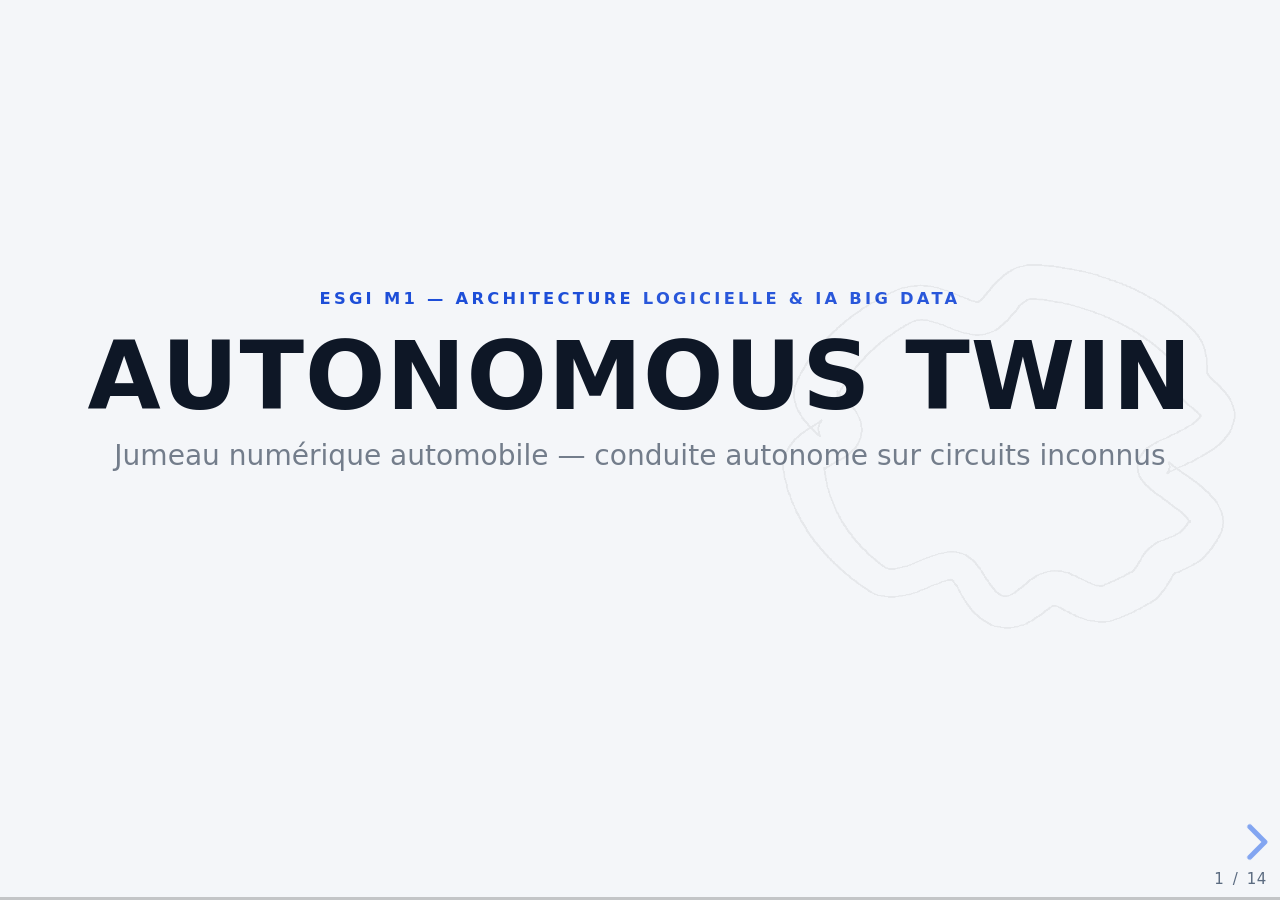
==== docs/soutenance/index.html @ c8ef02fc "docs(soutenance): GUIDE.html -- le guide de maitrise complet pour la soutenance Page HTML autonome (" ====
<!doctype html>
<html lang="fr">
<head>
  <meta charset="utf-8">
  <meta name="viewport" content="width=device-width, initial-scale=1.0">
  <title>Autonomous Twin — Soutenance M1</title>
  <link rel="icon" href="data:,">
  <link rel="stylesheet" href="vendor/reset.css">
  <link rel="stylesheet" href="vendor/reveal.css">
  <link rel="stylesheet" href="theme-twin.css">
</head>
<body>
<div class="reveal">
  <div class="slides">

    <!-- 1. Titre — page de garde typographique (filigrane du tracé gen_014,
         retirable en supprimant .filigrane) -->
    <section data-anim="intro" data-sector="01" data-phase="Ouverture">
      <img class="filigrane" src="assets/circuits/gen_014.png" alt="" aria-hidden="true">
      <p class="kicker">ESGI M1 — Architecture Logicielle &amp; IA Big Data</p>
      <h1 id="titre-principal">AUTONOMOUS&nbsp;TWIN</h1>
      <p class="soustitre">Jumeau numérique automobile — conduite autonome sur circuits inconnus</p>
      <hr class="filet-garde" aria-hidden="true">
      <p class="equipe">Charles · Nohlan · Lorenzo</p>
      <p class="date-garde">Soutenance M1 · Juillet 2026</p>
      <aside class="notes">
        Ouverture (Charles) : « Bonjour, nous allons vous présenter Autonomous Twin,
        un jumeau numérique automobile : un simulateur qui fait rouler une voiture,
        et une IA qui la conduit sans jamais voir autre chose que ses capteurs. »
        Durée cible slide : 20 s.
      </aside>
    </section>

    <!-- 2. Le concept -->
    <section data-anim="concept" data-sector="02" data-phase="Concept">
      <h2>Deux processus, deux mondes</h2>
      <div class="concept-grid">
        <div class="deux-cartes">
          <div class="carte carte-simu">
            <h3>SIMULATEUR</h3>
            <p class="sous">la vérité terrain</p>
            <ul>
              <li>Physique, circuit, chrono</li>
              <li>Panneaux, murs dynamiques</li>
              <li>Rend les capteurs au pilote</li>
            </ul>
          </div>
          <div class="carte carte-pilote">
            <h3>PILOTE&nbsp;IA</h3>
            <p class="sous">aveugle, sauf ses capteurs</p>
            <ul>
              <li>Caméra 128&nbsp;px alignée monde</li>
              <li>Lidar 5 rayons, vitesse</li>
              <li>Décide : volant, gaz, frein</li>
            </ul>
          </div>
        </div>
        <div class="concept-visuel">
          <div class="hud-screen">
            <span class="tag">Simulateur · course</span>
            <img src="assets/game/course.png" alt="La voiture rouge en course sur un circuit généré, traces de pneus visibles">
          </div>
          <p class="cap">Capture réelle · tour 2/3 · 80 km/h</p>
        </div>
        <p class="punchline">Le pilote ne triche jamais : il ne voit que ce qu'une vraie voiture verrait.</p>
      </div>
      <aside class="notes">
        Charles : insister sur la séparation stricte — le pilote n'a AUCUN accès à
        l'état interne du simulateur. C'est ce qui fait du projet un vrai jumeau
        numérique et pas un jeu scripté.
      </aside>
    </section>

    <!-- 3. Architecture -->
    <section data-anim="zmq" data-sector="03" data-phase="Architecture">
      <div class="bareme">Barème · Architecture client/serveur — 3 pts</div>
      <h2>Architecture — ZeroMQ REQ/REP</h2>
      <div class="schema-zmq">
        <div class="boite boite-simu">SIMULATEUR<br><span class="petit">serveur :5555</span></div>
        <div class="canal">
          <div class="flux flux-capteurs">
            <span class="msg m1"></span><span class="msg m2"></span><span class="msg m3"></span>
            <span class="flux-label">caméra JPEG · lidar · vitesse</span>
          </div>
          <div class="flux flux-commandes">
            <span class="msg c1"></span><span class="msg c2"></span><span class="msg c3"></span>
            <span class="flux-label">steering · throttle · brake</span>
          </div>
        </div>
        <div class="boite boite-pilote">PILOTE<br><span class="petit">client ZMQ</span></div>
      </div>
      <ul class="compact">
        <li>Deux processus indépendants — le simulateur reste jouable au clavier sans pilote</li>
        <li>Boucle à 60&nbsp;Hz, messages JSON, caméra encodée JPEG base64</li>
      </ul>
      <aside class="notes">
        Charles : REQ/REP synchrone = une requête capteurs, une réponse commandes,
        pas de dérive d'horloge entre les deux process. Mentionner que l'archi a
        permis de développer simulateur et pilote en parallèle pendant tout le
        semestre sans se bloquer.
      </aside>
    </section>

    <!-- 4. Le monde -->
    <section data-anim="monde" data-sector="04" data-phase="Simulateur">
      <div class="bareme">Barème · Simulateur — 3 pts + Esthétique — 1 pt</div>
      <h2>Un monde qui vit</h2>
      <div class="monde-grid">
        <div class="monde-visuel">
          <div class="hud-screen">
            <span class="tag tag-red">Mur · arrêt net</span>
            <img src="assets/game/mur-arret.png" alt="La voiture arrêtée net devant un mur de briques dynamique">
          </div>
          <p class="cap">Le mur apparaît devant la voiture · durée de vie 6 s</p>
        </div>
        <div class="grille-monde">
          <div class="tuile"><strong>Physique bicycle</strong><br>4 équations du sujet, plafond calibré 100&nbsp;km/h</div>
          <div class="tuile"><strong>Mur dynamique</strong><br>apparaît devant la voiture, visible du lidar et de la caméra</div>
          <div class="tuile"><strong>LapTimer</strong><br>3 tours détectés par franchissement de ligne</div>
          <div class="tuile"><strong>Panneaux</strong><br>placés par fichier sidecar, composés dans la caméra</div>
          <p class="ligne-bonus">+ sprite voiture, sons moteur, traces de pneus qui s'estompent, compteur à cadran</p>
        </div>
      </div>
      <aside class="notes">
        Charles : la démo montrera tout ça en live. Le mur a une durée de vie de
        6 secondes (WALL_LIFETIME, passé de 3 à 6 le 09/07) — détail qui compte
        pour la slide freinage d'urgence de Lorenzo.
      </aside>
    </section>

    <!-- 5. Percevoir -->
    <section data-anim="percevoir" data-sector="05" data-phase="Perception">
      <h2>Percevoir la route</h2>
      <div class="percevoir-grid">
        <div class="percevoir-scene">
          <div class="vue">
            <svg viewBox="0 0 120 120" class="svg-cam">
              <rect width="120" height="120" fill="#1a2432"/>
              <path d="M10,120 C30,60 90,80 110,10 L120,10 L120,120 Z" fill="#3d4a5c"/>
              <path d="M30,120 C45,75 85,85 100,25" stroke="#93a4b8" stroke-width="14" fill="none"/>
            </svg>
            <p>vue caméra</p>
          </div>
          <div class="fleche" aria-hidden="true">→</div>
          <div class="vue">
            <svg viewBox="0 0 120 120" class="svg-mask">
              <rect width="120" height="120" fill="#000"/>
              <path d="M30,120 C45,75 85,85 100,25" stroke="#fff" stroke-width="14" fill="none"/>
            </svg>
            <p>masque route</p>
          </div>
        </div>
        <div class="percevoir-reel">
          <div class="hud-screen">
            <span class="tag">Caméra + masque · réel</span>
            <div class="crop"><img src="assets/game/dash-panneau90.png" alt="Le couple caméra et masque route vus dans le dashboard pilote"></div>
          </div>
          <p class="cap">Le vrai couple caméra / masque du dashboard pilote</p>
        </div>
      </div>
      <p class="iou-line">U-Net entraîné from scratch — <strong>IoU 1,0000</strong> sur 5 circuits jamais vus.</p>
      <p class="honnete">Verdict : il avait appris… un seuillage de luminance. On l'a donc remplacé
      par le seuillage — équivalent strict, zéro coût. Le modèle reste prêt si le visuel se complexifie.</p>
      <aside class="notes">
        Nohlan : assumer pleinement — c'est un point de maturité, pas un aveu de
        faiblesse. Le domaine (piste blanche sur fond sombre) est objectivement
        soluble par seuillage ; l'important est de l'avoir PROUVÉ par la métrique
        avant de simplifier.
      </aside>
    </section>

    <!-- 6. Conduire -->
    <section data-anim="conduire" data-sector="06" data-phase="Conduite">
      <div class="bareme">Barème · Conduite autonome — 3 pts + IA avancée — 2 pts</div>
      <h2>Conduire par imitation</h2>
      <div class="conduire-layout">
        <div class="jauge">
          <div class="grand-chiffre"><span id="compteur-circuits">0</span><span class="sur">/30</span></div>
          <p class="legende-chiffre">circuits validés, 0&nbsp;% hors-piste</p>
        </div>
        <ul>
          <li>Behavioral cloning d'un PID qui fait des tours propres</li>
          <li>Entrée : masque 64×64 + lidar — <strong>jamais l'image brute</strong> → le CNN ne voit que la forme de la route</li>
          <li>Sortie : volant (MAE 1,80°) et gaz — régression</li>
          <li>Filet de sécurité : retour PID à tout moment</li>
        </ul>
      </div>
      <aside class="notes">
        Nohlan : le choix « masque en entrée, pas l'image » est LE choix qui paie la
        généralisation : changez le style visuel du circuit, le CNN s'en moque.
        Alternative écartée : RL end-to-end — trop long à entraîner, surapprend le
        circuit d'entraînement, boîte noire en soutenance (détail en annexe si question).
      </aside>
    </section>

    <!-- 7. Généraliser -->
    <section data-anim="circuits" data-sector="07" data-phase="Généralisation">
      <div class="bareme">Barème · Multi-circuits — 1,5 pt</div>
      <h2>Généraliser — la consigne n°1</h2>
      <blockquote>« Souvent la solution ne généralise pas et ne permet pas d'exécuter
      la conduite sur différents circuits. » — l'avertissement du sujet</blockquote>
      <div class="galerie-circuits">
        <img src="assets/circuits/gen_000.png" alt="circuit gen_000">
        <img src="assets/circuits/gen_003.png" alt="circuit gen_003">
        <img src="assets/circuits/gen_007.png" alt="circuit gen_007">
        <img src="assets/circuits/gen_014.png" alt="circuit gen_014">
        <img src="assets/circuits/gen_021.png" alt="circuit gen_021">
        <img src="assets/circuits/gen_026.png" alt="circuit gen_026">
      </div>
      <div class="circuits-stats" aria-hidden="true">
        <span class="stat-pin"><b>30</b> générés</span>
        <span class="stat-pin"><b>5</b> jamais-vus en éval</span>
      </div>
      <ul class="compact">
        <li><strong>30 circuits générés</strong> procéduralement — épingles, chicanes, lignes droites, seed reproductible</li>
        <li>Split train/validation <strong>par circuit</strong> : aucune évaluation sur du déjà-vu</li>
      </ul>
      <aside class="notes">
        Nohlan : le générateur v2 produit des vraies features de circuit (pas des
        patates rondes). Les 5 circuits de validation ne sont JAMAIS vus à
        l'entraînement — tous les chiffres de la présentation sont mesurés dessus.
      </aside>
    </section>

    <!-- 8. Panneaux -->
    <section data-anim="panneaux" data-sector="08" data-phase="Panneaux">
      <div class="bareme">Barème · Lecture de panneaux — 3 pts</div>
      <h2>Lire les panneaux — et obéir</h2>
      <div class="pipeline">
        <div class="etape">Détection<br><span class="petit">pixels rouges + filtre de blob</span></div>
        <div class="pipe-fleche" aria-hidden="true">→</div>
        <div class="etape">Classification<br><span class="petit">MobileNetV2 gelé + tête MLP</span></div>
        <div class="pipe-fleche" aria-hidden="true">→</div>
        <div class="etape">Hystérésis<br><span class="petit">3 frames confirmées</span></div>
        <div class="pipe-fleche" aria-hidden="true">→</div>
        <div class="etape">Governor<br><span class="petit">30 · 50 · 90 · STOP 0,8&nbsp;s</span></div>
      </div>
      <div class="panneaux-grid">
        <div class="panneaux-dash">
          <div class="instrument">
            <img src="assets/game/dash-panneau90.png" alt="Le dashboard pilote détecte et lit un panneau limite 90">
          </div>
        </div>
        <div class="panneaux-graph">
          <div class="hud-screen">
            <span class="tag tag-amber">Accuracy · 100 époques</span>
            <img src="assets/graphs/accuracy-panneaux.png" alt="Courbe d'accuracy train et validation sur circuits jamais vus, best 0,9513">
          </div>
          <div class="accuracy-ligne">
            <span class="acc-etape">96&nbsp;px linéaire : 0,83</span>
            <span class="acc-sep" aria-hidden="true">→</span>
            <span class="acc-etape">224&nbsp;px : 0,90</span>
            <span class="acc-sep" aria-hidden="true">→</span>
            <span class="acc-final"><span id="compteur-acc">0,00</span> en validation</span>
          </div>
        </div>
      </div>
      <aside class="notes">
        Lorenzo : transfer learning assumé — backbone ImageNet gelé, seule la tête
        est entraînée (~4 min CPU). La progression 0,83 → 0,95 vient de deux
        décisions mesurées : résolution 224 px, puis tête MLP au lieu de linéaire.
        Dataset 9k images synthétiques, fonds caméra réels.
      </aside>
    </section>

    <!-- 9. Le bug -->
    <section data-anim="occlusion" data-sector="09" data-phase="Diagnostic ML">
      <h2>« Le bug ML n'était pas dans le ML »</h2>
      <p class="symptome">Symptôme en démo : un panneau <strong>30</strong> lu <strong>90</strong>, confiance 1.00</p>
      <div class="scene-occlusion">
        <div class="cam-frame">
          <span class="cam-label">champ caméra 128&nbsp;px</span>
          <div class="sign-panneau" id="sign-occlusion"><span>3</span><span>0</span></div>
        </div>
        <div class="pred" id="pred-occlusion">panneau lu : <strong>—</strong></div>
      </div>
      <p class="lecon">La caméra est un crop aligné monde : à 55&nbsp;px d'offset, le « 3 » sortait
      du champ. Un «&nbsp;<s>3</s>0&nbsp;» est réellement ambigu — le modèle répondait juste.</p>
      <p class="fix">Fix mesuré : placement 46&nbsp;px max + filtre de troncature + padding symétrique
      → confiance 0,94+. <em>Leçon : instrumenter avant d'accuser le modèle.</em></p>
      <aside class="notes">
        Lorenzo : LA slide signature. Raconter la chronologie : on a d'abord soupçonné
        le classifieur, on a instrumenté frame par frame, et la sonde a montré que le
        crop caméra rognait le premier chiffre. Le « bug ML » était une occlusion
        géométrique. Pause après « le modèle répondait juste ».
      </aside>
    </section>

    <!-- 10. Mesurer -->
    <section data-anim="mesurer" data-sector="10" data-phase="Mesure &amp; oracle">
      <h2>On ne règle pas ce qu'on ne mesure pas</h2>
      <ul class="compact">
        <li><strong>Banc de mesure</strong> : vrais tours (franchissement de ligne), headless,
          dt fixe → déterministe, résultats JSON committés</li>
        <li><strong>Oracle</strong> : temps du tour parfait théorique calculé par circuit —
          la borne de ce qui est physiquement possible</li>
      </ul>
      <div class="mesurer-grid">
        <div class="mesurer-graph">
          <div class="hud-screen">
            <span class="tag tag-amber">Oracle · tour parfait</span>
            <img src="assets/graphs/oracle.png" alt="Comparaison oracle, PID libre et PID règles : le PID libre à 1-4 % de l'oracle">
          </div>
          <p class="cap">PID libre à 1-4 % du tour parfait théorique</p>
        </div>
      </div>
      <p class="diag-titre">Diagnostic : le freinage d'urgence se déclenchait <strong>sans mur</strong>, dans les virages serrés</p>
      <div class="barres-urgence">
        <div class="groupe-barre"><div class="barre b-urg" data-h="41"></div><span class="val">6,1&nbsp;%</span><span class="nom">gen_000</span></div>
        <div class="groupe-barre"><div class="barre b-urg" data-h="55"></div><span class="val">8,2&nbsp;%</span><span class="nom">gen_003</span></div>
        <div class="groupe-barre"><div class="barre b-urg" data-h="100"></div><span class="val">15,0&nbsp;%</span><span class="nom">gen_014</span></div>
      </div>
      <p class="legende-barres">% du temps passé en freinage d'urgence parasite — gen_014 n'arrivait même pas à finir 3 tours</p>
      <aside class="notes">
        Lorenzo : le banc a été LA condition de la phase d'optimisation — chaque
        modification a son avant/après committé. Le correctif urgence : seuil
        dynamique en v²/2B + filtre de planéité (un mur est plat, une bordure de
        virage est asymétrique) → zéro faux positif sur 40 000 frames, et l'arrêt
        au mur reste garanti sur toute la plage de vitesse.
      </aside>
    </section>

    <!-- 11. Résultats -->
    <section data-anim="resultats" data-sector="11" data-phase="Résultats">
      <div class="bareme">Barème · Freinage d'urgence — 2 pts + Dashboard — 1,5 pt</div>
      <h2>Avant / après — mêmes règles, mêmes circuits</h2>
      <div class="resultats-grid">
        <div class="result-graph">
          <p class="cap">Temps 3 tours · gain <b>-54 à -60 %</b> · gen_014 <b>DNF → 3/3</b></p>
          <img src="assets/graphs/temps-avant-apres.png" alt="Temps sur 3 tours avant et après optimisation : -60 %, -54 %, et gen_014 DNF vers 3/3">
        </div>
        <div class="result-graph">
          <p class="cap">Urgence parasite · <b>15 % → 0,8 %</b></p>
          <img src="assets/graphs/urgence-avant-apres.png" alt="Pourcentage de frames en freinage d'urgence parasite, avant vers après : 15 % à 0,8 %">
        </div>
      </div>
      <p class="legende-barres">Temps 3 tours en conditions réglementaires · urgence parasite 15&nbsp;% → 0,8&nbsp;% ·
      en configuration libre, le PID roule à 1-4&nbsp;% de l'oracle</p>
      <aside class="notes">
        Lorenzo : 4 optimisations mesurées (urgence, 2 paramètres PID, perception,
        règles STOP/zone de limite) — aucune ne désactive une règle, tout est
        revalidé par les tests panneaux et la non-régression conduite. Le dashboard
        temps réel (caméra, masque, lidar, courbe de vitesse) sera visible en démo.
      </aside>
    </section>

    <!-- 12. Démo (sur le simulateur — le module live-drive.js reste dans le
         repo, débranché du deck sur décision du 22/07) -->
    <section data-sector="12" data-phase="Démo">
      <h2>Démonstration en direct</h2>
      <ol class="checklist-demo">
        <li>Un tour réglementaire — <strong>50,0&nbsp;km/h</strong> pile sous la limite 50</li>
        <li>Arrêt STOP exécuté depuis ~95&nbsp;km/h</li>
        <li>Mur surgi à vitesse de croisière → arrêt net, zéro contact</li>
        <li>Épingle à 70&nbsp;km/h, braquage complet, sans freinage d'urgence</li>
        <li>Dashboard pilote en temps réel</li>
      </ol>
      <p class="cap">Circuit gen_014 — celui qui ne finissait pas ses trois tours avant l'optimisation</p>
      <aside class="notes">
        Bascule sur le simulateur (lancé AVANT la soutenance, en pause).
        Charles au clavier pour le mur (Espace), Lorenzo commente le dashboard,
        Nohlan annonce les étapes et tient le chrono — script détaillé dans
        TRAME.md (S12). Si plantage : relance ~10 s, Nohlan meuble avec
        l'histoire de gen_014. Budget 2 min 30 max.
      </aside>
    </section>

    <!-- 13. Conclusion -->
    <section data-anim="conclusion" data-sector="13" data-phase="Conclusion">
      <h2 class="phrase-finale">«&nbsp;Nous savons pourquoi nous ne pouvons pas aller plus vite.&nbsp;»</h2>
      <div class="conclusion-grid">
        <div class="conclusion-txt">
          <div class="vitesse-finale">
            <span id="compteur-vitesse">70,6</span><span class="unite">km/h</span>
          </div>
          <p>Le plafond était <strong>physique</strong>, pas logiciel — démontré par l'oracle,
          puis déplacé sciemment de 70,6 à 100&nbsp;km/h. Quand le mur gênait le produit,
          c'est le mur qu'on a déplacé.</p>
          <p class="ouverture">Et après ? Trajectoire de corde (6-9&nbsp;% identifiés), physique
          indépendante du framerate, ré-entraînement du CNN sur le PID optimisé — le
          chantier M2 est déjà chiffré.</p>
        </div>
        <div class="conclusion-visuel">
          <div class="hud-screen">
            <span class="tag tag-amber">Plafond · 70,6 → 100 km/h</span>
            <img src="assets/graphs/physique-100.png" alt="Best lap libre selon le plafond physique : 70,6 km/h d'origine contre 100 km/h après déplacement du mur">
          </div>
          <p class="cap">Best lap libre · mur déplacé, plafond porté à 100&nbsp;km/h</p>
        </div>
      </div>
      <p class="merci">Merci — place aux questions.</p>
      <aside class="notes">
        Lorenzo : conclusion en 45 s. L'écart restant en conditions réglementaires
        est le coût LÉGITIME des règles — s'arrêter à un STOP coûte de l'énergie
        cinétique. Chaque pourcent résiduel est identifié et chiffré. Enchaîner
        sur les questions — les annexes sont prêtes (flèche bas).
      </aside>
    </section>

    <!-- Annexes (stack vertical) -->
    <section>
      <section>
        <h2>Annexes</h2>
        <p>Matériel pour les questions — flèche ↓</p>
        <ul class="compact sommaire-annexes">
          <li>A1 · Pourquoi pas du RL end-to-end</li>
          <li>A2 · La classe « aucun » et les murs</li>
          <li>A3 · Variance d'entraînement &amp; reproductibilité</li>
          <li>A4 · Barème ↔ preuves</li>
          <li>A5 · Protocole de mesure détaillé</li>
          <li>A6 · Méthode : décisions tracées</li>
        </ul>
      </section>
      <section>
        <h3>A1 · Pourquoi pas du RL end-to-end ?</h3>
        <ul>
          <li>Temps d'entraînement long, surapprend le circuit d'entraînement — or le critère est la généralisation</li>
          <li>Pipeline perception → contrôle : chaque étage se valide indépendamment (masque, commandes)</li>
          <li>Lisible en soutenance — un RL est une boîte noire</li>
          <li>Décision D1, actée en février et jamais regrettée</li>
        </ul>
      </section>
      <section>
        <h3>A2 · La classe « aucun » et les murs</h3>
        <ul>
          <li>Le dataset « aucun » contient des crops de mur brique <em>texturés</em>, la caméra pilote voit un aplat</li>
          <li>Sans conséquence mesurée : le rouge brique (~150-180) reste sous le seuil du détecteur (190) — le classifieur n'est jamais sollicité</li>
          <li>Vérifié en boucle fermée : zéro déclenchement sur mur pendant tous les scénarios</li>
        </ul>
      </section>
      <section>
        <h3>A3 · Variance &amp; reproductibilité</h3>
        <div class="annexe-grid">
          <ul>
            <li>Val accuracy du classifieur : 0,90-0,95 selon la seed (0,9513 committé) — seuil d'échec dur à 0,90 (bascule GTSRB, jamais déclenchée)</li>
            <li>Tout est régénérable : circuits (seed 1000), sidecars panneaux (seed par nom), dataset, entraînement ~4 min CPU</li>
            <li>Modèles .pth versionnés — clone et ça tourne</li>
          </ul>
          <div class="annexe-graph">
            <div class="hud-screen">
              <span class="tag">Matrice de confusion · 5×5</span>
              <img src="assets/graphs/confusion-panneaux.png" alt="Matrice de confusion 5x5 : 30, 50, 90, aucun, stop ; classes aucun et stop parfaites à 300/300">
            </div>
            <p class="cap">Classes aucun et stop parfaites (300/300)</p>
          </div>
        </div>
      </section>
      <section>
        <h3>A4 · Barème ↔ preuves</h3>
        <table class="tableau-bareme">
          <thead><tr><th>Critère</th><th>Pts</th><th>Preuve</th></tr></thead>
          <tbody>
          <tr><td>Architecture client/serveur</td><td>3</td><td>2 process ZMQ, démo</td></tr>
          <tr><td>Simulateur</td><td>3</td><td>Démo live</td></tr>
          <tr><td>Conduite 1 tour</td><td>3</td><td>Démo + 30/30 en éval</td></tr>
          <tr><td>Freinage d'urgence</td><td>2</td><td>Démo mur + 0 faux positif/40k frames</td></tr>
          <tr><td>Lecture panneaux</td><td>+3</td><td>Démo + 95,13&nbsp;% val</td></tr>
          <tr><td>IA avancée</td><td>+2</td><td>U-Net + CNN vs PID baseline</td></tr>
          <tr><td>Multi-circuits</td><td>+1,5</td><td>30 générés, éval sur jamais-vus</td></tr>
          <tr><td>Dashboard</td><td>+1,5</td><td>Démo --dashboard</td></tr>
          <tr><td>Esthétique / fun</td><td>+1</td><td>Sprites, sons, traces</td></tr>
          </tbody>
        </table>
      </section>
      <section>
        <h3>A5 · Protocole de mesure</h3>
        <div class="a5-grid">
          <ul>
            <li>Headless, dt fixe 1/60 — temps simulés déterministes, indépendants du CPU</li>
            <li>Par run : temps/tour, best lap, % arrêt, % urgence, % hors-piste, arrêts STOP</li>
            <li>Configs : règles (CDC) / libre (potentiel châssis) / CNN</li>
            <li>JSON datés committés dans <code>bench/</code> — chaque optimisation a son avant/après traçable</li>
          </ul>
          <div class="a5-visuel">
            <div class="instrument">
              <img src="assets/game/dash-urgence.png" alt="Le dashboard pilote en freinage d'urgence, courbe de vitesse qui plonge, brk 1.00">
            </div>
            <p class="cap">Freinage d'urgence vu du dashboard · brk 1.00</p>
          </div>
        </div>
      </section>
      <section>
        <h3>A6 · Méthode : décisions tracées</h3>
        <ul>
          <li>12 décisions structurantes loggées : date, justification, <strong>alternatives écartées</strong>, risques</li>
          <li>Audits par revue systématique avant chaque reprise (5 angles : physique, contrôle, urgence, règles, perception)</li>
          <li>Le diagnostic « urgence parasite » et l'oracle sortent de ces audits</li>
        </ul>
      </section>
    </section>

  </div>
</div>

<script src="vendor/reveal.js"></script>
<script src="vendor/notes.js"></script>
<script src="vendor/anime.umd.min.js"></script>
<script src="animations.js"></script>
</body>
</html>
---- docs/soutenance/vendor/reveal.css ----
/**
 * reveal.js 5.2.0
 * https://revealjs.com
 * MIT licensed
 *
 * Copyright (C) 2011-2024 Hakim El Hattab, https://hakim.se
 */

.reveal .r-stretch,.reveal .stretch{max-width:none;max-height:none}.reveal pre.r-stretch code,.reveal pre.stretch code{height:100%;max-height:100%;box-sizing:border-box}.reveal .r-fit-text{display:inline-block;white-space:nowrap}.reveal .r-stack{display:grid;grid-template-rows:100%}.reveal .r-stack>*{grid-area:1/1;margin:auto}.reveal .r-hstack,.reveal .r-vstack{display:flex}.reveal .r-hstack img,.reveal .r-hstack video,.reveal .r-vstack img,.reveal .r-vstack video{min-width:0;min-height:0;object-fit:contain}.reveal .r-vstack{flex-direction:column;align-items:center;justify-content:center}.reveal .r-hstack{flex-direction:row;align-items:center;justify-content:center}.reveal .items-stretch{align-items:stretch}.reveal .items-start{align-items:flex-start}.reveal .items-center{align-items:center}.reveal .items-end{align-items:flex-end}.reveal .justify-between{justify-content:space-between}.reveal .justify-around{justify-content:space-around}.reveal .justify-start{justify-content:flex-start}.reveal .justify-center{justify-content:center}.reveal .justify-end{justify-content:flex-end}html.reveal-full-page{width:100%;height:100%;height:100vh;height:calc(var(--vh,1vh) * 100);height:100dvh;overflow:hidden}.reveal-viewport{height:100%;overflow:hidden;position:relative;line-height:1;margin:0;background-color:#fff;color:#000;--r-controls-spacing:12px;--r-overlay-header-height:40px;--r-overlay-margin:0px;--r-overlay-padding:6px;--r-overlay-gap:5px}@media screen and (max-width:1024px),(max-height:768px){.reveal-viewport{--r-overlay-header-height:26px}}.reveal-viewport:fullscreen{top:0!important;left:0!important;width:100%!important;height:100%!important;transform:none!important}.reveal .fragment{transition:all .2s ease}.reveal .fragment:not(.custom){opacity:0;visibility:hidden;will-change:opacity}.reveal .fragment.visible{opacity:1;visibility:inherit}.reveal .fragment.disabled{transition:none}.reveal .fragment.grow{opacity:1;visibility:inherit}.reveal .fragment.grow.visible{transform:scale(1.3)}.reveal .fragment.shrink{opacity:1;visibility:inherit}.reveal .fragment.shrink.visible{transform:scale(.7)}.reveal .fragment.zoom-in{transform:scale(.1)}.reveal .fragment.zoom-in.visible{transform:none}.reveal .fragment.fade-out{opacity:1;visibility:inherit}.reveal .fragment.fade-out.visible{opacity:0;visibility:hidden}.reveal .fragment.semi-fade-out{opacity:1;visibility:inherit}.reveal .fragment.semi-fade-out.visible{opacity:.5;visibility:inherit}.reveal .fragment.strike{opacity:1;visibility:inherit}.reveal .fragment.strike.visible{text-decoration:line-through}.reveal .fragment.fade-up{transform:translate(0,40px)}.reveal .fragment.fade-up.visible{transform:translate(0,0)}.reveal .fragment.fade-down{transform:translate(0,-40px)}.reveal .fragment.fade-down.visible{transform:translate(0,0)}.reveal .fragment.fade-right{transform:translate(-40px,0)}.reveal .fragment.fade-right.visible{transform:translate(0,0)}.reveal .fragment.fade-left{transform:translate(40px,0)}.reveal .fragment.fade-left.visible{transform:translate(0,0)}.reveal .fragment.current-visible,.reveal .fragment.fade-in-then-out{opacity:0;visibility:hidden}.reveal .fragment.current-visible.current-fragment,.reveal .fragment.fade-in-then-out.current-fragment{opacity:1;visibility:inherit}.reveal .fragment.fade-in-then-semi-out{opacity:0;visibility:hidden}.reveal .fragment.fade-in-then-semi-out.visible{opacity:.5;visibility:inherit}.reveal .fragment.fade-in-then-semi-out.current-fragment{opacity:1;visibility:inherit}.reveal .fragment.highlight-blue,.reveal .fragment.highlight-current-blue,.reveal .fragment.highlight-current-green,.reveal .fragment.highlight-current-red,.reveal .fragment.highlight-green,.reveal .fragment.highlight-red{opacity:1;visibility:inherit}.reveal .fragment.highlight-red.visible{color:#ff2c2d}.reveal .fragment.highlight-green.visible{color:#17ff2e}.reveal .fragment.highlight-blue.visible{color:#1b91ff}.reveal .fragment.highlight-current-red.current-fragment{color:#ff2c2d}.reveal .fragment.highlight-current-green.current-fragment{color:#17ff2e}.reveal .fragment.highlight-current-blue.current-fragment{color:#1b91ff}.reveal:after{content:"";font-style:italic}.reveal iframe{z-index:1}.reveal a{position:relative}@keyframes bounce-right{0%,10%,25%,40%,50%{transform:translateX(0)}20%{transform:translateX(10px)}30%{transform:translateX(-5px)}}@keyframes bounce-left{0%,10%,25%,40%,50%{transform:translateX(0)}20%{transform:translateX(-10px)}30%{transform:translateX(5px)}}@keyframes bounce-down{0%,10%,25%,40%,50%{transform:translateY(0)}20%{transform:translateY(10px)}30%{transform:translateY(-5px)}}.reveal .controls{display:none;position:absolute;top:auto;bottom:var(--r-controls-spacing);right:var(--r-controls-spacing);left:auto;z-index:11;color:#000;pointer-events:none;font-size:10px}.reveal .controls button{position:absolute;padding:0;background-color:transparent;border:0;outline:0;cursor:pointer;color:currentColor;transform:scale(.9999);transition:color .2s ease,opacity .2s ease,transform .2s ease;z-index:2;pointer-events:auto;font-size:inherit;visibility:hidden;opacity:0;-webkit-appearance:none;-webkit-tap-highlight-color:transparent}.reveal .controls .controls-arrow:after,.reveal .controls .controls-arrow:before{content:"";position:absolute;top:0;left:0;width:2.6em;height:.5em;border-radius:.25em;background-color:currentColor;transition:all .15s ease,background-color .8s ease;transform-origin:.2em 50%;will-change:transform}.reveal .controls .controls-arrow{position:relative;width:3.6em;height:3.6em}.reveal .controls .controls-arrow:before{transform:translateX(.5em) translateY(1.55em) rotate(45deg)}.reveal .controls .controls-arrow:after{transform:translateX(.5em) translateY(1.55em) rotate(-45deg)}.reveal .controls .controls-arrow:hover:before{transform:translateX(.5em) translateY(1.55em) rotate(40deg)}.reveal .controls .controls-arrow:hover:after{transform:translateX(.5em) translateY(1.55em) rotate(-40deg)}.reveal .controls .controls-arrow:active:before{transform:translateX(.5em) translateY(1.55em) rotate(36deg)}.reveal .controls .controls-arrow:active:after{transform:translateX(.5em) translateY(1.55em) rotate(-36deg)}.reveal .controls .navigate-left{right:6.4em;bottom:3.2em;transform:translateX(-10px)}.reveal .controls .navigate-left.highlight{animation:bounce-left 2s 50 both ease-out}.reveal .controls .navigate-right{right:0;bottom:3.2em;transform:translateX(10px)}.reveal .controls .navigate-right .controls-arrow{transform:rotate(180deg)}.reveal .controls .navigate-right.highlight{animation:bounce-right 2s 50 both ease-out}.reveal .controls .navigate-up{right:3.2em;bottom:6.4em;transform:translateY(-10px)}.reveal .controls .navigate-up .controls-arrow{transform:rotate(90deg)}.reveal .controls .navigate-down{right:3.2em;bottom:-1.4em;padding-bottom:1.4em;transform:translateY(10px)}.reveal .controls .navigate-down .controls-arrow{transform:rotate(-90deg)}.reveal .controls .navigate-down.highlight{animation:bounce-down 2s 50 both ease-out}.reveal .controls[data-controls-back-arrows=faded] .navigate-up.enabled{opacity:.3}.reveal .controls[data-controls-back-arrows=faded] .navigate-up.enabled:hover{opacity:1}.reveal .controls[data-controls-back-arrows=hidden] .navigate-up.enabled{opacity:0;visibility:hidden}.reveal .controls .enabled{visibility:visible;opacity:.9;cursor:pointer;transform:none}.reveal .controls .enabled.fragmented{opacity:.5}.reveal .controls .enabled.fragmented:hover,.reveal .controls .enabled:hover{opacity:1}.reveal:not(.rtl) .controls[data-controls-back-arrows=faded] .navigate-left.enabled{opacity:.3}.reveal:not(.rtl) .controls[data-controls-back-arrows=faded] .navigate-left.enabled:hover{opacity:1}.reveal:not(.rtl) .controls[data-controls-back-arrows=hidden] .navigate-left.enabled{opacity:0;visibility:hidden}.reveal.rtl .controls[data-controls-back-arrows=faded] .navigate-right.enabled{opacity:.3}.reveal.rtl .controls[data-controls-back-arrows=faded] .navigate-right.enabled:hover{opacity:1}.reveal.rtl .controls[data-controls-back-arrows=hidden] .navigate-right.enabled{opacity:0;visibility:hidden}.reveal[data-navigation-mode=linear].has-horizontal-slides .navigate-down,.reveal[data-navigation-mode=linear].has-horizontal-slides .navigate-up{display:none}.reveal:not(.has-vertical-slides) .controls .navigate-left,.reveal[data-navigation-mode=linear].has-horizontal-slides .navigate-left{bottom:1.4em;right:5.5em}.reveal:not(.has-vertical-slides) .controls .navigate-right,.reveal[data-navigation-mode=linear].has-horizontal-slides .navigate-right{bottom:1.4em;right:.5em}.reveal:not(.has-horizontal-slides) .controls .navigate-up{right:1.4em;bottom:5em}.reveal:not(.has-horizontal-slides) .controls .navigate-down{right:1.4em;bottom:.5em}.reveal.has-dark-background .controls{color:#fff}.reveal.has-light-background .controls{color:#000}.reveal.no-hover .controls .controls-arrow:active:before,.reveal.no-hover .controls .controls-arrow:hover:before{transform:translateX(.5em) translateY(1.55em) rotate(45deg)}.reveal.no-hover .controls .controls-arrow:active:after,.reveal.no-hover .controls .controls-arrow:hover:after{transform:translateX(.5em) translateY(1.55em) rotate(-45deg)}@media screen and (min-width:500px){.reveal-viewport{--r-controls-spacing:0.8em}.reveal .controls[data-controls-layout=edges]{top:0;right:0;bottom:0;left:0}.reveal .controls[data-controls-layout=edges] .navigate-down,.reveal .controls[data-controls-layout=edges] .navigate-left,.reveal .controls[data-controls-layout=edges] .navigate-right,.reveal .controls[data-controls-layout=edges] .navigate-up{bottom:auto;right:auto}.reveal .controls[data-controls-layout=edges] .navigate-left{top:50%;left:var(--r-controls-spacing);margin-top:-1.8em}.reveal .controls[data-controls-layout=edges] .navigate-right{top:50%;right:var(--r-controls-spacing);margin-top:-1.8em}.reveal .controls[data-controls-layout=edges] .navigate-up{top:var(--r-controls-spacing);left:50%;margin-left:-1.8em}.reveal .controls[data-controls-layout=edges] .navigate-down{bottom:calc(var(--r-controls-spacing) - 1.4em + .3em);left:50%;margin-left:-1.8em}}.reveal .progress{position:absolute;display:none;height:3px;width:100%;bottom:0;left:0;z-index:10;background-color:rgba(0,0,0,.2);color:#fff}.reveal .progress:after{content:"";display:block;position:absolute;height:10px;width:100%;top:-10px}.reveal .progress span{display:block;height:100%;width:100%;background-color:currentColor;transition:transform .8s cubic-bezier(.26,.86,.44,.985);transform-origin:0 0;transform:scaleX(0)}.reveal .slide-number{position:absolute;display:block;right:8px;bottom:8px;z-index:31;font-family:Helvetica,sans-serif;font-size:12px;line-height:1;color:#fff;background-color:rgba(0,0,0,.4);padding:5px}.reveal .slide-number a{color:currentColor}.reveal .slide-number-delimiter{margin:0 3px}.reveal{position:relative;width:100%;height:100%;overflow:hidden;touch-action:pinch-zoom}.reveal.embedded{touch-action:pan-y}.reveal.embedded.is-vertical-slide{touch-action:none}.reveal .slides{position:absolute;width:100%;height:100%;top:0;right:0;bottom:0;left:0;margin:auto;pointer-events:none;overflow:visible;z-index:1;text-align:center;perspective:600px;perspective-origin:50% 40%}.reveal .slides>section{perspective:600px}.reveal .slides>section,.reveal .slides>section>section{display:none;position:absolute;width:100%;pointer-events:auto;z-index:10;transform-style:flat;transition:transform-origin .8s cubic-bezier(.26,.86,.44,.985),transform .8s cubic-bezier(.26,.86,.44,.985),visibility .8s cubic-bezier(.26,.86,.44,.985),opacity .8s cubic-bezier(.26,.86,.44,.985)}.reveal[data-transition-speed=fast] .slides section{transition-duration:.4s}.reveal[data-transition-speed=slow] .slides section{transition-duration:1.2s}.reveal .slides section[data-transition-speed=fast]{transition-duration:.4s}.reveal .slides section[data-transition-speed=slow]{transition-duration:1.2s}.reveal .slides>section.stack{padding-top:0;padding-bottom:0;pointer-events:none;height:100%}.reveal .slides>section.present,.reveal .slides>section>section.present{display:block;z-index:11;opacity:1}.reveal .slides>section:empty,.reveal .slides>section>section:empty,.reveal .slides>section>section[data-background-interactive],.reveal .slides>section[data-background-interactive]{pointer-events:none}.reveal.center,.reveal.center .slides,.reveal.center .slides section{min-height:0!important}.reveal .slides>section:not(.present),.reveal .slides>section>section:not(.present){pointer-events:none}.reveal.overview .slides>section,.reveal.overview .slides>section>section{pointer-events:auto}.reveal .slides>section.future,.reveal .slides>section.future>section,.reveal .slides>section.past,.reveal .slides>section.past>section,.reveal .slides>section>section.future,.reveal .slides>section>section.past{opacity:0}.reveal .slides>section[data-transition=slide].past,.reveal .slides>section[data-transition~=slide-out].past,.reveal.slide .slides>section:not([data-transition]).past{transform:translate(-150%,0)}.reveal .slides>section[data-transition=slide].future,.reveal .slides>section[data-transition~=slide-in].future,.reveal.slide .slides>section:not([data-transition]).future{transform:translate(150%,0)}.reveal .slides>section>section[data-transition=slide].past,.reveal .slides>section>section[data-transition~=slide-out].past,.reveal.slide .slides>section>section:not([data-transition]).past{transform:translate(0,-150%)}.reveal .slides>section>section[data-transition=slide].future,.reveal .slides>section>section[data-transition~=slide-in].future,.reveal.slide .slides>section>section:not([data-transition]).future{transform:translate(0,150%)}.reveal .slides>section[data-transition=linear].past,.reveal .slides>section[data-transition~=linear-out].past,.reveal.linear .slides>section:not([data-transition]).past{transform:translate(-150%,0)}.reveal .slides>section[data-transition=linear].future,.reveal .slides>section[data-transition~=linear-in].future,.reveal.linear .slides>section:not([data-transition]).future{transform:translate(150%,0)}.reveal .slides>section>section[data-transition=linear].past,.reveal .slides>section>section[data-transition~=linear-out].past,.reveal.linear .slides>section>section:not([data-transition]).past{transform:translate(0,-150%)}.reveal .slides>section>section[data-transition=linear].future,.reveal .slides>section>section[data-transition~=linear-in].future,.reveal.linear .slides>section>section:not([data-transition]).future{transform:translate(0,150%)}.reveal .slides section[data-transition=default].stack,.reveal.default .slides section.stack{transform-style:preserve-3d}.reveal .slides>section[data-transition=default].past,.reveal .slides>section[data-transition~=default-out].past,.reveal.default .slides>section:not([data-transition]).past{transform:translate3d(-100%,0,0) rotateY(-90deg) translate3d(-100%,0,0)}.reveal .slides>section[data-transition=default].future,.reveal .slides>section[data-transition~=default-in].future,.reveal.default .slides>section:not([data-transition]).future{transform:translate3d(100%,0,0) rotateY(90deg) translate3d(100%,0,0)}.reveal .slides>section>section[data-transition=default].past,.reveal .slides>section>section[data-transition~=default-out].past,.reveal.default .slides>section>section:not([data-transition]).past{transform:translate3d(0,-300px,0) rotateX(70deg) translate3d(0,-300px,0)}.reveal .slides>section>section[data-transition=default].future,.reveal .slides>section>section[data-transition~=default-in].future,.reveal.default .slides>section>section:not([data-transition]).future{transform:translate3d(0,300px,0) rotateX(-70deg) translate3d(0,300px,0)}.reveal .slides section[data-transition=convex].stack,.reveal.convex .slides section.stack{transform-style:preserve-3d}.reveal .slides>section[data-transition=convex].past,.reveal .slides>section[data-transition~=convex-out].past,.reveal.convex .slides>section:not([data-transition]).past{transform:translate3d(-100%,0,0) rotateY(-90deg) translate3d(-100%,0,0)}.reveal .slides>section[data-transition=convex].future,.reveal .slides>section[data-transition~=convex-in].future,.reveal.convex .slides>section:not([data-transition]).future{transform:translate3d(100%,0,0) rotateY(90deg) translate3d(100%,0,0)}.reveal .slides>section>section[data-transition=convex].past,.reveal .slides>section>section[data-transition~=convex-out].past,.reveal.convex .slides>section>section:not([data-transition]).past{transform:translate3d(0,-300px,0) rotateX(70deg) translate3d(0,-300px,0)}.reveal .slides>section>section[data-transition=convex].future,.reveal .slides>section>section[data-transition~=convex-in].future,.reveal.convex .slides>section>section:not([data-transition]).future{transform:translate3d(0,300px,0) rotateX(-70deg) translate3d(0,300px,0)}.reveal .slides section[data-transition=concave].stack,.reveal.concave .slides section.stack{transform-style:preserve-3d}.reveal .slides>section[data-transition=concave].past,.reveal .slides>section[data-transition~=concave-out].past,.reveal.concave .slides>section:not([data-transition]).past{transform:translate3d(-100%,0,0) rotateY(90deg) translate3d(-100%,0,0)}.reveal .slides>section[data-transition=concave].future,.reveal .slides>section[data-transition~=concave-in].future,.reveal.concave .slides>section:not([data-transition]).future{transform:translate3d(100%,0,0) rotateY(-90deg) translate3d(100%,0,0)}.reveal .slides>section>section[data-transition=concave].past,.reveal .slides>section>section[data-transition~=concave-out].past,.reveal.concave .slides>section>section:not([data-transition]).past{transform:translate3d(0,-80%,0) rotateX(-70deg) translate3d(0,-80%,0)}.reveal .slides>section>section[data-transition=concave].future,.reveal .slides>section>section[data-transition~=concave-in].future,.reveal.concave .slides>section>section:not([data-transition]).future{transform:translate3d(0,80%,0) rotateX(70deg) translate3d(0,80%,0)}.reveal .slides section[data-transition=zoom],.reveal.zoom .slides section:not([data-transition]){transition-timing-function:ease}.reveal .slides>section[data-transition=zoom].past,.reveal .slides>section[data-transition~=zoom-out].past,.reveal.zoom .slides>section:not([data-transition]).past{visibility:hidden;transform:scale(16)}.reveal .slides>section[data-transition=zoom].future,.reveal .slides>section[data-transition~=zoom-in].future,.reveal.zoom .slides>section:not([data-transition]).future{visibility:hidden;transform:scale(.2)}.reveal .slides>section>section[data-transition=zoom].past,.reveal .slides>section>section[data-transition~=zoom-out].past,.reveal.zoom .slides>section>section:not([data-transition]).past{transform:scale(16)}.reveal .slides>section>section[data-transition=zoom].future,.reveal .slides>section>section[data-transition~=zoom-in].future,.reveal.zoom .slides>section>section:not([data-transition]).future{transform:scale(.2)}.reveal.cube .slides{perspective:1300px}.reveal.cube .slides section{padding:30px;min-height:700px;backface-visibility:hidden;box-sizing:border-box;transform-style:preserve-3d}.reveal.center.cube .slides section{min-height:0}.reveal.cube .slides section:not(.stack):before{content:"";position:absolute;display:block;width:100%;height:100%;left:0;top:0;background:rgba(0,0,0,.1);border-radius:4px;transform:translateZ(-20px)}.reveal.cube .slides section:not(.stack):after{content:"";position:absolute;display:block;width:90%;height:30px;left:5%;bottom:0;background:0 0;z-index:1;border-radius:4px;box-shadow:0 95px 25px rgba(0,0,0,.2);transform:translateZ(-90px) rotateX(65deg)}.reveal.cube .slides>section.stack{padding:0;background:0 0}.reveal.cube .slides>section.past{transform-origin:100% 0;transform:translate3d(-100%,0,0) rotateY(-90deg)}.reveal.cube .slides>section.future{transform-origin:0 0;transform:translate3d(100%,0,0) rotateY(90deg)}.reveal.cube .slides>section>section.past{transform-origin:0 100%;transform:translate3d(0,-100%,0) rotateX(90deg)}.reveal.cube .slides>section>section.future{transform-origin:0 0;transform:translate3d(0,100%,0) rotateX(-90deg)}.reveal.page .slides{perspective-origin:0 50%;perspective:3000px}.reveal.page .slides section{padding:30px;min-height:700px;box-sizing:border-box;transform-style:preserve-3d}.reveal.page .slides section.past{z-index:12}.reveal.page .slides section:not(.stack):before{content:"";position:absolute;display:block;width:100%;height:100%;left:0;top:0;background:rgba(0,0,0,.1);transform:translateZ(-20px)}.reveal.page .slides section:not(.stack):after{content:"";position:absolute;display:block;width:90%;height:30px;left:5%;bottom:0;background:0 0;z-index:1;border-radius:4px;box-shadow:0 95px 25px rgba(0,0,0,.2);transform:translateZ(-90px) rotateX(65deg)}.reveal.page .slides>section.stack{padding:0;background:0 0}.reveal.page .slides>section.past{transform-origin:0 0;transform:translate3d(-40%,0,0) rotateY(-80deg)}.reveal.page .slides>section.future{transform-origin:100% 0;transform:translate3d(0,0,0)}.reveal.page .slides>section>section.past{transform-origin:0 0;transform:translate3d(0,-40%,0) rotateX(80deg)}.reveal.page .slides>section>section.future{transform-origin:0 100%;transform:translate3d(0,0,0)}.reveal .slides section[data-transition=fade],.reveal.fade .slides section:not([data-transition]),.reveal.fade .slides>section>section:not([data-transition]){transform:none;transition:opacity .5s}.reveal.fade.overview .slides section,.reveal.fade.overview .slides>section>section{transition:none}.reveal .slides section[data-transition=none],.reveal.none .slides section:not([data-transition]){transform:none;transition:none}.reveal .pause-overlay{position:absolute;top:0;left:0;width:100%;height:100%;background:#000;visibility:hidden;opacity:0;z-index:100;transition:all 1s ease}.reveal .pause-overlay .resume-button{position:absolute;bottom:20px;right:20px;color:#ccc;border-radius:2px;padding:6px 14px;border:2px solid #ccc;font-size:16px;background:0 0;cursor:pointer}.reveal .pause-overlay .resume-button:hover{color:#fff;border-color:#fff}.reveal.paused .pause-overlay{visibility:visible;opacity:1}.reveal .no-transition,.reveal .no-transition *,.reveal .slides.disable-slide-transitions section{transition:none!important}.reveal .slides.disable-slide-transitions section{transform:none!important}.reveal .backgrounds{position:absolute;width:100%;height:100%;top:0;left:0;perspective:600px}.reveal .slide-background{display:none;position:absolute;width:100%;height:100%;opacity:0;visibility:hidden;overflow:hidden;background-color:rgba(0,0,0,0);transition:all .8s cubic-bezier(.26,.86,.44,.985)}.reveal .slide-background-content{position:absolute;width:100%;height:100%;background-position:50% 50%;background-repeat:no-repeat;background-size:cover}.reveal .slide-background.stack{display:block}.reveal .slide-background.present{opacity:1;visibility:visible;z-index:2}.print-pdf .reveal .slide-background{opacity:1!important;visibility:visible!important}.reveal .slide-background video{position:absolute;width:100%;height:100%;max-width:none;max-height:none;top:0;left:0;object-fit:cover}.reveal .slide-background[data-background-size=contain] video{object-fit:contain}.reveal>.backgrounds .slide-background[data-background-transition=none],.reveal[data-background-transition=none]>.backgrounds .slide-background:not([data-background-transition]){transition:none}.reveal>.backgrounds .slide-background[data-background-transition=slide],.reveal[data-background-transition=slide]>.backgrounds .slide-background:not([data-background-transition]){opacity:1}.reveal>.backgrounds .slide-background.past[data-background-transition=slide],.reveal[data-background-transition=slide]>.backgrounds .slide-background.past:not([data-background-transition]){transform:translate(-100%,0)}.reveal>.backgrounds .slide-background.future[data-background-transition=slide],.reveal[data-background-transition=slide]>.backgrounds .slide-background.future:not([data-background-transition]){transform:translate(100%,0)}.reveal>.backgrounds .slide-background>.slide-background.past[data-background-transition=slide],.reveal[data-background-transition=slide]>.backgrounds .slide-background>.slide-background.past:not([data-background-transition]){transform:translate(0,-100%)}.reveal>.backgrounds .slide-background>.slide-background.future[data-background-transition=slide],.reveal[data-background-transition=slide]>.backgrounds .slide-background>.slide-background.future:not([data-background-transition]){transform:translate(0,100%)}.reveal>.backgrounds .slide-background.past[data-background-transition=convex],.reveal[data-background-transition=convex]>.backgrounds .slide-background.past:not([data-background-transition]){opacity:0;transform:translate3d(-100%,0,0) rotateY(-90deg) translate3d(-100%,0,0)}.reveal>.backgrounds .slide-background.future[data-background-transition=convex],.reveal[data-background-transition=convex]>.backgrounds .slide-background.future:not([data-background-transition]){opacity:0;transform:translate3d(100%,0,0) rotateY(90deg) translate3d(100%,0,0)}.reveal>.backgrounds .slide-background>.slide-background.past[data-background-transition=convex],.reveal[data-background-transition=convex]>.backgrounds .slide-background>.slide-background.past:not([data-background-transition]){opacity:0;transform:translate3d(0,-100%,0) rotateX(90deg) translate3d(0,-100%,0)}.reveal>.backgrounds .slide-background>.slide-background.future[data-background-transition=convex],.reveal[data-background-transition=convex]>.backgrounds .slide-background>.slide-background.future:not([data-background-transition]){opacity:0;transform:translate3d(0,100%,0) rotateX(-90deg) translate3d(0,100%,0)}.reveal>.backgrounds .slide-background.past[data-background-transition=concave],.reveal[data-background-transition=concave]>.backgrounds .slide-background.past:not([data-background-transition]){opacity:0;transform:translate3d(-100%,0,0) rotateY(90deg) translate3d(-100%,0,0)}.reveal>.backgrounds .slide-background.future[data-background-transition=concave],.reveal[data-background-transition=concave]>.backgrounds .slide-background.future:not([data-background-transition]){opacity:0;transform:translate3d(100%,0,0) rotateY(-90deg) translate3d(100%,0,0)}.reveal>.backgrounds .slide-background>.slide-background.past[data-background-transition=concave],.reveal[data-background-transition=concave]>.backgrounds .slide-background>.slide-background.past:not([data-background-transition]){opacity:0;transform:translate3d(0,-100%,0) rotateX(-90deg) translate3d(0,-100%,0)}.reveal>.backgrounds .slide-background>.slide-background.future[data-background-transition=concave],.reveal[data-background-transition=concave]>.backgrounds .slide-background>.slide-background.future:not([data-background-transition]){opacity:0;transform:translate3d(0,100%,0) rotateX(90deg) translate3d(0,100%,0)}.reveal>.backgrounds .slide-background[data-background-transition=zoom],.reveal[data-background-transition=zoom]>.backgrounds .slide-background:not([data-background-transition]){transition-timing-function:ease}.reveal>.backgrounds .slide-background.past[data-background-transition=zoom],.reveal[data-background-transition=zoom]>.backgrounds .slide-background.past:not([data-background-transition]){opacity:0;visibility:hidden;transform:scale(16)}.reveal>.backgrounds .slide-background.future[data-background-transition=zoom],.reveal[data-background-transition=zoom]>.backgrounds .slide-background.future:not([data-background-transition]){opacity:0;visibility:hidden;transform:scale(.2)}.reveal>.backgrounds .slide-background>.slide-background.past[data-background-transition=zoom],.reveal[data-background-transition=zoom]>.backgrounds .slide-background>.slide-background.past:not([data-background-transition]){opacity:0;visibility:hidden;transform:scale(16)}.reveal>.backgrounds .slide-background>.slide-background.future[data-background-transition=zoom],.reveal[data-background-transition=zoom]>.backgrounds .slide-background>.slide-background.future:not([data-background-transition]){opacity:0;visibility:hidden;transform:scale(.2)}.reveal[data-transition-speed=fast]>.backgrounds .slide-background{transition-duration:.4s}.reveal[data-transition-speed=slow]>.backgrounds .slide-background{transition-duration:1.2s}.reveal [data-auto-animate-target^=unmatched]{will-change:opacity}.reveal section[data-auto-animate]:not(.stack):not([data-auto-animate=running]) [data-auto-animate-target^=unmatched]{opacity:0}.reveal.overview{perspective-origin:50% 50%;perspective:700px}.reveal.overview .slides section{height:100%;top:0!important;opacity:1!important;overflow:hidden;visibility:visible!important;cursor:pointer;box-sizing:border-box}.reveal.overview .slides section.present,.reveal.overview .slides section:hover{outline:10px solid rgba(150,150,150,.4);outline-offset:10px}.reveal.overview .slides section .fragment{opacity:1;transition:none}.reveal.overview .slides section:after,.reveal.overview .slides section:before{display:none!important}.reveal.overview .slides>section.stack{padding:0;top:0!important;background:0 0;outline:0;overflow:visible}.reveal.overview .backgrounds{perspective:inherit}.reveal.overview .backgrounds .slide-background{opacity:1;visibility:visible;outline:10px solid rgba(150,150,150,.1);outline-offset:10px}.reveal.overview .backgrounds .slide-background.stack{overflow:visible}.reveal.overview .slides section,.reveal.overview-deactivating .slides section{transition:none}.reveal.overview .backgrounds .slide-background,.reveal.overview-deactivating .backgrounds .slide-background{transition:none}.reveal.rtl .slides,.reveal.rtl .slides h1,.reveal.rtl .slides h2,.reveal.rtl .slides h3,.reveal.rtl .slides h4,.reveal.rtl .slides h5,.reveal.rtl .slides h6{direction:rtl;font-family:sans-serif}.reveal.rtl code,.reveal.rtl pre{direction:ltr}.reveal.rtl ol,.reveal.rtl ul{text-align:right}.reveal.rtl .progress span{transform-origin:100% 0}.reveal.has-parallax-background .backgrounds{transition:all .8s ease}.reveal.has-parallax-background[data-transition-speed=fast] .backgrounds{transition-duration:.4s}.reveal.has-parallax-background[data-transition-speed=slow] .backgrounds{transition-duration:1.2s}@keyframes fade-in{from{opacity:0}to{opacity:1}}@keyframes scale-up{from{transform:scale(.95)}to{transform:scale(1)}}.reveal [data-preview-image],.reveal [data-preview-link]:not(a):not([data-preview-link=false]),.reveal [data-preview-video]{cursor:zoom-in}.r-overlay{position:absolute;top:var(--r-overlay-margin);right:var(--r-overlay-margin);bottom:var(--r-overlay-margin);left:var(--r-overlay-margin);border-radius:min(var(--r-overlay-margin),6px);z-index:99;background:rgba(0,0,0,.95);-webkit-backdrop-filter:blur(10px);backdrop-filter:blur(10px);transition:all .3s ease;color:#fff;animation:fade-in .3s ease;font-family:ui-sans-serif,system-ui,-apple-system,Helvetica,sans-serif}.r-overlay-viewport{position:absolute;top:var(--r-overlay-padding);right:var(--r-overlay-padding);bottom:var(--r-overlay-padding);left:var(--r-overlay-padding);gap:var(--r-overlay-gap);display:flex;flex-direction:column}.r-overlay-header{display:flex;z-index:2;box-sizing:border-box;align-items:center;justify-content:flex-end;height:var(--r-overlay-header-height);gap:6px}.r-overlay-header .r-overlay-button{all:unset;display:flex;align-items:center;justify-content:center;min-width:var(--r-overlay-header-height);min-height:var(--r-overlay-header-height);padding:0 calc(var(--r-overlay-header-height)/ 4);opacity:1;border-radius:6px;font-size:18px;gap:8px;cursor:pointer;box-sizing:border-box}.r-overlay-header .r-overlay-button:hover{opacity:1;background-color:rgba(255,255,255,.15)}.r-overlay-header .icon{display:inline-block;width:20px;height:20px;background-position:50% 50%;background-size:100%;background-repeat:no-repeat}.r-overlay-close .icon{background-image:url([data-uri])}.r-overlay-external .icon{background-image:url([data-uri])}.r-overlay-content{position:relative;display:grid;place-items:center;border-radius:6px;overflow:hidden;flex-grow:1;background-color:rgba(20,20,20,.8);animation:scale-up .5s cubic-bezier(.26,.86,.44,.985)}.r-overlay-spinner{position:absolute;display:block;top:50%;left:50%;width:32px;height:32px;margin:-16px 0 0 -16px;z-index:10;background-image:url([data-uri]%2F%2F%2F6%2Bvr8nJybW1tcDAwOjo6Nvb26ioqKOjo7Ozs%2FLy8vz8%2FAAAAAAAAAAAACH%2FC05FVFNDQVBFMi4wAwEAAAAh%2FhpDcmVhdGVkIHdpdGggYWpheGxvYWQuaW5mbwAh%[base64]%2FV%2FnmOM82XiHRLYKhKP1oZmADdEAAAh%2BQQJCgAAACwAAAAAIAAgAAAE6hDISWlZpOrNp1lGNRSdRpDUolIGw5RUYhhHukqFu8DsrEyqnWThGvAmhVlteBvojpTDDBUEIFwMFBRAmBkSgOrBFZogCASwBDEY%2FCZSg7GSE0gSCjQBMVG023xWBhklAnoEdhQEfyNqMIcKjhRsjEdnezB%2BA4k8gTwJhFuiW4dokXiloUepBAp5qaKpp6%2BHo7aWW54wl7obvEe0kRuoplCGepwSx2jJvqHEmGt6whJpGpfJCHmOoNHKaHx61WiSR92E4lbFoq%2BB6QDtuetcaBPnW6%2BO7wDHpIiK9SaVK5GgV543tzjgGcghAgAh%[base64]%2B%2BG%2Bw48edZPK%2BM6hLJpQg484enXIdQFSS1u6UhksENEQAAIfkECQoAAAAsAAAAACAAIAAABOcQyEmpGKLqzWcZRVUQnZYg1aBSh2GUVEIQ2aQOE%2BG%2BcD4ntpWkZQj1JIiZIogDFFyHI0UxQwFugMSOFIPJftfVAEoZLBbcLEFhlQiqGp1Vd140AUklUN3eCA51C1EWMzMCezCBBmkxVIVHBWd3HHl9JQOIJSdSnJ0TDKChCwUJjoWMPaGqDKannasMo6WnM562R5YluZRwur0wpgqZE7NKUm%2BFNRPIhjBJxKZteWuIBMN4zRMIVIhffcgojwCF117i4nlLnY5ztRLsnOk%2BaV%2BoJY7V7m76PdkS4trKcdg0Zc0tTcKkRAAAIfkECQoAAAAsAAAAACAAIAAABO4QyEkpKqjqzScpRaVkXZWQEximw1BSCUEIlDohrft6cpKCk5xid5MNJTaAIkekKGQkWyKHkvhKsR7ARmitkAYDYRIbUQRQjWBwJRzChi9CRlBcY1UN4g0%[base64]%[base64]%2BE71SRQeyqUToLA7VxF0JDyIQh%2FMVVPMt1ECZlfcjZJ9mIKoaTl1MRIl5o4CUKXOwmyrCInCKqcWtvadL2SYhyASyNDJ0uIiRMDjI0Fd30%2FiI2UA5GSS5UDj2l6NoqgOgN4gksEBgYFf0FDqKgHnyZ9OX8HrgYHdHpcHQULXAS2qKpENRg7eAMLC7kTBaixUYFkKAzWAAnLC7FLVxLWDBLKCwaKTULgEwbLA4hJtOkSBNqITT3xEgfLpBtzE%2FjiuL04RGEBgwWhShRgQExHBAAh%2BQQJCgAAACwAAAAAIAAgAAAE7xDISWlSqerNpyJKhWRdlSAVoVLCWk6JKlAqAavhO9UkUHsqlE6CwO1cRdCQ8iEIfzFVTzLdRAmZX3I2SfZiCqGk5dTESJeaOAlClzsJsqwiJwiqnFrb2nS9kmIcgEsjQydLiIlHehhpejaIjzh9eomSjZR%[base64]%2BE71SRQeyqUToLA7VxF0JDyIQh%[base64]%2BE71SRQeyqUToLA7VxF0JDyIQh%2FMVVPMt1ECZlfcjZJ9mIKoaTl1MRIl5o4CUKXOwmyrCInCKqcWtvadL2SYhyASyNDJ0uIiUd6GAULDJCRiXo1CpGXDJOUjY%2BYip9DhToJA4RBLwMLCwVDfRgbBAaqqoZ1XBMHswsHtxtFaH1iqaoGNgAIxRpbFAgfPQSqpbgGBqUD1wBXeCYp1AYZ19JJOYgH1KwA4UBvQwXUBxPqVD9L3sbp2BNk2xvvFPJd%2BMFCN6HAAIKgNggY0KtEBAAh%[base64]%2BvsYMDAzZQPC9VCNkDWUhGkuE5PxJNwiUK4UfLzOlD4WvzAHaoG9nxPi5d%2BjYUqfAhhykOFwJWiAAAIfkECQoAAAAsAAAAACAAIAAABPAQyElpUqnqzaciSoVkXVUMFaFSwlpOCcMYlErAavhOMnNLNo8KsZsMZItJEIDIFSkLGQoQTNhIsFehRww2CQLKF0tYGKYSg%2BygsZIuNqJksKgbfgIGepNo2cIUB3V1B3IvNiBYNQaDSTtfhhx0CwVPI0UJe0%2Bbm4g5VgcGoqOcnjmjqDSdnhgEoamcsZuXO1aWQy8KAwOAuTYYGwi7w5h%2BKr0SJ8MFihpNbx%2B4Erq7BYBuzsdiH1jCAzoSfl0rVirNbRXlBBlLX%2BBP0XJLAPGzTkAuAOqb0WT5AH7OcdCm5B8TgRwSRKIHQtaLCwg1RAAAOwAAAAAAAAAAAA%3D%3D);visibility:hidden;opacity:0}.r-overlay-preview .r-overlay-content iframe{width:100%;height:100%;max-width:100%;max-height:100%;border:0;opacity:0;visibility:hidden;transition:all .3s ease}.r-overlay-preview[data-state=loaded] iframe{opacity:1;visibility:visible}.r-overlay-preview .r-overlay-content img,.r-overlay-preview .r-overlay-content video{position:absolute;max-width:100%;max-height:100%;width:100%;height:100%;margin:0;object-fit:scale-down}.r-overlay-preview[data-preview-fit=none] img,.r-overlay-preview[data-preview-fit=none] video{object-fit:none}.r-overlay-preview[data-preview-fit=scale-down] img,.r-overlay-preview[data-preview-fit=scale-down] video{object-fit:scale-down}.r-overlay-preview[data-preview-fit=contain] img,.r-overlay-preview[data-preview-fit=contain] video{object-fit:contain}.r-overlay-preview[data-preview-fit=cover] img,.r-overlay-preview[data-preview-fit=cover] video{object-fit:cover}.r-overlay-preview[data-state=loaded] .r-overlay-content-inner{position:absolute;z-index:-1;left:0;top:45%;width:100%;text-align:center;letter-spacing:normal}.r-overlay-preview .r-overlay-error{font-size:18px;color:orange}.r-overlay-preview .x-frame-error{opacity:0;transition:opacity .3s ease .3s}.r-overlay-preview[data-state=loaded] .x-frame-error{opacity:1}.r-overlay-preview[data-state=loading] .r-overlay-spinner{opacity:.6;visibility:visible}.r-overlay-help .r-overlay-content{overflow:auto}.r-overlay-help-content{max-width:560px;padding:20px 0;margin:auto;text-align:center;letter-spacing:normal}.r-overlay-help-content .title{font-size:20px;margin-top:0}.r-overlay-help .r-overlay-help-content table{border:1px solid #fff;border-collapse:collapse;font-size:16px;text-align:left}.r-overlay-help .r-overlay-help-content table td,.r-overlay-help .r-overlay-help-content table th{width:240px;padding:14px;border:1px solid #fff;vertical-align:middle}.r-overlay-help .r-overlay-help-content table th{padding-top:20px;padding-bottom:20px}.reveal .playback{position:absolute;left:15px;bottom:20px;z-index:30;cursor:pointer;transition:all .4s ease;-webkit-tap-highlight-color:transparent}.reveal.overview .playback{opacity:0;visibility:hidden}.reveal .hljs{min-height:100%}.reveal .hljs table{margin:initial}.reveal .hljs-ln-code,.reveal .hljs-ln-numbers{padding:0;border:0}.reveal .hljs-ln-numbers{opacity:.6;padding-right:.75em;text-align:right;vertical-align:top}.reveal .hljs.has-highlights tr:not(.highlight-line){opacity:.4}.reveal .hljs.has-highlights.fragment{transition:all .2s ease}.reveal .hljs:not(:first-child).fragment{position:absolute;top:0;left:0;width:100%;box-sizing:border-box}.reveal pre[data-auto-animate-target]{overflow:hidden}.reveal pre[data-auto-animate-target] code{height:100%}.reveal .roll{display:inline-block;line-height:1.2;overflow:hidden;vertical-align:top;perspective:400px;perspective-origin:50% 50%}.reveal .roll:hover{background:0 0;text-shadow:none}.reveal .roll span{display:block;position:relative;padding:0 2px;pointer-events:none;transition:all .4s ease;transform-origin:50% 0;transform-style:preserve-3d;backface-visibility:hidden}.reveal .roll:hover span{background:rgba(0,0,0,.5);transform:translate3d(0,0,-45px) rotateX(90deg)}.reveal .roll span:after{content:attr(data-title);display:block;position:absolute;left:0;top:0;padding:0 2px;backface-visibility:hidden;transform-origin:50% 0;transform:translate3d(0,110%,0) rotateX(-90deg)}.reveal aside.notes{display:none}.reveal .speaker-notes{display:none;position:absolute;width:33.3333333333%;height:100%;top:0;left:100%;padding:14px 18px 14px 18px;z-index:1;font-size:18px;line-height:1.4;border:1px solid rgba(0,0,0,.05);color:#222;background-color:#f5f5f5;overflow:auto;box-sizing:border-box;text-align:left;font-family:Helvetica,sans-serif;-webkit-overflow-scrolling:touch}.reveal .speaker-notes .notes-placeholder{color:#ccc;font-style:italic}.reveal .speaker-notes:focus{outline:0}.reveal .speaker-notes:before{content:"Speaker notes";display:block;margin-bottom:10px;opacity:.5}.reveal.show-notes{max-width:75%;overflow:visible}.reveal.show-notes .speaker-notes{display:block}@media screen and (min-width:1600px){.reveal .speaker-notes{font-size:20px}}@media screen and (max-width:1024px){.reveal.show-notes{border-left:0;max-width:none;max-height:70%;max-height:70vh;overflow:visible}.reveal.show-notes .speaker-notes{top:100%;left:0;width:100%;height:30vh;border:0}}@media screen and (max-width:600px){.reveal.show-notes{max-height:60%;max-height:60vh}.reveal.show-notes .speaker-notes{top:100%;height:40vh}.reveal .speaker-notes{font-size:14px}}.reveal .jump-to-slide{position:absolute;top:15px;left:15px;z-index:30;font-size:32px;-webkit-tap-highlight-color:transparent}.reveal .jump-to-slide-input{background:0 0;padding:8px;font-size:inherit;color:currentColor;border:0}.reveal .jump-to-slide-input::placeholder{color:currentColor;opacity:.5}.reveal.has-dark-background .jump-to-slide-input{color:#fff}.reveal.has-light-background .jump-to-slide-input{color:#222}.reveal .jump-to-slide-input:focus{outline:0}.zoomed .reveal *,.zoomed .reveal :after,.zoomed .reveal :before{backface-visibility:visible!important}.zoomed .reveal .controls,.zoomed .reveal .progress{opacity:0}.zoomed .reveal .roll span{background:0 0}.zoomed .reveal .roll span:after{visibility:hidden}.reveal-viewport.loading-scroll-mode{visibility:hidden}.reveal-viewport.reveal-scroll{margin:0 auto;overflow:auto;overflow-x:hidden;overflow-y:auto;z-index:1;--r-scrollbar-width:7px;--r-scrollbar-trigger-size:5px;--r-controls-spacing:8px}@media screen and (max-width:500px){.reveal-viewport.reveal-scroll{--r-scrollbar-width:3px;--r-scrollbar-trigger-size:3px}}.reveal-viewport.reveal-scroll .backgrounds,.reveal-viewport.reveal-scroll .controls,.reveal-viewport.reveal-scroll .playback,.reveal-viewport.reveal-scroll .progress,.reveal-viewport.reveal-scroll .slide-number,.reveal-viewport.reveal-scroll .speaker-notes{display:none!important}.reveal-viewport.reveal-scroll .pause-overlay,.reveal-viewport.reveal-scroll .r-overlay{position:fixed}.reveal-viewport.reveal-scroll .reveal{overflow:visible;touch-action:manipulation}.reveal-viewport.reveal-scroll .slides{position:static;pointer-events:initial;left:auto;top:auto;width:100%!important;margin:0;padding:0;overflow:visible;display:block;perspective:none;perspective-origin:50% 50%}.reveal-viewport.reveal-scroll .scroll-page{position:relative;width:100%;height:calc(var(--page-height) + var(--page-scroll-padding));z-index:1;overflow:visible}.reveal-viewport.reveal-scroll .scroll-page-sticky{position:sticky;height:var(--page-height);top:0}.reveal-viewport.reveal-scroll .scroll-page-content{position:absolute;top:0;left:0;width:100%;height:100%;overflow:hidden}.reveal-viewport.reveal-scroll .scroll-page section{visibility:visible!important;display:block!important;position:absolute!important;width:var(--slide-width)!important;height:var(--slide-height)!important;top:50%!important;left:50%!important;opacity:1!important;transform:scale(var(--slide-scale)) translate(-50%,-50%)!important;transform-style:flat!important;transform-origin:0 0!important}.reveal-viewport.reveal-scroll .slide-background{display:block!important;position:absolute;top:0;left:0;width:100%;height:100%;z-index:auto!important;visibility:visible;opacity:1;touch-action:manipulation}.reveal-viewport.reveal-scroll[data-scrollbar=auto]::-webkit-scrollbar,.reveal-viewport.reveal-scroll[data-scrollbar=true]::-webkit-scrollbar{display:none}.reveal-viewport.reveal-scroll[data-scrollbar=auto],.reveal-viewport.reveal-scroll[data-scrollbar=true]{scrollbar-width:none}.reveal-viewport.has-dark-background,.reveal.has-dark-background{--r-overlay-element-bg-color:240,240,240;--r-overlay-element-fg-color:0,0,0}.reveal-viewport.has-light-background,.reveal.has-light-background{--r-overlay-element-bg-color:0,0,0;--r-overlay-element-fg-color:240,240,240}.reveal-viewport.reveal-scroll .scrollbar{position:sticky;top:50%;z-index:20;opacity:0;transition:all .3s ease}.reveal-viewport.reveal-scroll .scrollbar.visible,.reveal-viewport.reveal-scroll .scrollbar:hover{opacity:1}.reveal-viewport.reveal-scroll .scrollbar .scrollbar-inner{position:absolute;width:var(--r-scrollbar-width);height:calc(var(--viewport-height) - var(--r-controls-spacing) * 2);right:var(--r-controls-spacing);top:0;transform:translateY(-50%);border-radius:var(--r-scrollbar-width);z-index:10}.reveal-viewport.reveal-scroll .scrollbar .scrollbar-playhead{position:absolute;width:var(--r-scrollbar-width);height:var(--r-scrollbar-width);top:0;left:0;border-radius:var(--r-scrollbar-width);background-color:rgba(var(--r-overlay-element-bg-color),1);z-index:11;transition:background-color .2s ease}.reveal-viewport.reveal-scroll .scrollbar .scrollbar-slide{position:absolute;width:100%;background-color:rgba(var(--r-overlay-element-bg-color),.2);box-shadow:0 0 0 1px rgba(var(--r-overlay-element-fg-color),.1);border-radius:var(--r-scrollbar-width);transition:background-color .2s ease}.reveal-viewport.reveal-scroll .scrollbar .scrollbar-slide:after{content:"";position:absolute;width:200%;height:100%;top:0;left:-50%;background:rgba(0,0,0,0);z-index:-1}.reveal-viewport.reveal-scroll .scrollbar .scrollbar-slide.active,.reveal-viewport.reveal-scroll .scrollbar .scrollbar-slide:hover{background-color:rgba(var(--r-overlay-element-bg-color),.4)}.reveal-viewport.reveal-scroll .scrollbar .scrollbar-trigger{position:absolute;width:100%;transition:background-color .2s ease}.reveal-viewport.reveal-scroll .scrollbar .scrollbar-slide.active.has-triggers{background-color:rgba(var(--r-overlay-element-bg-color),.4);z-index:10}.reveal-viewport.reveal-scroll .scrollbar .scrollbar-slide.active .scrollbar-trigger:after{content:"";position:absolute;width:var(--r-scrollbar-trigger-size);height:var(--r-scrollbar-trigger-size);border-radius:20px;top:50%;left:50%;transform:translate(-50%,-50%);background-color:rgba(var(--r-overlay-element-bg-color),1);transition:transform .2s ease,opacity .2s ease;opacity:.4}.reveal-viewport.reveal-scroll .scrollbar .scrollbar-slide.active .scrollbar-trigger.active:after,.reveal-viewport.reveal-scroll .scrollbar .scrollbar-slide.active .scrollbar-trigger.active~.scrollbar-trigger:after{opacity:1}.reveal-viewport.reveal-scroll .scrollbar .scrollbar-slide.active .scrollbar-trigger~.scrollbar-trigger.active:after{transform:translate(calc(var(--r-scrollbar-width) * -2),0);background-color:rgba(var(--r-overlay-element-bg-color),1)}html.reveal-print *{-webkit-print-color-adjust:exact}html.reveal-print{width:100%;height:100%;overflow:visible}html.reveal-print body{margin:0 auto!important;border:0;padding:0;float:none!important;overflow:visible}html.reveal-print .nestedarrow,html.reveal-print .reveal .controls,html.reveal-print .reveal .playback,html.reveal-print .reveal .progress,html.reveal-print .reveal.overview,html.reveal-print .state-background{display:none!important}html.reveal-print .reveal pre code{overflow:hidden!important}html.reveal-print .reveal{width:auto!important;height:auto!important;overflow:hidden!important}html.reveal-print .reveal .slides{position:static;width:100%!important;height:auto!important;zoom:1!important;pointer-events:initial;left:auto;top:auto;margin:0!important;padding:0!important;overflow:visible;display:block;perspective:none;perspective-origin:50% 50%}html.reveal-print .reveal .slides .pdf-page{position:relative;overflow:hidden;z-index:1;page-break-after:always}html.reveal-print .reveal .slides .pdf-page:last-of-type{page-break-after:avoid}html.reveal-print .reveal .slides section{visibility:visible!important;display:block!important;position:absolute!important;margin:0!important;padding:0!important;box-sizing:border-box!important;min-height:1px;opacity:1!important;transform-style:flat!important;transform:none!important}html.reveal-print .reveal section.stack{position:relative!important;margin:0!important;padding:0!important;page-break-after:avoid!important;height:auto!important;min-height:auto!important}html.reveal-print .reveal img{box-shadow:none}html.reveal-print .reveal .backgrounds{display:none}html.reveal-print .reveal .slide-background{display:block!important;position:absolute;top:0;left:0;width:100%;height:100%;z-index:auto!important}html.reveal-print .reveal.show-notes{max-width:none;max-height:none}html.reveal-print .reveal .speaker-notes-pdf{display:block;width:100%;height:auto;max-height:none;top:auto;right:auto;bottom:auto;left:auto;z-index:100}html.reveal-print .reveal .speaker-notes-pdf[data-layout=separate-page]{position:relative;color:inherit;background-color:transparent;padding:20px;page-break-after:always;border:0}html.reveal-print .reveal .slide-number-pdf{display:block;position:absolute;font-size:14px;visibility:visible}html.reveal-print .aria-status{display:none}@media print{html:not(.print-pdf){overflow:visible;width:auto;height:auto}html:not(.print-pdf) body{margin:0;padding:0;overflow:visible}html:not(.print-pdf) .reveal{background:#fff;font-size:20pt}html:not(.print-pdf) .reveal .backgrounds,html:not(.print-pdf) .reveal .controls,html:not(.print-pdf) .reveal .progress,html:not(.print-pdf) .reveal .slide-number,html:not(.print-pdf) .reveal .state-background{display:none!important}html:not(.print-pdf) .reveal li,html:not(.print-pdf) .reveal p,html:not(.print-pdf) .reveal td{font-size:20pt!important;color:#000}html:not(.print-pdf) .reveal h1,html:not(.print-pdf) .reveal h2,html:not(.print-pdf) .reveal h3,html:not(.print-pdf) .reveal h4,html:not(.print-pdf) .reveal h5,html:not(.print-pdf) .reveal h6{color:#000!important;height:auto;line-height:normal;text-align:left;letter-spacing:normal}html:not(.print-pdf) .reveal h1{font-size:28pt!important}html:not(.print-pdf) .reveal h2{font-size:24pt!important}html:not(.print-pdf) .reveal h3{font-size:22pt!important}html:not(.print-pdf) .reveal h4{font-size:22pt!important;font-variant:small-caps}html:not(.print-pdf) .reveal h5{font-size:21pt!important}html:not(.print-pdf) .reveal h6{font-size:20pt!important;font-style:italic}html:not(.print-pdf) .reveal a:link,html:not(.print-pdf) .reveal a:visited{color:#000!important;font-weight:700;text-decoration:underline}html:not(.print-pdf) .reveal div,html:not(.print-pdf) .reveal ol,html:not(.print-pdf) .reveal p,html:not(.print-pdf) .reveal ul{visibility:visible;position:static;width:auto;height:auto;display:block;overflow:visible;margin:0;text-align:left!important}html:not(.print-pdf) .reveal pre,html:not(.print-pdf) .reveal table{margin-left:0;margin-right:0}html:not(.print-pdf) .reveal pre code{padding:20px}html:not(.print-pdf) .reveal blockquote{margin:20px 0}html:not(.print-pdf) .reveal .slides{position:static!important;width:auto!important;height:auto!important;left:0!important;top:0!important;margin-left:0!important;margin-top:0!important;padding:0!important;zoom:1!important;transform:none!important;overflow:visible!important;display:block!important;text-align:left!important;perspective:none;perspective-origin:50% 50%}html:not(.print-pdf) .reveal .slides section{visibility:visible!important;position:static!important;width:auto!important;height:auto!important;display:block!important;overflow:visible!important;left:0!important;top:0!important;margin-left:0!important;margin-top:0!important;padding:60px 20px!important;z-index:auto!important;opacity:1!important;page-break-after:always!important;transform-style:flat!important;transform:none!important;transition:none!important}html:not(.print-pdf) .reveal .slides section.stack{padding:0!important}html:not(.print-pdf) .reveal .slides section:last-of-type{page-break-after:avoid!important}html:not(.print-pdf) .reveal .slides section .fragment{opacity:1!important;visibility:visible!important;transform:none!important}html:not(.print-pdf) .reveal .r-fit-text{white-space:normal!important}html:not(.print-pdf) .reveal section img{display:block;margin:15px 0;background:#fff;border:1px solid #666;box-shadow:none}html:not(.print-pdf) .reveal section small{font-size:.8em}html:not(.print-pdf) .reveal .hljs{max-height:100%;white-space:pre-wrap;word-wrap:break-word;word-break:break-word;font-size:15pt}html:not(.print-pdf) .reveal .hljs .hljs-ln-numbers{white-space:nowrap}html:not(.print-pdf) .reveal .hljs td{font-size:inherit!important;color:inherit!important}}
---- docs/soutenance/theme-twin.css ----
/* ============================================================================
   AUTONOMOUS TWIN — thème « DOSSIER D'INGÉNIERIE »
   Direction : sobriété premium, clair et professionnel — la tenue d'un rapport
   technique bien composé, pas d'un cockpit de course. Fond blanc cassé cool,
   encre ardoise profonde, UN accent bleu (#2563eb, identique aux graphes), le
   vert et le rouge réservés à la sémantique (gains / alertes).

   Signature : la « plaque de preuve » — chaque capture ou graphe est cadré dans
   une carte blanche à filet fin, filet d'accent bleu en tête, pastille de
   libellé discrète. Elle encode la logique assertion → preuve de la soutenance.

   Sérif (Cambria) : réservé aux DEUX moments de citation (consigne du sujet,
   phrase finale) — registre académique. Mono (Consolas) : réservé aux DONNÉES
   (compteurs, code, chiffres de tableau). Polices SYSTÈME uniquement.

   Contraintes héritées respectées :
   · texte secondaire ≥ 7:1 sur le fond (voir --muted, calibré) ;
   · aucune règle `position` sur les <section> de slide (reveal les pose
     absolute — l'écraser casse l'empilement) ;
   · états initiaux anti-flash + rendu statique (.statique / @media print) —
     voir les deux derniers blocs.
   ============================================================================ */

:root {
  /* ---- Surfaces claires ---- */
  --paper:      #f4f6f9;   /* fond de scène — blanc cassé cool */
  --surface:    #ffffff;   /* plaques / cartes surélevées */
  --surface-2:  #eef2f7;   /* pastilles / insets discrets */

  /* ---- Encre (calibrée pour le projecteur) ---- */
  --ink:        #0e1726;   /* titres + chiffres clés (~15:1 sur paper) */
  --body:       #29374b;   /* corps de texte (~9,8:1) */
  --muted:      #3c4a5f;   /* texte secondaire / légendes (~7,6:1 — NE PAS éclaircir) */
  --faint:      #5b6b80;   /* labels décoratifs non essentiels */

  /* ---- Accent unique : bleu (continuité stricte avec les graphes) ---- */
  --accent:      #2563eb;  /* filets, top-rule des plaques, puces, progression */
  --accent-deep: #1d4ed8;  /* texte bleu (kicker, em), filets appuyés (~6:1) */
  --accent-soft: #e7eefc;  /* aplats bleutés très pâles */

  /* ---- Sémantique data (mêmes teintes que les PNG) ---- */
  --green:      #16a34a;   /* gain — barres / filets */
  --green-deep: #15803d;   /* gain — texte (~5,2:1, lisible) */
  --green-soft: #eaf6ee;
  --red:        #dc2626;   /* alerte — barres / filets */
  --red-deep:   #b91c1c;   /* alerte — texte (~5,9:1) */
  --red-soft:   #fdecec;

  /* ---- Filets / bordures ---- */
  --line:        #e3e8ef;  /* hairlines */
  --line-strong: #d0d8e2;  /* bordures de plaque */

  /* ---- Ombres douces (premium, basses) ---- */
  --shadow-sm:    0 1px 2px rgba(15,23,42,0.06), 0 1px 1px rgba(15,23,42,0.04);
  --shadow-plate: 0 1px 3px rgba(15,23,42,0.07), 0 8px 20px rgba(15,23,42,0.06);

  /* alias hérités (compat sélecteurs existants) */
  --fond:        var(--paper);
  --fond-carte:  var(--surface);
  --accent-clair:var(--accent-deep);
  --ok:          var(--green);
  --alerte:      var(--red);

  /* ---- Polices SYSTÈME ---- */
  --f-display: "Segoe UI", system-ui, -apple-system, "Helvetica Neue", Arial, sans-serif;
  --f-body:    "Segoe UI", system-ui, -apple-system, "Helvetica Neue", Arial, sans-serif;
  --f-serif:   "Cambria", "Georgia", "Times New Roman", serif;
  --f-mono:    "Consolas", ui-monospace, "Cascadia Mono", "SF Mono", monospace;
}

/* ============================================================================
   FOND — dalle claire unie (plus de grille technique ni de vignette)
   ============================================================================ */
html, body { background: var(--paper); color-scheme: light; }
.reveal-viewport { background: var(--paper); }

.reveal {
  font-family: var(--f-body);
  font-size: 34px;
  color: var(--body);
  font-weight: 400;
  -webkit-font-smoothing: antialiased;
  text-rendering: optimizeLegibility;
}

/* ---- Titres ---- */
.reveal h1, .reveal h2, .reveal h3 {
  font-family: var(--f-display);
  color: var(--ink);
  font-weight: 700;
  letter-spacing: -0.011em;
  line-height: 1.06;
  margin: 0 0 0.5em;
  text-transform: none;
  text-wrap: balance;
}
.reveal h1 { font-size: 2.7em; letter-spacing: -0.005em; }
.reveal h2 {
  font-size: 1.5em; font-weight: 650; letter-spacing: -0.012em;
  padding-bottom: 0.26em; position: relative;
}
/* Filet d'accent net sous chaque titre de slide (pas de glow) */
.reveal [data-anim] > h2::after,
.reveal .slides > section > section > h2::after,
.reveal .slides > section > section > h3::after {
  content: ""; position: absolute; left: 0; bottom: 0;
  width: 1.7em; height: 2px; border-radius: 2px;
  background: var(--accent);
}
.reveal h3 { font-size: 1.12em; font-weight: 650; color: var(--ink); position: relative; }

.reveal section { text-align: left; }
.reveal section > *:not(.bareme) { max-width: 100%; }

.reveal p { line-height: 1.42; text-wrap: pretty; }
.reveal strong { color: var(--ink); font-weight: 700; }
.reveal em { color: var(--accent-deep); font-style: normal; font-weight: 600; }
.reveal s { color: var(--faint); }
.reveal code {
  font-family: var(--f-mono);
  background: var(--surface-2); color: var(--accent-deep);
  padding: 0.08em 0.4em; border-radius: 5px; font-size: 0.82em;
  border: 1px solid var(--line);
}
.reveal ul, .reveal ol { display: block; margin-left: 1em; }
.reveal li { margin: 0.32em 0; line-height: 1.36; }
.reveal ul.compact li { font-size: 0.78em; }

/* Puces : petit carré d'accent, discret (façon checklist d'ingénieur) */
.reveal ul { list-style: none; margin-left: 0; }
.reveal ul li { position: relative; padding-left: 1.15em; }
.reveal ul li::before {
  content: ""; position: absolute; left: 0; top: 0.55em;
  width: 6px; height: 6px; border-radius: 1.5px; background: var(--accent);
}

/* Citation (consigne du sujet) — un des deux moments sérif */
.reveal blockquote {
  background: var(--surface);
  border: 1px solid var(--line-strong);
  padding: 0.65em 1.1em; font-family: var(--f-serif); font-size: 0.86em;
  font-style: italic; color: var(--body); line-height: 1.4;
  margin: 0.5em 0 0.7em; width: 100%; box-sizing: border-box;
  border-radius: 8px; box-shadow: var(--shadow-sm);
}
.reveal blockquote::before {
  content: "Consigne du sujet"; display: block;
  font-family: var(--f-body); font-style: normal; font-size: 0.6em;
  letter-spacing: 0.08em; text-transform: uppercase;
  color: var(--accent-deep); font-weight: 700; margin-bottom: 0.4em;
}

/* Chrome Reveal */
.reveal .slide-number {
  background: transparent; color: var(--faint);
  font-family: var(--f-body); font-size: 15px; letter-spacing: 0.04em;
}
.reveal .progress { color: var(--accent); height: 3px; }
.reveal .progress span { background: var(--accent); }
.reveal .controls { color: var(--line-strong); }
.reveal .controls .navigate-left.enabled,
.reveal .controls .navigate-right.enabled,
.reveal .controls .navigate-up.enabled,
.reveal .controls .navigate-down.enabled { color: var(--accent); opacity: 0.55; }
.reveal a { color: var(--accent-deep); text-decoration: none; }
:focus-visible { outline: 2px solid var(--accent); outline-offset: 2px; }
::selection { background: var(--accent-soft); }

/* ============================================================================
   CADRE DE SLIDE — simple respiration (plus de coins viseur ni de grille)
   Appliqué aux 13 slides principales, à la slide 12 (sans data-anim) et aux
   feuilles d'annexes. PAS de `position` ici (reveal pose absolute).
   ============================================================================ */
.reveal .slides > section[data-anim],
.reveal .slides > section[data-sector="12"],
.reveal .slides > section > section {
  padding: 46px 40px 38px;
  box-sizing: border-box;
}

/* ============================================================================
   BADGE BARÈME — chip discret, clair
   ============================================================================ */
.bareme {
  position: absolute; top: 14px; right: 30px;
  display: inline-flex; align-items: center; gap: 0.5em;
  font-family: var(--f-body); font-size: 12.5px; letter-spacing: 0.01em;
  color: var(--muted); background: var(--surface);
  border: 1px solid var(--line-strong);
  border-radius: 999px; padding: 0.34em 0.85em; font-weight: 600;
  box-shadow: var(--shadow-sm); z-index: 3;
}
.bareme::before {
  content: ""; width: 6px; height: 6px; border-radius: 50%;
  background: var(--accent); flex-shrink: 0;
}

/* ============================================================================
   PLAQUE DE PREUVE — cadre d'illustration clair (remplace l'« écran HUD »)
   ============================================================================ */
.hud-screen {
  position: relative; display: block;
  border: 1px solid var(--line-strong); border-top: 2px solid var(--accent);
  border-radius: 8px; background: var(--surface); overflow: hidden;
  box-shadow: var(--shadow-plate);
}
.hud-screen img { display: block; width: 100%; height: auto; }
.hud-screen > .tag {
  position: absolute; top: 8px; left: 8px; z-index: 2;
  font-family: var(--f-body); font-size: 12px; letter-spacing: 0.02em;
  font-weight: 600; color: var(--muted);
  background: rgba(255,255,255,0.9);
  border: 1px solid var(--line); border-radius: 4px; padding: 0.14em 0.5em;
  text-transform: none;
}
.hud-screen > .tag.tag-amber { color: var(--muted); border-color: var(--line); }
.hud-screen > .tag.tag-red {
  color: var(--red-deep); border-color: #f2c4c4; background: rgba(255,255,255,0.92);
}

/* Recadrage (montrer une région d'une capture) */
.crop { overflow: hidden; position: relative; }
.crop img { width: 100%; height: auto; display: block; }

/* Instrument portrait (dashboards dash-*.png — vraies captures sombres) */
.instrument {
  border-radius: 8px; overflow: hidden;
  border: 1px solid var(--line-strong); background: #0e0e12;
  box-shadow: var(--shadow-plate);
}
.instrument img { display: block; width: 100%; height: auto; }

/* Graphes matplotlib : la plaque épouse le graphe (aucune carte vide autour).
   Les .result-graph (S11) remplissent leur plaque sur deux colonnes (plus bas). */
.mesurer-graph .hud-screen,
.panneaux-graph .hud-screen,
.conclusion-visuel .hud-screen,
.annexe-graph .hud-screen {
  width: fit-content; max-width: 100%; margin-left: auto; margin-right: auto;
}
.mesurer-graph img     { width: auto; height: 166px; max-width: 100%; }
.panneaux-graph img    { width: auto; height: 196px; max-width: 100%; }
.conclusion-visuel img { width: auto; height: 208px; max-width: 100%; }
.annexe-graph img      { width: auto; height: 268px; max-width: 100%; }
.mesurer-graph .cap, .panneaux-graph .cap { text-align: center; }

/* Légendes (unifiées : fonte du corps, ardoise ≥7:1) */
.reveal .cap {
  font-family: var(--f-body); font-size: 0.48em; color: var(--muted);
  margin-top: 0.38em; line-height: 1.32; letter-spacing: 0;
}
.reveal .cap b { color: var(--ink); font-weight: 700; }

/* ============================================================================
   S1 — TITRE (page de garde typographique : filigrane du tracé, filet, date)
   ============================================================================ */
.reveal .slides > section[data-anim="intro"] {
  text-align: center;
  display: flex; flex-direction: column; justify-content: center;
  overflow: hidden;
}
/* Filigrane : le tracé de gen_014 (dessin au trait) très pâle, décalé à
   droite — motif de dossier technique. Retirer cette règle + l'<img> pour
   une garde 100 % typographique. */
.filigrane {
  position: absolute; right: -12%; top: 50%; transform: translateY(-50%);
  width: 62%; opacity: 0.055; pointer-events: none; user-select: none;
  filter: grayscale(1);
}
.kicker {
  font-family: var(--f-body); font-size: 0.5em; text-transform: uppercase;
  letter-spacing: 0.2em; color: var(--accent-deep); font-weight: 700;
}
#titre-principal {
  text-align: center; margin: 0.18em 0 0.1em;
  font-weight: 800; font-size: 2.9em; letter-spacing: 0.01em; color: var(--ink);
}
#titre-principal span { display: inline-block; }
.soustitre {
  text-align: center; font-size: 0.86em; color: var(--body);
  font-family: var(--f-body); font-weight: 400; letter-spacing: 0;
}
.filet-garde {
  width: 3.2em; border: 0; border-top: 3px solid var(--accent);
  border-radius: 2px; margin: 1.1em auto 1.0em;
}
.equipe {
  text-align: center; font-size: 0.62em; color: var(--ink);
  font-family: var(--f-body); letter-spacing: 0.14em; margin: 0;
  text-transform: uppercase; font-weight: 650;
}
.date-garde {
  text-align: center; font-size: 0.5em; color: var(--muted);
  font-family: var(--f-body); margin-top: 0.5em;
}

/* ============================================================================
   S2 — CONCEPT (deux cartes + capture d'ancrage)
   ============================================================================ */
.concept-grid { display: grid; grid-template-columns: 1.5fr 1fr; gap: 1em; align-items: stretch; margin: 0.3em 0 0.4em; }
.deux-cartes { display: flex; flex-direction: row; gap: 0.7em; }
.carte {
  flex: 1; background: var(--surface);
  border: 1px solid var(--line); border-top: 3px solid var(--accent);
  border-radius: 10px; padding: 0.6em 0.85em; width: auto;
  position: relative; box-shadow: var(--shadow-sm);
}
.carte-pilote { border-top-color: var(--ink); }
.carte h3 { margin: 0 0 0.05em; color: var(--ink); }
.carte h3::after { display: none; }
.carte .sous { font-family: var(--f-body); font-size: 0.5em; color: var(--muted); margin-bottom: 0.45em; letter-spacing: 0.02em; text-transform: uppercase; font-weight: 600; }
.carte ul { margin-left: 0; }
.carte li { font-size: 0.6em; }
.punchline {
  grid-column: 1 / -1; text-align: center; font-size: 0.74em; color: var(--body);
  border-top: 1px solid var(--line); padding-top: 0.5em; margin-top: 0.1em;
}
.concept-visuel { align-self: stretch; }
.concept-visuel .hud-screen { height: 100%; max-height: 258px; }
.concept-visuel .hud-screen img { height: 100%; object-fit: cover; object-position: 62% 50%; }
.concept-visuel .cap { margin-top: 0.35em; font-size: 0.44em; }

/* ============================================================================
   S3 — ARCHITECTURE ZMQ (schéma clair)
   ============================================================================ */
.schema-zmq {
  display: flex; align-items: center; gap: 0.6em; margin: 1em 0 0.9em;
  padding: 0.5em 0.2em;
}
.boite {
  background: var(--surface);
  border: 1px solid var(--line-strong); border-top: 3px solid var(--accent);
  border-radius: 10px; padding: 0.7em 1em; font-family: var(--f-display);
  font-weight: 700; letter-spacing: 0.01em;
  font-size: 0.72em; text-align: center; flex-shrink: 0; color: var(--ink);
}
.boite-pilote { border-top-color: var(--ink); }
.boite .petit { display: block; font-family: var(--f-mono); font-weight: 400; font-size: 0.6em; color: var(--muted); margin-top: 0.2em; letter-spacing: 0.02em; }
.canal { flex-grow: 1; display: flex; flex-direction: column; gap: 1.5em; padding: 0 0.4em; }
.flux { position: relative; height: 30px; border-bottom: 2px dashed var(--line-strong); }
.flux-label {
  position: absolute; left: 50%; transform: translateX(-50%); top: 100%;
  font-family: var(--f-body); font-size: 0.4em; color: var(--muted);
  white-space: nowrap; padding-top: 4px; letter-spacing: 0;
}
.msg {
  position: absolute; top: 8px; width: 13px; height: 13px; border-radius: 50%;
  background: var(--accent); opacity: 0;
}
.flux-commandes .msg { background: var(--faint); }

/* ============================================================================
   S4 — LE MONDE (mur-arret héros + tuiles)
   ============================================================================ */
.monde-grid { display: grid; grid-template-columns: 1.05fr 1fr; gap: 1em; align-items: start; margin: 0.3em 0 0.4em; }
.monde-visuel .cap { margin-top: 0.35em; font-size: 0.44em; }
.grille-monde { display: grid; grid-template-columns: 1fr 1fr; gap: 0.55em; }
.tuile {
  background: var(--surface);
  border: 1px solid var(--line); border-radius: 10px; padding: 0.55em 0.75em;
  font-size: 0.58em; line-height: 1.3; position: relative;
  box-shadow: var(--shadow-sm);
}
.tuile strong { color: var(--ink); display: inline-block; }
.tuile strong::before {
  content: ""; display: inline-block; width: 6px; height: 6px;
  border-radius: 1.5px; background: var(--accent);
  margin-right: 0.5em; vertical-align: middle;
}
.ligne-bonus {
  grid-column: 1 / -1; font-family: var(--f-body); font-size: 0.54em;
  color: var(--muted); text-align: center; border-top: 1px solid var(--line);
  padding-top: 0.5em; margin-top: 0.15em; letter-spacing: 0;
}

/* ============================================================================
   S5 — PERCEVOIR (SVG cam→masque + vrai couple du dashboard)
   ============================================================================ */
.percevoir-grid { display: grid; grid-template-columns: 1.3fr 1fr; gap: 1.2em; align-items: center; margin: 0.2em 0 0.4em; }
.percevoir-scene { display: flex; align-items: center; justify-content: center; gap: 0.8em; }
.vue { text-align: center; }
.vue svg { width: 176px; height: 176px; border-radius: 10px; border: 1px solid var(--line-strong); box-shadow: var(--shadow-sm); }
.vue p { font-family: var(--f-body); font-size: 0.46em; color: var(--muted); margin-top: 0.3em; letter-spacing: 0.02em; text-transform: uppercase; font-weight: 600; }
.fleche { font-size: 1.5em; color: var(--accent); }
.percevoir-reel .crop { aspect-ratio: 42 / 21; }
.percevoir-reel .crop img { object-fit: cover; object-position: top center; }
.percevoir-reel .cap { margin-top: 0.3em; font-size: 0.42em; }
.percevoir-grid + p { font-size: 0.8em; }
.honnete {
  font-size: 0.7em; background: var(--green-soft);
  border: 1px solid #cbe7d4;
  padding: 0.55em 0.9em; border-radius: 8px; color: var(--body);
}
.iou-line { font-size: 0.8em; }
.iou-line strong { color: var(--green-deep); }

/* ============================================================================
   S6 — CONDUIRE (compteur 30/30 + liste)
   ============================================================================ */
.conduire-layout { display: grid; grid-template-columns: 0.9fr 1.35fr; gap: 1.2em; align-items: center; }
.jauge {
  text-align: center; background: var(--surface); border: 1px solid var(--line-strong);
  border-radius: 14px; padding: 0.6em 0.4em 0.7em; position: relative;
  box-shadow: var(--shadow-plate);
}
.jauge::before {
  content: "Généralisation"; display: block; font-family: var(--f-body);
  font-size: 0.32em; letter-spacing: 0.06em; text-transform: uppercase;
  color: var(--green-deep); font-weight: 700; margin-bottom: 0.15em;
}
.grand-chiffre { font-family: var(--f-display); font-size: 3em; font-weight: 800; color: var(--green-deep); line-height: 0.98; font-variant-numeric: tabular-nums; }
.grand-chiffre .sur { color: var(--faint); font-size: 0.5em; font-weight: 700; }
.legende-chiffre { font-family: var(--f-body); font-size: 0.3em; font-weight: 400; color: var(--muted); line-height: 1.3; margin-top: 0.5em; letter-spacing: 0.02em; }
.conduire-layout ul { align-self: center; }
.conduire-layout li { font-size: 0.68em; }

/* ============================================================================
   S7 — GÉNÉRALISER (galerie circuits + stats)
   ============================================================================ */
.galerie-circuits { display: flex; gap: 0.5em; justify-content: center; margin: 0.55em 0; }
.galerie-circuits img {
  width: 146px; height: 146px; object-fit: cover; border-radius: 8px;
  border: 1px solid var(--line-strong); opacity: 0;
  box-shadow: var(--shadow-sm); background: var(--surface);
}
.circuits-stats { display: flex; gap: 0.7em; justify-content: center; margin: 0.3em 0 0.4em; }
.stat-pin {
  font-family: var(--f-body); font-size: 0.5em; color: var(--muted);
  background: var(--surface); border: 1px solid var(--line); border-radius: 6px;
  padding: 0.35em 0.7em; letter-spacing: 0; box-shadow: var(--shadow-sm);
}
.stat-pin b { color: var(--accent-deep); font-size: 1.2em; font-weight: 700; }

/* ============================================================================
   S8 — PANNEAUX (pipeline + dashboard + courbe accuracy)
   ============================================================================ */
.pipeline { display: flex; align-items: stretch; gap: 0.35em; margin: 0.5em 0; }
.etape {
  background: var(--surface);
  border: 1px solid var(--line); border-top: 3px solid var(--accent);
  border-radius: 9px; padding: 0.5em 0.55em; font-family: var(--f-display);
  font-size: 0.6em; font-weight: 650; text-align: center; flex: 1;
  color: var(--ink); opacity: 0; box-shadow: var(--shadow-sm);
}
.etape .petit { display: block; font-family: var(--f-body); font-weight: 400; font-size: 0.7em; color: var(--muted); margin-top: 0.15em; letter-spacing: 0; }
.pipe-fleche { align-self: center; color: var(--accent); font-size: 0.9em; opacity: 0; }
.panneaux-grid { display: grid; grid-template-columns: 0.6fr 1.4fr; gap: 1em; align-items: center; margin-top: 0.4em; }
.panneaux-dash .instrument { max-width: 150px; margin: 0 auto; }
.panneaux-graph .cap { margin-top: 0.25em; font-size: 0.42em; }
.accuracy-ligne { display: flex; align-items: baseline; justify-content: center; gap: 0.55em; margin-top: 0.5em; font-family: var(--f-mono); }
.acc-etape { font-size: 0.58em; color: var(--muted); }
.acc-sep { color: var(--accent); }
.acc-final { font-size: 0.95em; font-weight: 700; color: var(--green-deep); font-variant-numeric: tabular-nums; }

/* ============================================================================
   S9 — OCCLUSION (scène animée signature)
   ============================================================================ */
.symptome { font-size: 0.74em; }
.symptome strong:last-of-type { color: var(--red-deep); }
.scene-occlusion { display: flex; align-items: center; gap: 1.4em; justify-content: center; margin: 0.5em 0; }
.cam-frame {
  position: relative; width: 340px; height: 190px; overflow: hidden;
  border: 1px solid var(--line-strong); border-top: 2px solid var(--accent);
  border-radius: 8px; background: var(--surface); flex-shrink: 0;
  box-shadow: var(--shadow-plate);
}
.cam-label { position: absolute; bottom: 6px; left: 10px; font-family: var(--f-body); font-size: 0.4em; color: var(--muted); z-index: 3; font-weight: 600; }
.sign-panneau {
  position: absolute; top: 40px; left: 110px; width: 106px; height: 106px;
  background: #fff; border: 9px solid var(--red); border-radius: 50%;
  display: flex; align-items: center; justify-content: center;
  font-family: var(--f-display); font-weight: 800; font-size: 1.5em; color: #111; z-index: 1;
  box-shadow: 0 2px 8px rgba(15,23,42,0.15);
}
.pred {
  font-family: var(--f-mono); font-size: 0.8em;
  background: var(--surface); border: 1px solid var(--line-strong);
  padding: 0.5em 0.9em; border-radius: 8px; min-width: 6.5em; color: var(--body);
  box-shadow: var(--shadow-sm);
}
.pred strong { font-size: 1.2em; color: var(--ink); }
.pred.pred-ko { border-color: #f0c2c2; background: var(--red-soft); }
.pred.pred-ko strong { color: var(--red-deep); }
.pred.pred-ok { border-color: #bfe3cb; background: var(--green-soft); }
.pred.pred-ok strong { color: var(--green-deep); }
.lecon, .fix { font-size: 0.64em; line-height: 1.38; }
.fix { background: var(--green-soft); border: 1px solid #cbe7d4; border-radius: 8px; padding: 0.45em 0.8em; }

/* ============================================================================
   S10 — MESURER (oracle + diagnostic barres urgence)
   ============================================================================ */
.mesurer-grid { display: grid; grid-template-columns: 1fr; gap: 0.7em; align-items: center; margin: 0.15em 0; }
.mesurer-graph .cap { margin-top: 0.2em; font-size: 0.42em; }
.diag-titre { font-size: 0.68em; margin: 0.15em 0 0.1em; }
.diag-titre strong { color: var(--red-deep); }

/* Barres diagnostic « urgence » — histogramme horizontal */
.barres-urgence {
  display: flex; flex-direction: column; gap: 0.2em; margin: 0.1em 0 0;
  background: var(--surface); border: 1px solid var(--line); border-radius: 8px;
  padding: 0.3em 0.7em; box-shadow: var(--shadow-sm);
}
.barres-urgence .groupe-barre {
  display: grid; grid-template-columns: 4.2em 1fr 2.6em; align-items: center; gap: 0.5em; height: auto;
}
.barres-urgence .nom { order: 0; font-family: var(--f-mono); font-size: 0.5em; color: var(--muted); text-align: left; }
.barres-urgence .barre {
  order: 1; height: 11px !important; width: 0; border-radius: 3px;
  background: var(--red); align-self: center;
}
.barres-urgence .val { order: 2; font-family: var(--f-mono); font-size: 0.5em; font-weight: 700; color: var(--red-deep); margin: 0; text-align: right; }

/* ============================================================================
   S11 — RÉSULTATS (deux graphes matplotlib réels)
   ============================================================================ */
.resultats-grid { display: grid; grid-template-columns: 1fr 1fr; gap: 1em; align-items: stretch; margin: 0.4em 0 0.3em; }
.result-graph {
  opacity: 0; background: var(--surface); border: 1px solid var(--line-strong);
  border-top: 2px solid var(--accent);
  border-radius: 10px; padding: 0.5em 0.6em 0.4em; position: relative;
  box-shadow: var(--shadow-plate);
}
.result-graph img { display: block; width: 100%; height: auto; }
.result-graph .cap {
  font-family: var(--f-body); font-size: 0.46em; color: var(--ink); font-weight: 600;
  letter-spacing: 0; text-transform: none; margin: 0 0 0.25em;
}
.result-graph .cap b { color: var(--green-deep); }

/* ============================================================================
   Légende de barres / bandeau chiffré (data → mono discret)
   ============================================================================ */
.legende-barres { font-family: var(--f-body); font-size: 0.52em; color: var(--muted); text-align: center; letter-spacing: 0; }
.nom { font-family: var(--f-mono); font-size: 0.52em; color: var(--muted); text-align: center; line-height: 1.25; }
.nom .detail { font-size: 0.85em; }

/* ============================================================================
   S12 — DÉMO (checklist claire ; le module live est débranché du deck)
   ============================================================================ */
.checklist-demo {
  counter-reset: step; list-style: none; margin: 0.6em 0 0.4em; margin-left: 0;
  max-width: 88%;
}
.checklist-demo li {
  counter-increment: step; position: relative;
  padding: 0.5em 0.8em 0.5em 2.5em; margin: 0.32em 0;
  background: var(--surface); border: 1px solid var(--line);
  border-radius: 8px; font-size: 0.72em; color: var(--body);
  box-shadow: var(--shadow-sm);
}
.checklist-demo li::before {
  content: counter(step); position: absolute; left: 0.6em; top: 50%;
  transform: translateY(-50%); width: 1.55em; height: 1.55em;
  border-radius: 50%; background: var(--accent-soft); color: var(--accent-deep);
  font-family: var(--f-body); font-weight: 700; font-size: 0.82em;
  display: flex; align-items: center; justify-content: center;
}
.checklist-demo li strong { color: var(--ink); }
.petit { font-size: 0.8em; }

/* ============================================================================
   S13 — CONCLUSION (phrase sérif + compteur vitesse + graphe physique-100)
   ============================================================================ */
.conclusion-grid { display: grid; grid-template-columns: 1fr 0.95fr; gap: 1.2em; align-items: center; margin: 0.2em 0; }
.phrase-finale { font-family: var(--f-serif); font-size: 1.15em; text-align: left; color: var(--ink); font-style: italic; font-weight: 400; line-height: 1.2; }
.phrase-finale::after { display: none; }
.vitesse-finale {
  font-family: var(--f-display); text-align: left;
  font-size: 3em; font-weight: 800; color: var(--ink); margin: 0.1em 0;
  font-variant-numeric: tabular-nums; line-height: 1;
}
.vitesse-finale::before { content: "PLAFOND "; font-family: var(--f-body); font-size: 0.2em; letter-spacing: 0.18em; color: var(--muted); vertical-align: middle; margin-right: 0.4em; font-weight: 700; }
.vitesse-finale .unite { font-family: var(--f-body); font-size: 0.3em; color: var(--accent-deep); margin-left: 0.3em; font-weight: 700; }
.conclusion-txt p { font-size: 0.66em; text-align: left; }
.conclusion-visuel .cap { margin-top: 0.25em; font-size: 0.42em; }
.ouverture { color: var(--muted); }
.merci {
  color: var(--accent-deep); font-family: var(--f-display);
  font-weight: 700; font-size: 0.8em !important; letter-spacing: 0.01em;
  margin-top: 0.6em; border-top: 1px solid var(--line); padding-top: 0.5em;
}

/* ============================================================================
   ANNEXES
   ============================================================================ */
.sommaire-annexes li { font-size: 0.72em !important; }
.annexe-grid { display: grid; grid-template-columns: 1.05fr 1fr; gap: 1.2em; align-items: center; }
.annexe-grid .cap { margin-top: 0.25em; font-size: 0.42em; }
.tableau-bareme { font-family: var(--f-mono); font-size: 0.5em; width: 100%; border-collapse: collapse; font-variant-numeric: tabular-nums; }
.tableau-bareme th, .tableau-bareme td { border-bottom: 1px solid var(--line); padding: 0.34em 0.6em; text-align: left; color: var(--body); }
.tableau-bareme thead th { color: var(--accent-deep); text-transform: uppercase; letter-spacing: 0.04em; border-bottom: 2px solid var(--line-strong); }
.tableau-bareme tbody tr:hover { background: var(--surface-2); }
.tableau-bareme td:nth-child(2) { color: var(--green-deep); text-align: center; font-weight: 700; }
.a5-grid { display: grid; grid-template-columns: 1.4fr 0.6fr; gap: 1em; align-items: center; }
.a5-visuel .instrument { max-width: 150px; margin: 0 auto; }
.a5-visuel .cap { text-align: center; }

/* ============================================================================
   ÉTATS INITIAUX ANIMÉS (anti-flash) — cibles opacity:0 avant timeline anime.js
   .msg / .etape / .pipe-fleche / .galerie-circuits img / .result-graph portent
   déjà opacity:0 dans leur règle. anime.js revert() y retombe (rejeu OK).
   ============================================================================ */
#titre-principal span,
.soustitre, .equipe, .filet-garde, .date-garde,
.carte, .punchline,
.boite,
.tuile, .ligne-bonus,
.svg-cam, .svg-mask, .fleche,
.honnete {
  opacity: 0;
}

/* ============================================================================
   RENDU STATIQUE — ?print-pdf (aperçu via .statique) + reduced-motion
   On révèle toutes les cibles opacity:0. Barres data-h + compteurs posés en JS
   (finaliserStatique). Les .msg (déco de mouvement pur) restent masqués.
   ============================================================================ */
.statique #titre-principal span,
.statique .soustitre, .statique .equipe,
.statique .filet-garde, .statique .date-garde,
.statique .carte, .statique .punchline, .statique .boite,
.statique .tuile, .statique .ligne-bonus,
.statique .svg-cam, .statique .svg-mask, .statique .fleche,
.statique .honnete,
.statique .etape, .statique .pipe-fleche,
.statique .galerie-circuits img,
.statique .result-graph {
  opacity: 1 !important;
}

@media print, (prefers-reduced-motion: reduce) {
  #titre-principal span, .soustitre, .equipe, .filet-garde, .date-garde,
  .carte, .punchline, .boite,
  .tuile, .ligne-bonus, .svg-cam, .svg-mask, .fleche, .honnete,
  .etape, .pipe-fleche, .galerie-circuits img, .result-graph {
    opacity: 1 !important;
  }
}

/* Impression : fond clair (cohérent avec le thème) */
@media print {
  .reveal-viewport, .reveal, body, html { background: #ffffff !important; }
}

/* ============================================================================
   Caps anti-débordement — finition (cible : toute slide ≤ 720px à 1280×720)
   ============================================================================ */
section[data-anim="mesurer"] .diag-titre { margin: 0.12em 0 0.08em; }
section[data-anim="mesurer"] .barres-urgence { margin: 0.08em 0 0; padding: 0.3em 0.7em; gap: 0.2em; }
section[data-anim="mesurer"] .legende-barres { margin: 0.05em 0 0; }
section[data-anim="mesurer"] ul.compact li { margin: 0.12em 0; }
section[data-anim="mesurer"] .mesurer-grid { gap: 0.6em; }
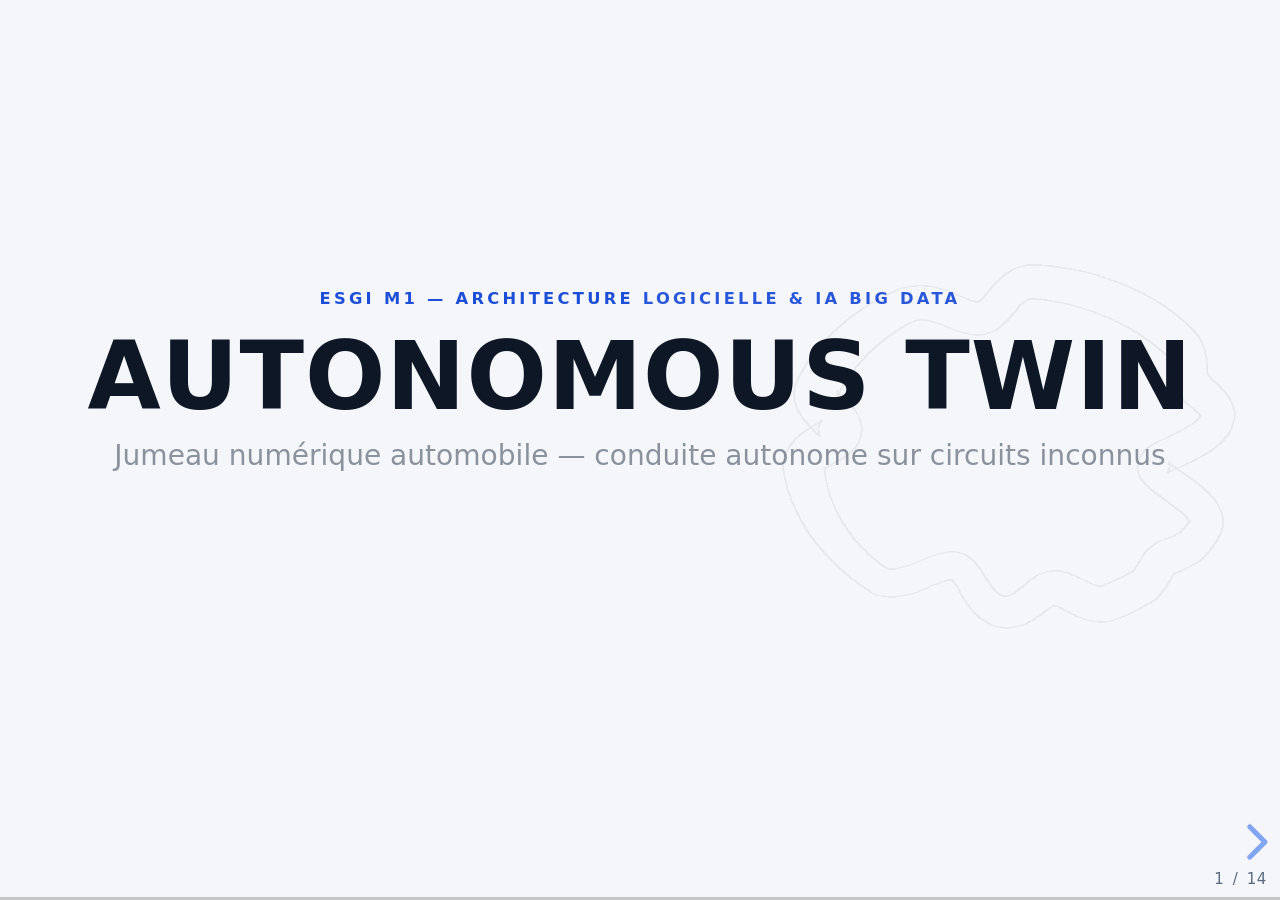
==== commit 20080a2a: "docs(soutenance): vulgarisation des 13 slides -- francais d'abord, terme technique entre parentheses" ====
--- a/docs/soutenance/index.html
+++ b/docs/soutenance/index.html
@@ -49,8 +49,8 @@
             <h3>PILOTE&nbsp;IA</h3>
             <p class="sous">aveugle, sauf ses capteurs</p>
             <ul>
-              <li>Caméra 128&nbsp;px alignée monde</li>
-              <li>Lidar 5 rayons, vitesse</li>
+              <li>Une caméra de 128&nbsp;pixels</li>
+              <li>Un lidar à 5 rayons, sa vitesse</li>
               <li>Décide : volant, gaz, frein</li>
             </ul>
           </div>
@@ -74,24 +74,24 @@
     <!-- 3. Architecture -->
     <section data-anim="zmq" data-sector="03" data-phase="Architecture">
       <div class="bareme">Barème · Architecture client/serveur — 3 pts</div>
-      <h2>Architecture — ZeroMQ REQ/REP</h2>
+      <h2>Architecture client-serveur (ZeroMQ)</h2>
       <div class="schema-zmq">
-        <div class="boite boite-simu">SIMULATEUR<br><span class="petit">serveur :5555</span></div>
+        <div class="boite boite-simu">SIMULATEUR<br><span class="petit">serveur</span></div>
         <div class="canal">
           <div class="flux flux-capteurs">
             <span class="msg m1"></span><span class="msg m2"></span><span class="msg m3"></span>
-            <span class="flux-label">caméra JPEG · lidar · vitesse</span>
+            <span class="flux-label">image caméra · lidar · vitesse</span>
           </div>
           <div class="flux flux-commandes">
             <span class="msg c1"></span><span class="msg c2"></span><span class="msg c3"></span>
-            <span class="flux-label">steering · throttle · brake</span>
-          </div>
-        </div>
-        <div class="boite boite-pilote">PILOTE<br><span class="petit">client ZMQ</span></div>
+            <span class="flux-label">volant · gaz · frein</span>
+          </div>
+        </div>
+        <div class="boite boite-pilote">PILOTE<br><span class="petit">client</span></div>
       </div>
       <ul class="compact">
-        <li>Deux processus indépendants — le simulateur reste jouable au clavier sans pilote</li>
-        <li>Boucle à 60&nbsp;Hz, messages JSON, caméra encodée JPEG base64</li>
+        <li>Deux programmes indépendants — le simulateur reste jouable au clavier sans pilote</li>
+        <li>60 échanges par seconde : les capteurs dans un sens, les commandes dans l'autre</li>
       </ul>
       <aside class="notes">
         Charles : REQ/REP synchrone = une requête capteurs, une réponse commandes,
@@ -114,10 +114,10 @@
           <p class="cap">Le mur apparaît devant la voiture · durée de vie 6 s</p>
         </div>
         <div class="grille-monde">
-          <div class="tuile"><strong>Physique bicycle</strong><br>4 équations du sujet, plafond calibré 100&nbsp;km/h</div>
+          <div class="tuile"><strong>Physique « bicycle »</strong><br>le modèle du sujet (4 équations), plafond calibré à 100&nbsp;km/h</div>
           <div class="tuile"><strong>Mur dynamique</strong><br>apparaît devant la voiture, visible du lidar et de la caméra</div>
-          <div class="tuile"><strong>LapTimer</strong><br>3 tours détectés par franchissement de ligne</div>
-          <div class="tuile"><strong>Panneaux</strong><br>placés par fichier sidecar, composés dans la caméra</div>
+          <div class="tuile"><strong>Chronomètre</strong><br>3 tours détectés au passage de la ligne d'arrivée</div>
+          <div class="tuile"><strong>Panneaux</strong><br>positionnés automatiquement le long de la piste, visibles par la caméra</div>
           <p class="ligne-bonus">+ sprite voiture, sons moteur, traces de pneus qui s'estompent, compteur à cadran</p>
         </div>
       </div>
@@ -158,9 +158,9 @@
           <p class="cap">Le vrai couple caméra / masque du dashboard pilote</p>
         </div>
       </div>
-      <p class="iou-line">U-Net entraîné from scratch — <strong>IoU 1,0000</strong> sur 5 circuits jamais vus.</p>
-      <p class="honnete">Verdict : il avait appris… un seuillage de luminance. On l'a donc remplacé
-      par le seuillage — équivalent strict, zéro coût. Le modèle reste prêt si le visuel se complexifie.</p>
+      <p class="iou-line">U-Net entraîné de zéro — <strong>recouvrement parfait avec la réalité (IoU 1,0000)</strong> sur 5 circuits jamais vus.</p>
+      <p class="honnete">Verdict : il avait appris… un simple seuil de luminosité. On l'a donc remplacé
+      par ce seuil — résultat strictement identique, zéro coût. Le modèle reste prêt si le visuel se complexifie.</p>
       <aside class="notes">
         Nohlan : assumer pleinement — c'est un point de maturité, pas un aveu de
         faiblesse. Le domaine (piste blanche sur fond sombre) est objectivement
@@ -179,10 +179,10 @@
           <p class="legende-chiffre">circuits validés, 0&nbsp;% hors-piste</p>
         </div>
         <ul>
-          <li>Behavioral cloning d'un PID qui fait des tours propres</li>
-          <li>Entrée : masque 64×64 + lidar — <strong>jamais l'image brute</strong> → le CNN ne voit que la forme de la route</li>
-          <li>Sortie : volant (MAE 1,80°) et gaz — régression</li>
-          <li>Filet de sécurité : retour PID à tout moment</li>
+          <li>Apprentissage par imitation (behavioral cloning) d'un pilote automatique qui fait des tours propres</li>
+          <li>Entrée : le masque de route + le lidar — <strong>jamais l'image brute</strong> → le réseau ne voit que la forme de la route</li>
+          <li>Sortie : volant et gaz — erreur moyenne de 1,80° sur le volant</li>
+          <li>Filet de sécurité : retour au pilote automatique (PID) à tout moment</li>
         </ul>
       </div>
       <aside class="notes">
@@ -209,11 +209,11 @@
       </div>
       <div class="circuits-stats" aria-hidden="true">
         <span class="stat-pin"><b>30</b> générés</span>
-        <span class="stat-pin"><b>5</b> jamais-vus en éval</span>
+        <span class="stat-pin"><b>5</b> gardés pour l'évaluation</span>
       </div>
       <ul class="compact">
-        <li><strong>30 circuits générés</strong> procéduralement — épingles, chicanes, lignes droites, seed reproductible</li>
-        <li>Split train/validation <strong>par circuit</strong> : aucune évaluation sur du déjà-vu</li>
+        <li><strong>30 circuits générés</strong> automatiquement — épingles, chicanes, lignes droites, reproductibles à l'identique</li>
+        <li>Circuits d'entraînement et d'évaluation <strong>strictement séparés</strong> : aucune mesure sur du déjà-vu</li>
       </ul>
       <aside class="notes">
         Nohlan : le générateur v2 produit des vraies features de circuit (pas des
@@ -227,13 +227,13 @@
       <div class="bareme">Barème · Lecture de panneaux — 3 pts</div>
       <h2>Lire les panneaux — et obéir</h2>
       <div class="pipeline">
-        <div class="etape">Détection<br><span class="petit">pixels rouges + filtre de blob</span></div>
+        <div class="etape">Détection<br><span class="petit">repérage du rouge dans l'image</span></div>
         <div class="pipe-fleche" aria-hidden="true">→</div>
-        <div class="etape">Classification<br><span class="petit">MobileNetV2 gelé + tête MLP</span></div>
+        <div class="etape">Classification<br><span class="petit">réseau pré-entraîné (MobileNetV2)</span></div>
         <div class="pipe-fleche" aria-hidden="true">→</div>
-        <div class="etape">Hystérésis<br><span class="petit">3 frames confirmées</span></div>
+        <div class="etape">Confirmation<br><span class="petit">3 images d'affilée (hystérésis)</span></div>
         <div class="pipe-fleche" aria-hidden="true">→</div>
-        <div class="etape">Governor<br><span class="petit">30 · 50 · 90 · STOP 0,8&nbsp;s</span></div>
+        <div class="etape">Régulateur<br><span class="petit">30 · 50 · 90 · STOP 0,8&nbsp;s</span></div>
       </div>
       <div class="panneaux-grid">
         <div class="panneaux-dash">
@@ -247,11 +247,11 @@
             <img src="assets/graphs/accuracy-panneaux.png" alt="Courbe d'accuracy train et validation sur circuits jamais vus, best 0,9513">
           </div>
           <div class="accuracy-ligne">
-            <span class="acc-etape">96&nbsp;px linéaire : 0,83</span>
+            <span class="acc-etape">1<sup>er</sup> essai : 0,83</span>
             <span class="acc-sep" aria-hidden="true">→</span>
-            <span class="acc-etape">224&nbsp;px : 0,90</span>
+            <span class="acc-etape">image agrandie : 0,90</span>
             <span class="acc-sep" aria-hidden="true">→</span>
-            <span class="acc-final"><span id="compteur-acc">0,00</span> en validation</span>
+            <span class="acc-final"><span id="compteur-acc">0,00</span> sur circuits jamais vus</span>
           </div>
         </div>
       </div>
@@ -266,7 +266,7 @@
     <!-- 9. Le bug -->
     <section data-anim="occlusion" data-sector="09" data-phase="Diagnostic ML">
       <h2>« Le bug ML n'était pas dans le ML »</h2>
-      <p class="symptome">Symptôme en démo : un panneau <strong>30</strong> lu <strong>90</strong>, confiance 1.00</p>
+      <p class="symptome">Symptôme en démo : un panneau <strong>30</strong> lu <strong>90</strong>, confiance 1,00</p>
       <div class="scene-occlusion">
         <div class="cam-frame">
           <span class="cam-label">champ caméra 128&nbsp;px</span>
@@ -274,10 +274,10 @@
         </div>
         <div class="pred" id="pred-occlusion">panneau lu : <strong>—</strong></div>
       </div>
-      <p class="lecon">La caméra est un crop aligné monde : à 55&nbsp;px d'offset, le « 3 » sortait
-      du champ. Un «&nbsp;<s>3</s>0&nbsp;» est réellement ambigu — le modèle répondait juste.</p>
-      <p class="fix">Fix mesuré : placement 46&nbsp;px max + filtre de troncature + padding symétrique
-      → confiance 0,94+. <em>Leçon : instrumenter avant d'accuser le modèle.</em></p>
+      <p class="lecon">La caméra cadre un carré fixe autour de la voiture : un panneau trop décalé
+      sur le côté sortait du champ. Un «&nbsp;<s>3</s>0&nbsp;» est réellement ambigu — le modèle répondait juste.</p>
+      <p class="fix">Correctif mesuré : panneaux replacés dans le champ + rejet des images tronquées
+      → confiance 0,94 et plus. <em>Leçon : instrumenter avant d'accuser le modèle.</em></p>
       <aside class="notes">
         Lorenzo : LA slide signature. Raconter la chronologie : on a d'abord soupçonné
         le classifieur, on a instrumenté frame par frame, et la sonde a montré que le
@@ -290,10 +290,10 @@
     <section data-anim="mesurer" data-sector="10" data-phase="Mesure &amp; oracle">
       <h2>On ne règle pas ce qu'on ne mesure pas</h2>
       <ul class="compact">
-        <li><strong>Banc de mesure</strong> : vrais tours (franchissement de ligne), headless,
-          dt fixe → déterministe, résultats JSON committés</li>
-        <li><strong>Oracle</strong> : temps du tour parfait théorique calculé par circuit —
-          la borne de ce qui est physiquement possible</li>
+        <li><strong>Banc de mesure</strong> : de vrais tours détectés au passage de la ligne,
+          un pas de temps fixe → des résultats reproductibles, tous archivés</li>
+        <li><strong>Oracle</strong> : le temps du tour parfait théorique, calculé pour chaque
+          circuit — la borne de ce qui est physiquement possible</li>
       </ul>
       <div class="mesurer-grid">
         <div class="mesurer-graph">
@@ -326,8 +326,8 @@
       <h2>Avant / après — mêmes règles, mêmes circuits</h2>
       <div class="resultats-grid">
         <div class="result-graph">
-          <p class="cap">Temps 3 tours · gain <b>-54 à -60 %</b> · gen_014 <b>DNF → 3/3</b></p>
-          <img src="assets/graphs/temps-avant-apres.png" alt="Temps sur 3 tours avant et après optimisation : -60 %, -54 %, et gen_014 DNF vers 3/3">
+          <p class="cap">Temps 3 tours · gain <b>-54 à -60 %</b> · gen_014 <b>d'abandon à 3/3</b></p>
+          <img src="assets/graphs/temps-avant-apres.png" alt="Temps sur 3 tours avant et après optimisation : -60 %, -54 %, et gen_014 d'abandon à 3 tours sur 3">
         </div>
         <div class="result-graph">
           <p class="cap">Urgence parasite · <b>15 % → 0,8 %</b></p>
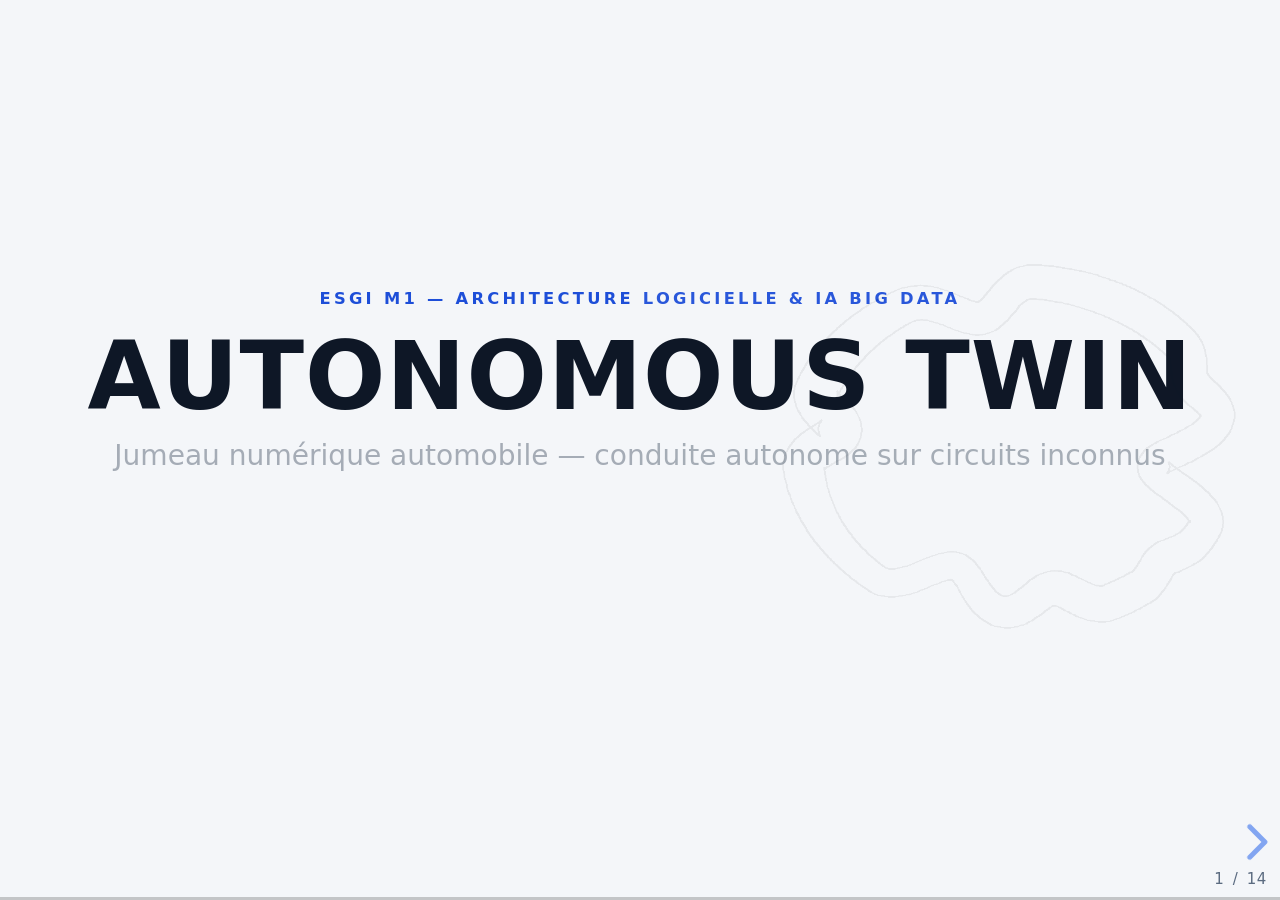
==== commit c073b6e8: "docs(soutenance): appuis d'orateur -- schemas et reperes a pointer sur 6 slides Constat des tests d'" ====
--- a/docs/soutenance/index.html
+++ b/docs/soutenance/index.html
@@ -158,9 +158,15 @@
           <p class="cap">Le vrai couple caméra / masque du dashboard pilote</p>
         </div>
       </div>
-      <p class="iou-line">U-Net entraîné de zéro — <strong>recouvrement parfait avec la réalité (IoU 1,0000)</strong> sur 5 circuits jamais vus.</p>
-      <p class="honnete">Verdict : il avait appris… un simple seuil de luminosité. On l'a donc remplacé
-      par ce seuil — résultat strictement identique, zéro coût. Le modèle reste prêt si le visuel se complexifie.</p>
+      <div class="equation-pills">
+        <span class="eq-pill">U-Net entraîné de zéro<br><b>score parfait : 1,0000</b></span>
+        <span class="eq-op" aria-hidden="true">=</span>
+        <span class="eq-pill">un simple<br><b>seuil de luminosité</b></span>
+        <span class="eq-op" aria-hidden="true">→</span>
+        <span class="eq-pill eq-verdict">on garde<br><b>le seuil</b></span>
+      </div>
+      <p class="honnete">Résultat strictement identique, zéro coût de calcul — et le modèle reste prêt
+      si le visuel se complexifie. Assumer la simplicité quand elle est prouvée, c'est de l'ingénierie.</p>
       <aside class="notes">
         Nohlan : assumer pleinement — c'est un point de maturité, pas un aveu de
         faiblesse. Le domaine (piste blanche sur fond sombre) est objectivement
@@ -173,15 +179,22 @@
     <section data-anim="conduire" data-sector="06" data-phase="Conduite">
       <div class="bareme">Barème · Conduite autonome — 3 pts + IA avancée — 2 pts</div>
       <h2>Conduire par imitation</h2>
+      <div class="pipeline">
+        <div class="etape">Le professeur conduit<br><span class="petit">le pilote automatique (PID) fait des tours propres</span></div>
+        <div class="pipe-fleche" aria-hidden="true">→</div>
+        <div class="etape">On enregistre<br><span class="petit">18 000 exemples : masque + lidar → volant, gaz</span></div>
+        <div class="pipe-fleche" aria-hidden="true">→</div>
+        <div class="etape">Le réseau s'entraîne<br><span class="petit">deviner · mesurer l'erreur · ajuster</span></div>
+        <div class="pipe-fleche" aria-hidden="true">→</div>
+        <div class="etape">L'élève conduit seul<br><span class="petit">erreur moyenne : 1,80° sur le volant</span></div>
+      </div>
       <div class="conduire-layout">
         <div class="jauge">
           <div class="grand-chiffre"><span id="compteur-circuits">0</span><span class="sur">/30</span></div>
           <p class="legende-chiffre">circuits validés, 0&nbsp;% hors-piste</p>
         </div>
         <ul>
-          <li>Apprentissage par imitation (behavioral cloning) d'un pilote automatique qui fait des tours propres</li>
-          <li>Entrée : le masque de route + le lidar — <strong>jamais l'image brute</strong> → le réseau ne voit que la forme de la route</li>
-          <li>Sortie : volant et gaz — erreur moyenne de 1,80° sur le volant</li>
+          <li>Il apprend sur <strong>le masque de route + le lidar — jamais l'image brute</strong> → il ne voit que la forme de la route, pas le décor</li>
           <li>Filet de sécurité : retour au pilote automatique (PID) à tout moment</li>
         </ul>
       </div>
@@ -207,10 +220,11 @@
         <img src="assets/circuits/gen_021.png" alt="circuit gen_021">
         <img src="assets/circuits/gen_026.png" alt="circuit gen_026">
       </div>
-      <div class="circuits-stats" aria-hidden="true">
-        <span class="stat-pin"><b>30</b> générés</span>
-        <span class="stat-pin"><b>5</b> gardés pour l'évaluation</span>
-      </div>
+      <div class="split-barre" aria-hidden="true">
+        <div class="split-seg split-train" style="flex: 25"><b>25 circuits</b> pour apprendre</div>
+        <div class="split-seg split-eval" style="flex: 5"><b>5 jamais vus</b></div>
+      </div>
+      <p class="split-legende">Tous les chiffres de cette présentation sont mesurés sur les 5 circuits jamais vus</p>
       <ul class="compact">
         <li><strong>30 circuits générés</strong> automatiquement — épingles, chicanes, lignes droites, reproductibles à l'identique</li>
         <li>Circuits d'entraînement et d'évaluation <strong>strictement séparés</strong> : aucune mesure sur du déjà-vu</li>
@@ -290,10 +304,10 @@
     <section data-anim="mesurer" data-sector="10" data-phase="Mesure &amp; oracle">
       <h2>On ne règle pas ce qu'on ne mesure pas</h2>
       <ul class="compact">
-        <li><strong>Banc de mesure</strong> : de vrais tours détectés au passage de la ligne,
+        <li><span class="num-badge">1</span><strong>Mesurer</strong> : de vrais tours détectés au passage de la ligne,
           un pas de temps fixe → des résultats reproductibles, tous archivés</li>
-        <li><strong>Oracle</strong> : le temps du tour parfait théorique, calculé pour chaque
-          circuit — la borne de ce qui est physiquement possible</li>
+        <li><span class="num-badge">2</span><strong>Comparer à l'oracle</strong> : le temps du tour parfait théorique,
+          calculé pour chaque circuit — la borne de ce qui est physiquement possible</li>
       </ul>
       <div class="mesurer-grid">
         <div class="mesurer-graph">
@@ -304,7 +318,7 @@
           <p class="cap">PID libre à 1-4 % du tour parfait théorique</p>
         </div>
       </div>
-      <p class="diag-titre">Diagnostic : le freinage d'urgence se déclenchait <strong>sans mur</strong>, dans les virages serrés</p>
+      <p class="diag-titre"><span class="num-badge">3</span>Diagnostic : le freinage d'urgence se déclenchait <strong>sans mur</strong>, dans les virages serrés</p>
       <div class="barres-urgence">
         <div class="groupe-barre"><div class="barre b-urg" data-h="41"></div><span class="val">6,1&nbsp;%</span><span class="nom">gen_000</span></div>
         <div class="groupe-barre"><div class="barre b-urg" data-h="55"></div><span class="val">8,2&nbsp;%</span><span class="nom">gen_003</span></div>
@@ -334,8 +348,13 @@
           <img src="assets/graphs/urgence-avant-apres.png" alt="Pourcentage de frames en freinage d'urgence parasite, avant vers après : 15 % à 0,8 %">
         </div>
       </div>
-      <p class="legende-barres">Temps 3 tours en conditions réglementaires · urgence parasite 15&nbsp;% → 0,8&nbsp;% ·
-      en configuration libre, le PID roule à 1-4&nbsp;% de l'oracle</p>
+      <div class="opt-cartes">
+        <div class="opt-carte"><span class="num-badge">1</span><b>Freinage fantôme corrigé</b><br>ne freine que si un impact est réellement possible</div>
+        <div class="opt-carte"><span class="num-badge">2</span><b>Pilote débridé</b><br>plein gaz autorisé, distance de sécurité ajustée</div>
+        <div class="opt-carte"><span class="num-badge">3</span><b>Perception accélérée</b><br>classification des panneaux optimisée</div>
+        <div class="opt-carte"><span class="num-badge">4</span><b>Règles précisées</b><br>STOP 0,8&nbsp;s · limite bornée à sa zone</div>
+      </div>
+      <p class="legende-barres">Quatre corrections mesurées une à une · en configuration libre, le pilote roule à 1-4&nbsp;% de l'oracle</p>
       <aside class="notes">
         Lorenzo : 4 optimisations mesurées (urgence, 2 paramètres PID, perception,
         règles STOP/zone de limite) — aucune ne désactive une règle, tout est
@@ -388,12 +407,19 @@
           <p class="cap">Best lap libre · mur déplacé, plafond porté à 100&nbsp;km/h</p>
         </div>
       </div>
+      <div class="pipeline pipeline-compact">
+        <div class="etape">Freins logiciels retirés<br><span class="petit">temps divisés par deux</span></div>
+        <div class="pipe-fleche" aria-hidden="true">→</div>
+        <div class="etape">Mur physique atteint<br><span class="petit">70,6 km/h, prouvé par l'oracle</span></div>
+        <div class="pipe-fleche" aria-hidden="true">→</div>
+        <div class="etape">Mur déplacé, par choix<br><span class="petit">100 km/h, en connaissance de cause</span></div>
+      </div>
       <p class="merci">Merci — place aux questions.</p>
       <aside class="notes">
-        Lorenzo : conclusion en 45 s. L'écart restant en conditions réglementaires
-        est le coût LÉGITIME des règles — s'arrêter à un STOP coûte de l'énergie
-        cinétique. Chaque pourcent résiduel est identifié et chiffré. Enchaîner
-        sur les questions — les annexes sont prêtes (flèche bas).
+        Lorenzo : conclusion en 45 s, en suivant la frise : d'abord les freins
+        LOGICIELS (le fantôme, les brides), ensuite le mur PHYSIQUE (70,6, oracle),
+        enfin le mur DÉPLACÉ (choix produit). L'écart restant en réglementaire est
+        le coût LÉGITIME des règles. Enchaîner sur les questions (annexes : flèche bas).
       </aside>
     </section>
 
--- a/docs/soutenance/theme-twin.css
+++ b/docs/soutenance/theme-twin.css
@@ -650,3 +650,41 @@
 section[data-anim="mesurer"] .legende-barres { margin: 0.05em 0 0; }
 section[data-anim="mesurer"] ul.compact li { margin: 0.12em 0; }
 section[data-anim="mesurer"] .mesurer-grid { gap: 0.6em; }
+
+/* ============================================================================
+   Appuis d'orateur (22/07) — badges numérotés, cartes des 4 corrections,
+   barre de split, équation U-Net, frise 3 actes
+   ============================================================================ */
+.num-badge {
+  display: inline-flex; align-items: center; justify-content: center;
+  width: 1.25em; height: 1.25em; border-radius: 50%;
+  background: var(--accent); color: #fff; font-weight: 700; font-size: 0.82em;
+  margin-right: 0.45em; flex-shrink: 0; vertical-align: 0.05em;
+}
+.opt-cartes { display: grid; grid-template-columns: repeat(4, 1fr); gap: 0.5em; margin: 0.45em 0 0.25em; }
+.opt-carte {
+  background: var(--surface); border: 1px solid var(--line-strong); border-radius: 10px;
+  border-top: 3px solid var(--accent); padding: 0.45em 0.6em;
+  font-size: 0.52em; line-height: 1.35; box-shadow: var(--shadow-sm);
+}
+.opt-carte b { color: var(--ink); }
+.split-barre {
+  display: flex; gap: 3px; margin: 0.4em auto 0.15em; width: 88%;
+  font-size: 0.5em; text-align: center;
+}
+.split-seg { padding: 0.5em 0.4em; border-radius: 8px; white-space: nowrap; overflow: hidden; }
+.split-train { background: var(--accent-soft); color: var(--accent-deep); border: 1px solid #c9d9f7; }
+.split-eval { background: var(--green-soft); color: var(--green-deep); border: 1px solid #bfe5cc; font-weight: 600; }
+.split-legende { font-size: 0.5em; color: var(--muted); text-align: center; margin: 0 0 0.2em; }
+.equation-pills { display: flex; align-items: center; justify-content: center; gap: 0.6em; margin: 0.45em 0 0.35em; }
+.eq-pill {
+  background: var(--surface); border: 1px solid var(--line-strong); border-radius: 10px;
+  padding: 0.4em 0.9em; font-size: 0.56em; text-align: center; line-height: 1.3;
+  box-shadow: var(--shadow-sm);
+}
+.eq-pill b { color: var(--ink); }
+.eq-verdict { border-color: var(--green); border-width: 2px; }
+.eq-verdict b { color: var(--green-deep); }
+.eq-op { font-size: 1em; font-weight: 700; color: var(--accent-deep); }
+.pipeline-compact .etape { font-size: 0.5em; padding: 0.4em 0.5em; }
+.pipeline-compact { margin: 0.5em 0 0.3em; }
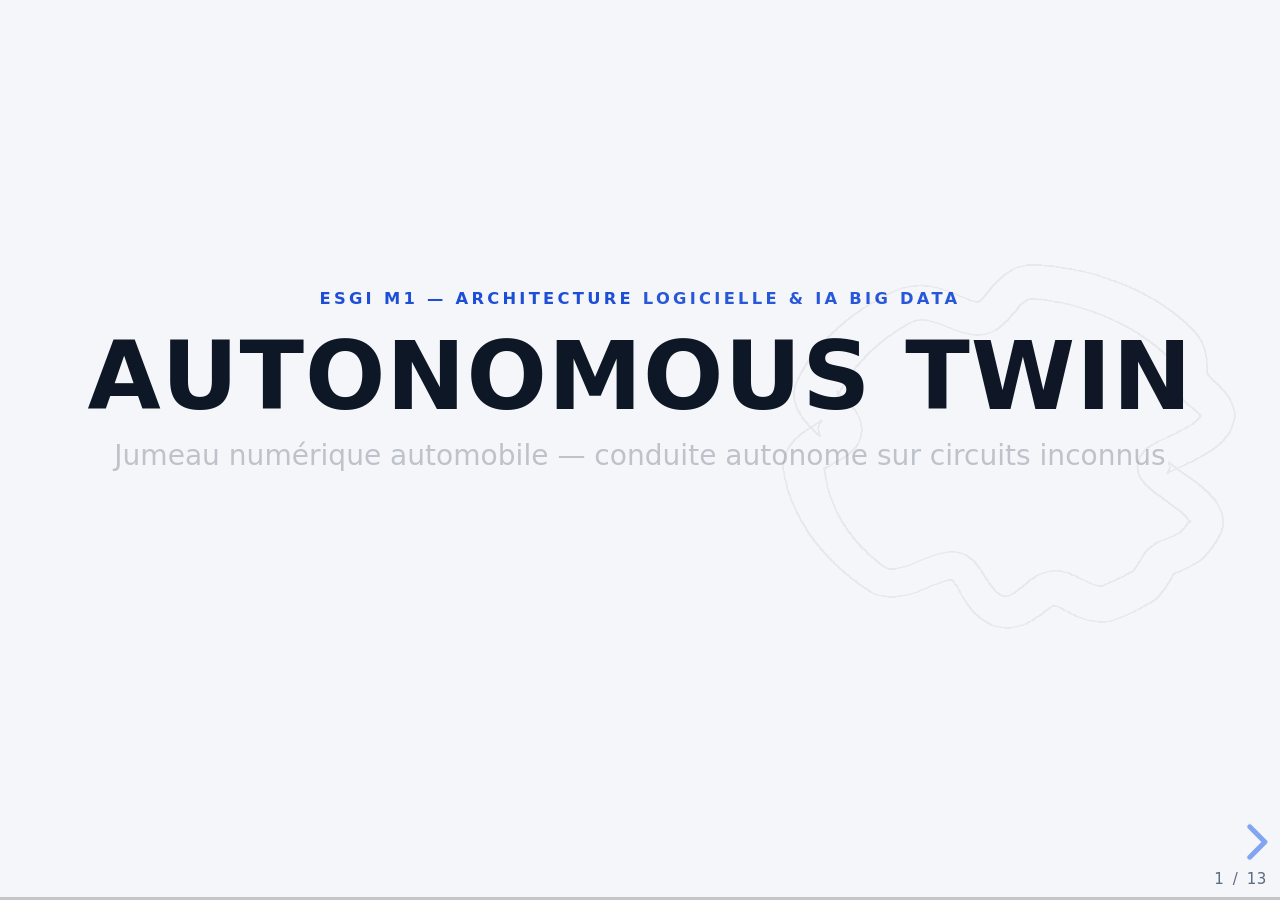
==== commit ea4c7973: "docs(soutenance): fusion S10+S11, retrait du bareme affiche, passe anti-jargon IA, .bat de demo Sur " ====
--- a/docs/soutenance/index.html
+++ b/docs/soutenance/index.html
@@ -73,7 +73,6 @@
 
     <!-- 3. Architecture -->
     <section data-anim="zmq" data-sector="03" data-phase="Architecture">
-      <div class="bareme">Barème · Architecture client/serveur — 3 pts</div>
       <h2>Architecture client-serveur (ZeroMQ)</h2>
       <div class="schema-zmq">
         <div class="boite boite-simu">SIMULATEUR<br><span class="petit">serveur</span></div>
@@ -103,7 +102,6 @@
 
     <!-- 4. Le monde -->
     <section data-anim="monde" data-sector="04" data-phase="Simulateur">
-      <div class="bareme">Barème · Simulateur — 3 pts + Esthétique — 1 pt</div>
       <h2>Un monde qui vit</h2>
       <div class="monde-grid">
         <div class="monde-visuel">
@@ -165,8 +163,8 @@
         <span class="eq-op" aria-hidden="true">→</span>
         <span class="eq-pill eq-verdict">on garde<br><b>le seuil</b></span>
       </div>
-      <p class="honnete">Résultat strictement identique, zéro coût de calcul — et le modèle reste prêt
-      si le visuel se complexifie. Assumer la simplicité quand elle est prouvée, c'est de l'ingénierie.</p>
+      <p class="honnete">Résultat identique, zéro coût de calcul. Le modèle entraîné reste dans le
+      dépôt, prêt à servir si le visuel du circuit se complexifie un jour.</p>
       <aside class="notes">
         Nohlan : assumer pleinement — c'est un point de maturité, pas un aveu de
         faiblesse. Le domaine (piste blanche sur fond sombre) est objectivement
@@ -177,7 +175,6 @@
 
     <!-- 6. Conduire -->
     <section data-anim="conduire" data-sector="06" data-phase="Conduite">
-      <div class="bareme">Barème · Conduite autonome — 3 pts + IA avancée — 2 pts</div>
       <h2>Conduire par imitation</h2>
       <div class="pipeline">
         <div class="etape">Le professeur conduit<br><span class="petit">le pilote automatique (PID) fait des tours propres</span></div>
@@ -208,7 +205,6 @@
 
     <!-- 7. Généraliser -->
     <section data-anim="circuits" data-sector="07" data-phase="Généralisation">
-      <div class="bareme">Barème · Multi-circuits — 1,5 pt</div>
       <h2>Généraliser — la consigne n°1</h2>
       <blockquote>« Souvent la solution ne généralise pas et ne permet pas d'exécuter
       la conduite sur différents circuits. » — l'avertissement du sujet</blockquote>
@@ -238,7 +234,6 @@
 
     <!-- 8. Panneaux -->
     <section data-anim="panneaux" data-sector="08" data-phase="Panneaux">
-      <div class="bareme">Barème · Lecture de panneaux — 3 pts</div>
       <h2>Lire les panneaux — et obéir</h2>
       <div class="pipeline">
         <div class="etape">Détection<br><span class="petit">repérage du rouge dans l'image</span></div>
@@ -300,45 +295,12 @@
       </aside>
     </section>
 
-    <!-- 10. Mesurer -->
-    <section data-anim="mesurer" data-sector="10" data-phase="Mesure &amp; oracle">
-      <h2>On ne règle pas ce qu'on ne mesure pas</h2>
-      <ul class="compact">
-        <li><span class="num-badge">1</span><strong>Mesurer</strong> : de vrais tours détectés au passage de la ligne,
-          un pas de temps fixe → des résultats reproductibles, tous archivés</li>
-        <li><span class="num-badge">2</span><strong>Comparer à l'oracle</strong> : le temps du tour parfait théorique,
-          calculé pour chaque circuit — la borne de ce qui est physiquement possible</li>
-      </ul>
-      <div class="mesurer-grid">
-        <div class="mesurer-graph">
-          <div class="hud-screen">
-            <span class="tag tag-amber">Oracle · tour parfait</span>
-            <img src="assets/graphs/oracle.png" alt="Comparaison oracle, PID libre et PID règles : le PID libre à 1-4 % de l'oracle">
-          </div>
-          <p class="cap">PID libre à 1-4 % du tour parfait théorique</p>
-        </div>
-      </div>
-      <p class="diag-titre"><span class="num-badge">3</span>Diagnostic : le freinage d'urgence se déclenchait <strong>sans mur</strong>, dans les virages serrés</p>
-      <div class="barres-urgence">
-        <div class="groupe-barre"><div class="barre b-urg" data-h="41"></div><span class="val">6,1&nbsp;%</span><span class="nom">gen_000</span></div>
-        <div class="groupe-barre"><div class="barre b-urg" data-h="55"></div><span class="val">8,2&nbsp;%</span><span class="nom">gen_003</span></div>
-        <div class="groupe-barre"><div class="barre b-urg" data-h="100"></div><span class="val">15,0&nbsp;%</span><span class="nom">gen_014</span></div>
-      </div>
-      <p class="legende-barres">% du temps passé en freinage d'urgence parasite — gen_014 n'arrivait même pas à finir 3 tours</p>
-      <aside class="notes">
-        Lorenzo : le banc a été LA condition de la phase d'optimisation — chaque
-        modification a son avant/après committé. Le correctif urgence : seuil
-        dynamique en v²/2B + filtre de planéité (un mur est plat, une bordure de
-        virage est asymétrique) → zéro faux positif sur 40 000 frames, et l'arrêt
-        au mur reste garanti sur toute la plage de vitesse.
-      </aside>
-    </section>
-
-    <!-- 11. Résultats -->
-    <section data-anim="resultats" data-sector="11" data-phase="Résultats">
-      <div class="bareme">Barème · Freinage d'urgence — 2 pts + Dashboard — 1,5 pt</div>
-      <h2>Avant / après — mêmes règles, mêmes circuits</h2>
-      <div class="resultats-grid">
+    <!-- 10. Résultats (fusion des anciennes slides Mesurer + Résultats, 23/07 :
+         le graphe oracle rejoint les avant/après ; le passage de Lorenzo
+         gagne ~50 s) -->
+    <section data-anim="resultats" data-sector="10" data-phase="Résultats">
+      <h2>Des temps divisés par deux, à règles constantes</h2>
+      <div class="resultats-grid resultats-trio">
         <div class="result-graph">
           <p class="cap">Temps 3 tours · gain <b>-54 à -60 %</b> · gen_014 <b>d'abandon à 3/3</b></p>
           <img src="assets/graphs/temps-avant-apres.png" alt="Temps sur 3 tours avant et après optimisation : -60 %, -54 %, et gen_014 d'abandon à 3 tours sur 3">
@@ -346,6 +308,10 @@
         <div class="result-graph">
           <p class="cap">Urgence parasite · <b>15 % → 0,8 %</b></p>
           <img src="assets/graphs/urgence-avant-apres.png" alt="Pourcentage de frames en freinage d'urgence parasite, avant vers après : 15 % à 0,8 %">
+        </div>
+        <div class="result-graph">
+          <p class="cap">Oracle · le pilote à <b>1-4 %</b> du tour parfait</p>
+          <img src="assets/graphs/oracle.png" alt="Comparaison oracle, PID libre et PID règles : le PID libre à 1-4 % de l'oracle">
         </div>
       </div>
       <div class="opt-cartes">
@@ -354,18 +320,21 @@
         <div class="opt-carte"><span class="num-badge">3</span><b>Perception accélérée</b><br>classification des panneaux optimisée</div>
         <div class="opt-carte"><span class="num-badge">4</span><b>Règles précisées</b><br>STOP 0,8&nbsp;s · limite bornée à sa zone</div>
       </div>
-      <p class="legende-barres">Quatre corrections mesurées une à une · en configuration libre, le pilote roule à 1-4&nbsp;% de l'oracle</p>
-      <aside class="notes">
-        Lorenzo : 4 optimisations mesurées (urgence, 2 paramètres PID, perception,
-        règles STOP/zone de limite) — aucune ne désactive une règle, tout est
-        revalidé par les tests panneaux et la non-régression conduite. Le dashboard
-        temps réel (caméra, masque, lidar, courbe de vitesse) sera visible en démo.
+      <p class="legende-barres">Mesuré au banc (vrais tours, pas de temps fixe, tout archivé) · l'oracle = le tour parfait théorique, la borne physique</p>
+      <aside class="notes">
+        Lorenzo : une phrase sur la méthode d'abord (banc : vrais tours, pas de
+        temps fixe, tout archivé — l'oracle : le tour parfait théorique). Puis le
+        diagnostic : le freinage d'urgence se déclenchait SANS mur, jusqu'à 15 %
+        du temps. Puis les 4 corrections en pointant les cartes. Chute : le pilote
+        libre roule à 1-4 % de l'oracle — le plafond restant est PHYSIQUE, ce qui
+        amène la conclusion. Aucune correction ne désactive une règle, tout est
+        revalidé (panneaux + non-régression conduite).
       </aside>
     </section>
 
     <!-- 12. Démo (sur le simulateur — le module live-drive.js reste dans le
          repo, débranché du deck sur décision du 22/07) -->
-    <section data-sector="12" data-phase="Démo">
+    <section data-sector="11" data-phase="Démo">
       <h2>Démonstration en direct</h2>
       <ol class="checklist-demo">
         <li>Un tour réglementaire — <strong>50,0&nbsp;km/h</strong> pile sous la limite 50</li>
@@ -385,19 +354,19 @@
     </section>
 
     <!-- 13. Conclusion -->
-    <section data-anim="conclusion" data-sector="13" data-phase="Conclusion">
+    <section data-anim="conclusion" data-sector="12" data-phase="Conclusion">
       <h2 class="phrase-finale">«&nbsp;Nous savons pourquoi nous ne pouvons pas aller plus vite.&nbsp;»</h2>
       <div class="conclusion-grid">
         <div class="conclusion-txt">
           <div class="vitesse-finale">
             <span id="compteur-vitesse">70,6</span><span class="unite">km/h</span>
           </div>
-          <p>Le plafond était <strong>physique</strong>, pas logiciel — démontré par l'oracle,
-          puis déplacé sciemment de 70,6 à 100&nbsp;km/h. Quand le mur gênait le produit,
-          c'est le mur qu'on a déplacé.</p>
-          <p class="ouverture">Et après ? Trajectoire de corde (6-9&nbsp;% identifiés), physique
-          indépendante du framerate, ré-entraînement du CNN sur le PID optimisé — le
-          chantier M2 est déjà chiffré.</p>
+          <p>Le plafond restant était <strong>physique</strong>, pas logiciel : l'oracle l'a
+          démontré. On l'a alors relevé de 70,6 à 100&nbsp;km/h, par décision d'équipe.
+          Quand le mur gênait le produit, c'est le mur qu'on a déplacé.</p>
+          <p class="ouverture">La suite est déjà chiffrée : trajectoire de corde (6 à 9&nbsp;%
+          de gain identifiés), physique indépendante du framerate, ré-entraînement du
+          réseau de conduite sur le pilote optimisé.</p>
         </div>
         <div class="conclusion-visuel">
           <div class="hud-screen">
@@ -412,7 +381,7 @@
         <div class="pipe-fleche" aria-hidden="true">→</div>
         <div class="etape">Mur physique atteint<br><span class="petit">70,6 km/h, prouvé par l'oracle</span></div>
         <div class="pipe-fleche" aria-hidden="true">→</div>
-        <div class="etape">Mur déplacé, par choix<br><span class="petit">100 km/h, en connaissance de cause</span></div>
+        <div class="etape">Mur déplacé, par choix<br><span class="petit">plafond porté à 100 km/h</span></div>
       </div>
       <p class="merci">Merci — place aux questions.</p>
       <aside class="notes">
@@ -432,9 +401,8 @@
           <li>A1 · Pourquoi pas du RL end-to-end</li>
           <li>A2 · La classe « aucun » et les murs</li>
           <li>A3 · Variance d'entraînement &amp; reproductibilité</li>
-          <li>A4 · Barème ↔ preuves</li>
-          <li>A5 · Protocole de mesure détaillé</li>
-          <li>A6 · Méthode : décisions tracées</li>
+          <li>A4 · Protocole de mesure détaillé</li>
+          <li>A5 · Méthode : décisions tracées</li>
         </ul>
       </section>
       <section>
@@ -472,24 +440,7 @@
         </div>
       </section>
       <section>
-        <h3>A4 · Barème ↔ preuves</h3>
-        <table class="tableau-bareme">
-          <thead><tr><th>Critère</th><th>Pts</th><th>Preuve</th></tr></thead>
-          <tbody>
-          <tr><td>Architecture client/serveur</td><td>3</td><td>2 process ZMQ, démo</td></tr>
-          <tr><td>Simulateur</td><td>3</td><td>Démo live</td></tr>
-          <tr><td>Conduite 1 tour</td><td>3</td><td>Démo + 30/30 en éval</td></tr>
-          <tr><td>Freinage d'urgence</td><td>2</td><td>Démo mur + 0 faux positif/40k frames</td></tr>
-          <tr><td>Lecture panneaux</td><td>+3</td><td>Démo + 95,13&nbsp;% val</td></tr>
-          <tr><td>IA avancée</td><td>+2</td><td>U-Net + CNN vs PID baseline</td></tr>
-          <tr><td>Multi-circuits</td><td>+1,5</td><td>30 générés, éval sur jamais-vus</td></tr>
-          <tr><td>Dashboard</td><td>+1,5</td><td>Démo --dashboard</td></tr>
-          <tr><td>Esthétique / fun</td><td>+1</td><td>Sprites, sons, traces</td></tr>
-          </tbody>
-        </table>
-      </section>
-      <section>
-        <h3>A5 · Protocole de mesure</h3>
+        <h3>A4 · Protocole de mesure</h3>
         <div class="a5-grid">
           <ul>
             <li>Headless, dt fixe 1/60 — temps simulés déterministes, indépendants du CPU</li>
@@ -506,7 +457,7 @@
         </div>
       </section>
       <section>
-        <h3>A6 · Méthode : décisions tracées</h3>
+        <h3>A5 · Méthode : décisions tracées</h3>
         <ul>
           <li>12 décisions structurantes loggées : date, justification, <strong>alternatives écartées</strong>, risques</li>
           <li>Audits par revue systématique avant chaque reprise (5 angles : physique, contrôle, urgence, règles, perception)</li>
--- a/docs/soutenance/theme-twin.css
+++ b/docs/soutenance/theme-twin.css
@@ -688,3 +688,8 @@
 .eq-op { font-size: 1em; font-weight: 700; color: var(--accent-deep); }
 .pipeline-compact .etape { font-size: 0.5em; padding: 0.4em 0.5em; }
 .pipeline-compact { margin: 0.5em 0 0.3em; }
+
+/* Fusion S10+S11 (23/07) : trois graphes en rangée sur la slide Résultats */
+.resultats-trio { grid-template-columns: repeat(3, 1fr); }
+.resultats-trio .result-graph img { max-height: 205px; width: auto; max-width: 100%; margin: 0 auto; display: block; }
+.resultats-trio .cap { font-size: 0.46em; }
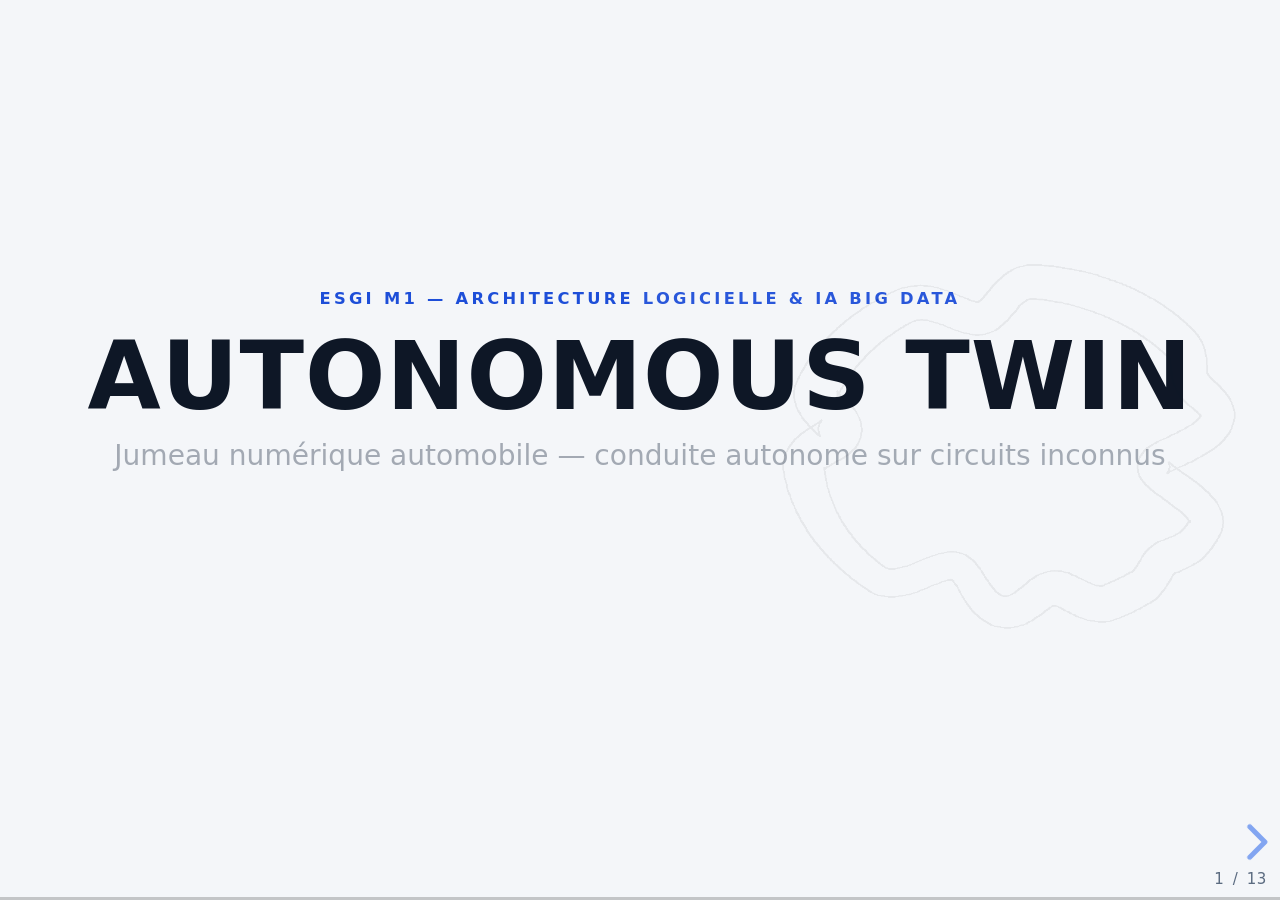
==== commit 89619dc3: "docs(soutenance): integration des slides S5-S7 de Nohlan (pile verticale Conduite) Remplace les S5-S" ====
--- a/docs/soutenance/index.html
+++ b/docs/soutenance/index.html
@@ -156,51 +156,84 @@
           <p class="cap">Le vrai couple caméra / masque du dashboard pilote</p>
         </div>
       </div>
-      <div class="equation-pills">
-        <span class="eq-pill">U-Net entraîné de zéro<br><b>score parfait : 1,0000</b></span>
-        <span class="eq-op" aria-hidden="true">=</span>
-        <span class="eq-pill">un simple<br><b>seuil de luminosité</b></span>
-        <span class="eq-op" aria-hidden="true">→</span>
-        <span class="eq-pill eq-verdict">on garde<br><b>le seuil</b></span>
-      </div>
-      <p class="honnete">Résultat identique, zéro coût de calcul. Le modèle entraîné reste dans le
-      dépôt, prêt à servir si le visuel du circuit se complexifie un jour.</p>
-      <aside class="notes">
-        Nohlan : assumer pleinement — c'est un point de maturité, pas un aveu de
-        faiblesse. Le domaine (piste blanche sur fond sombre) est objectivement
-        soluble par seuillage ; l'important est de l'avoir PROUVÉ par la métrique
-        avant de simplifier.
-      </aside>
-    </section>
-
-    <!-- 6. Conduire -->
-    <section data-anim="conduire" data-sector="06" data-phase="Conduite">
-      <h2>Conduire par imitation</h2>
-      <div class="pipeline">
-        <div class="etape">Le professeur conduit<br><span class="petit">le pilote automatique (PID) fait des tours propres</span></div>
-        <div class="pipe-fleche" aria-hidden="true">→</div>
-        <div class="etape">On enregistre<br><span class="petit">18 000 exemples : masque + lidar → volant, gaz</span></div>
-        <div class="pipe-fleche" aria-hidden="true">→</div>
-        <div class="etape">Le réseau s'entraîne<br><span class="petit">deviner · mesurer l'erreur · ajuster</span></div>
-        <div class="pipe-fleche" aria-hidden="true">→</div>
-        <div class="etape">L'élève conduit seul<br><span class="petit">erreur moyenne : 1,80° sur le volant</span></div>
-      </div>
-      <div class="conduire-layout">
-        <div class="jauge">
-          <div class="grand-chiffre"><span id="compteur-circuits">0</span><span class="sur">/30</span></div>
-          <p class="legende-chiffre">circuits validés, 0&nbsp;% hors-piste</p>
-        </div>
-        <ul>
-          <li>Il apprend sur <strong>le masque de route + le lidar — jamais l'image brute</strong> → il ne voit que la forme de la route, pas le décor</li>
-          <li>Filet de sécurité : retour au pilote automatique (PID) à tout moment</li>
-        </ul>
-      </div>
-      <aside class="notes">
-        Nohlan : le choix « masque en entrée, pas l'image » est LE choix qui paie la
-        généralisation : changez le style visuel du circuit, le CNN s'en moque.
-        Alternative écartée : RL end-to-end — trop long à entraîner, surapprend le
-        circuit d'entraînement, boîte noire en soutenance (détail en annexe si question).
-      </aside>
+      <p class="iou-line">U-Net entraîné from scratch (&lt; 1 M params) — <strong>IoU 1,0000</strong> sur 5 circuits jamais vus.</p>
+      <p class="honnete">Score parfait = signal d'alarme : il avait appris… un seuillage de luminance
+      (0 pixel d'écart). On l'a donc remplacé par le seuillage — équivalent strict, coût ~10 µs.
+      Le modèle reste prêt si le visuel se complexifie.</p>
+      <aside class="notes">
+        Nohlan : assumer pleinement — maturité, pas aveu de faiblesse. Marque la PAUSE
+        après « une IoU de 1,0 ». Le domaine (piste blanche sur fond sombre) est
+        objectivement soluble par seuillage ; l'important est de l'avoir PROUVÉ par la
+        métrique avant de simplifier.
+      </aside>
+    </section>
+
+    <!-- 6. Conduire — empilement vertical de 2 sous-slides (le CNN + l'imitation) -->
+    <section data-sector="06" data-phase="Conduite">
+
+      <!-- 6a. Le modèle : architecture -->
+      <section>
+        <h2>Conduire — le CNN <span style="font-family:var(--f-mono);font-size:.5em;color:var(--green-deep)">~300k paramètres</span></h2>
+
+        <div style="display:flex;flex-direction:column;gap:.6em;font-family:var(--f-mono);font-size:.62em;margin:.6em 0 .8em;text-align:left">
+          <div style="font-size:.72em;letter-spacing:.08em;text-transform:uppercase;color:var(--faint)">Branche image — extraire la forme</div>
+          <div style="display:flex;align-items:center;gap:.6em;flex-wrap:wrap">
+            <span style="border:1px solid var(--accent);color:var(--accent-deep);border-radius:7px;padding:.35em .7em;background:var(--surface);font-weight:600">masque 64×64</span>
+            <span style="color:var(--faint)">→</span>
+            <span style="border:1px solid var(--green);color:var(--green-deep);border-radius:7px;padding:.35em .7em;background:var(--surface);font-weight:600">3× (Conv + pool)</span>
+            <span style="color:var(--faint)">→</span>
+            <span style="border:1px solid var(--green);color:var(--green-deep);border-radius:7px;padding:.35em .7em;background:var(--surface);font-weight:600">Linear → 128</span>
+          </div>
+          <div style="font-size:.72em;letter-spacing:.08em;text-transform:uppercase;color:var(--faint)">Branche lidar — 5 rayons [0,300]px → [0,1]</div>
+          <div style="display:flex;align-items:center;gap:.6em;flex-wrap:wrap">
+            <span style="border:1px solid var(--accent);color:var(--accent-deep);border-radius:7px;padding:.35em .7em;background:var(--surface);font-weight:600">lidar (5)</span>
+            <span style="color:var(--faint)">→</span>
+            <span style="border:1px solid var(--green);color:var(--green-deep);border-radius:7px;padding:.35em .7em;background:var(--surface);font-weight:600">MLP → 16</span>
+          </div>
+          <div style="font-size:.72em;letter-spacing:.08em;text-transform:uppercase;color:var(--faint)">Fusion & décision — « le régresseur »</div>
+          <div style="display:flex;align-items:center;gap:.6em;flex-wrap:wrap">
+            <span style="border:1px solid #b9791c;color:#b9791c;border-radius:7px;padding:.35em .7em;background:var(--surface);font-weight:600">concat 144</span>
+            <span style="color:var(--faint)">→</span>
+            <span style="border:1px solid #b9791c;color:#b9791c;border-radius:7px;padding:.35em .7em;background:var(--surface);font-weight:600">Linear 64</span>
+            <span style="color:var(--faint)">→</span>
+            <span style="border:1px solid var(--red);color:var(--red-deep);border-radius:7px;padding:.35em .7em;background:var(--surface);font-weight:600">volant = tanh → [−45°,+45°]</span>
+            <span style="border:1px solid var(--red);color:var(--red-deep);border-radius:7px;padding:.35em .7em;background:var(--surface);font-weight:600">gaz = sigmoid → [0,1]</span>
+          </div>
+        </div>
+
+        <p class="honnete">Les convolutions extraient la forme, les couches denses décident. Les sorties sont
+        <strong>bornées par construction</strong> (tanh, sigmoid) : aucune commande aberrante possible.</p>
+        <aside class="notes">
+          Nohlan : « le CNN traite le masque, un petit réseau traite le lidar, on concatène,
+          une tête dense sort les commandes bornées par tanh et sigmoid. » Flèche BAS pour
+          la slide suivante (l'entraînement).
+        </aside>
+      </section>
+
+      <!-- 6b. L'imitation -->
+      <section>
+        <h2>Conduire — apprendre par imitation</h2>
+        <div class="conduire-layout">
+          <div class="jauge">
+            <div class="grand-chiffre"><span>30</span><span class="sur">/30</span></div>
+            <p class="legende-chiffre">circuits validés, 0&nbsp;% hors-piste</p>
+          </div>
+          <ul>
+            <li>Behavioral cloning d'un PID qui fait des tours propres — loss MSE</li>
+            <li>Entrée : masque 64×64 + lidar — <strong>jamais l'image brute</strong> → le CNN ne voit que la forme</li>
+            <li>Sortie : volant (<strong>MAE 1,80°</strong>) et gaz (<strong>MAE 0,056</strong>) — régression</li>
+            <li>Filet de sécurité : retour PID à tout moment</li>
+          </ul>
+        </div>
+        <p class="honnete">Limite assumée : l'imitation ne dépasse pas l'expert et fige son comportement dans
+        les poids — l'élève est un instantané de son professeur. La suite : du renforcement.</p>
+        <aside class="notes">
+          Nohlan : le choix « masque, pas image » est LA décision qui paie la généralisation :
+          changez le style visuel, le CNN s'en moque. Alternative écartée : RL end-to-end —
+          trop long, surapprend, boîte noire (annexe si question).
+        </aside>
+      </section>
+
     </section>
 
     <!-- 7. Généraliser -->
@@ -216,19 +249,18 @@
         <img src="assets/circuits/gen_021.png" alt="circuit gen_021">
         <img src="assets/circuits/gen_026.png" alt="circuit gen_026">
       </div>
-      <div class="split-barre" aria-hidden="true">
-        <div class="split-seg split-train" style="flex: 25"><b>25 circuits</b> pour apprendre</div>
-        <div class="split-seg split-eval" style="flex: 5"><b>5 jamais vus</b></div>
-      </div>
-      <p class="split-legende">Tous les chiffres de cette présentation sont mesurés sur les 5 circuits jamais vus</p>
+      <div class="circuits-stats" aria-hidden="true">
+        <span class="stat-pin"><b>30</b> générés</span>
+        <span class="stat-pin"><b>5</b> jamais-vus en éval</span>
+      </div>
       <ul class="compact">
-        <li><strong>30 circuits générés</strong> automatiquement — épingles, chicanes, lignes droites, reproductibles à l'identique</li>
-        <li>Circuits d'entraînement et d'évaluation <strong>strictement séparés</strong> : aucune mesure sur du déjà-vu</li>
+        <li><strong>30 circuits générés</strong> procéduralement — épingles, chicanes, lignes droites, seed reproductible (25 train, 5 validation)</li>
+        <li>Split train/validation <strong>par circuit</strong> : aucune évaluation sur du déjà-vu. Le CNN ne voit que du local → ce qui compte, ce sont des géométries locales variées</li>
       </ul>
       <aside class="notes">
-        Nohlan : le générateur v2 produit des vraies features de circuit (pas des
-        patates rondes). Les 5 circuits de validation ne sont JAMAIS vus à
-        l'entraînement — tous les chiffres de la présentation sont mesurés dessus.
+        Nohlan : générateur v2 = vraies features (pas des patates rondes). Les 5 circuits de
+        validation ne sont JAMAIS vus à l'entraînement. Relais : « il n'y a pas que de la
+        route, il y a des règles. Lorenzo, à toi. »
       </aside>
     </section>
 
--- a/docs/soutenance/theme-twin.css
+++ b/docs/soutenance/theme-twin.css
@@ -693,3 +693,10 @@
 .resultats-trio { grid-template-columns: repeat(3, 1fr); }
 .resultats-trio .result-graph img { max-height: 205px; width: auto; max-width: 100%; margin: 0 auto; display: block; }
 .resultats-trio .cap { font-size: 0.46em; }
+
+/* Slides de Nohlan (23/07) : dans les piles verticales, les encarts .honnete
+   sont statiques (pas d'animation qui les révèle) — on neutralise l'état
+   anti-flash hérité. */
+.reveal .slides > section > section .honnete { opacity: 1; }
+/* S7 version Nohlan : 724 px mesurés, on regagne 8 px sur la galerie. */
+section[data-anim="circuits"] .galerie-circuits img { width: 142px; height: 142px; }
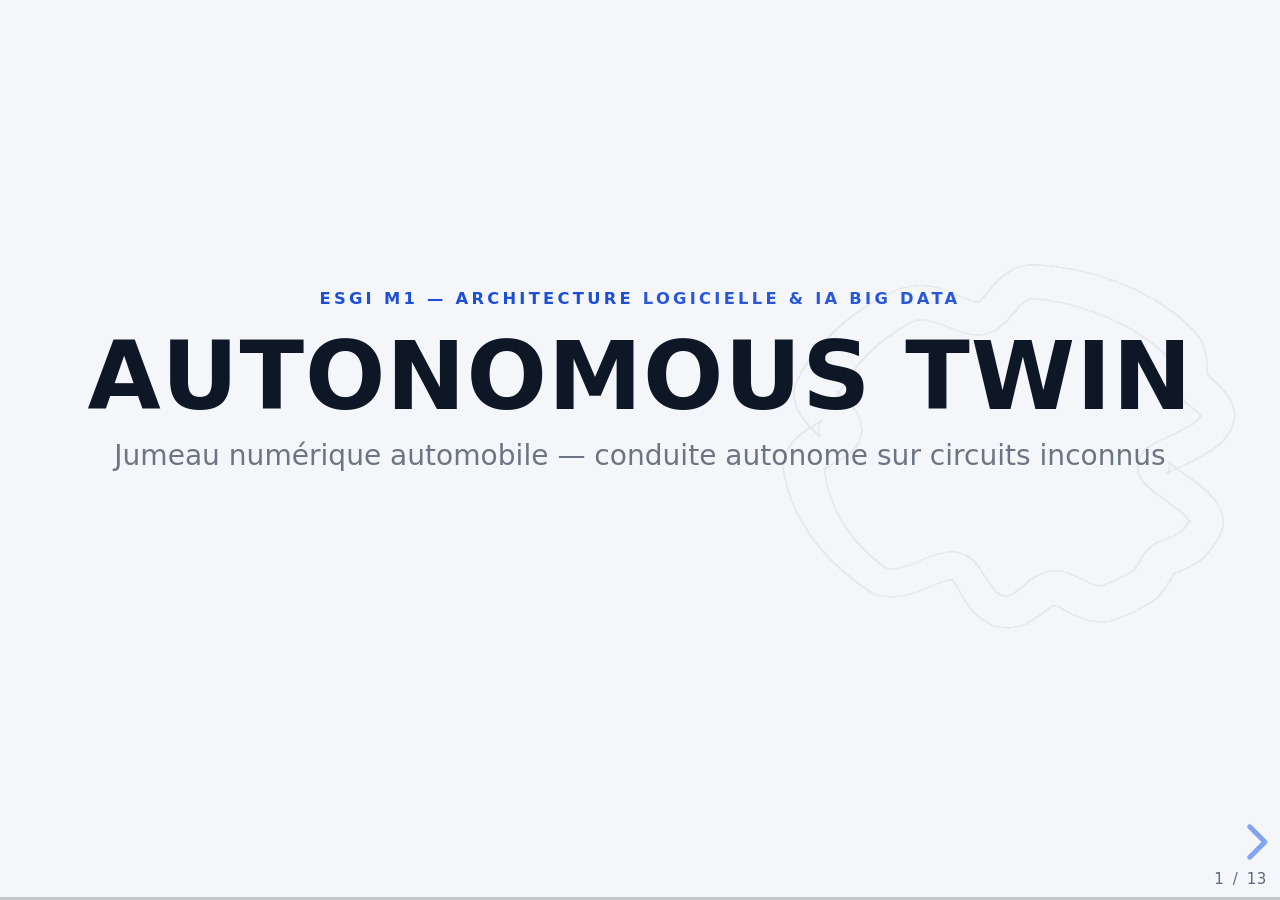
==== commit 95eb6c6f: "fix(soutenance): S6a -- le vrai comptage du CNN (557k parametres, pas 300k) ; decision Lorenzo, rest" ====
--- a/docs/soutenance/index.html
+++ b/docs/soutenance/index.html
@@ -173,7 +173,7 @@
 
       <!-- 6a. Le modèle : architecture -->
       <section>
-        <h2>Conduire — le CNN <span style="font-family:var(--f-mono);font-size:.5em;color:var(--green-deep)">~300k paramètres</span></h2>
+        <h2>Conduire — le CNN <span style="font-family:var(--f-mono);font-size:.5em;color:var(--green-deep)">~557k paramètres</span></h2>
 
         <div style="display:flex;flex-direction:column;gap:.6em;font-family:var(--f-mono);font-size:.62em;margin:.6em 0 .8em;text-align:left">
           <div style="font-size:.72em;letter-spacing:.08em;text-transform:uppercase;color:var(--faint)">Branche image — extraire la forme</div>
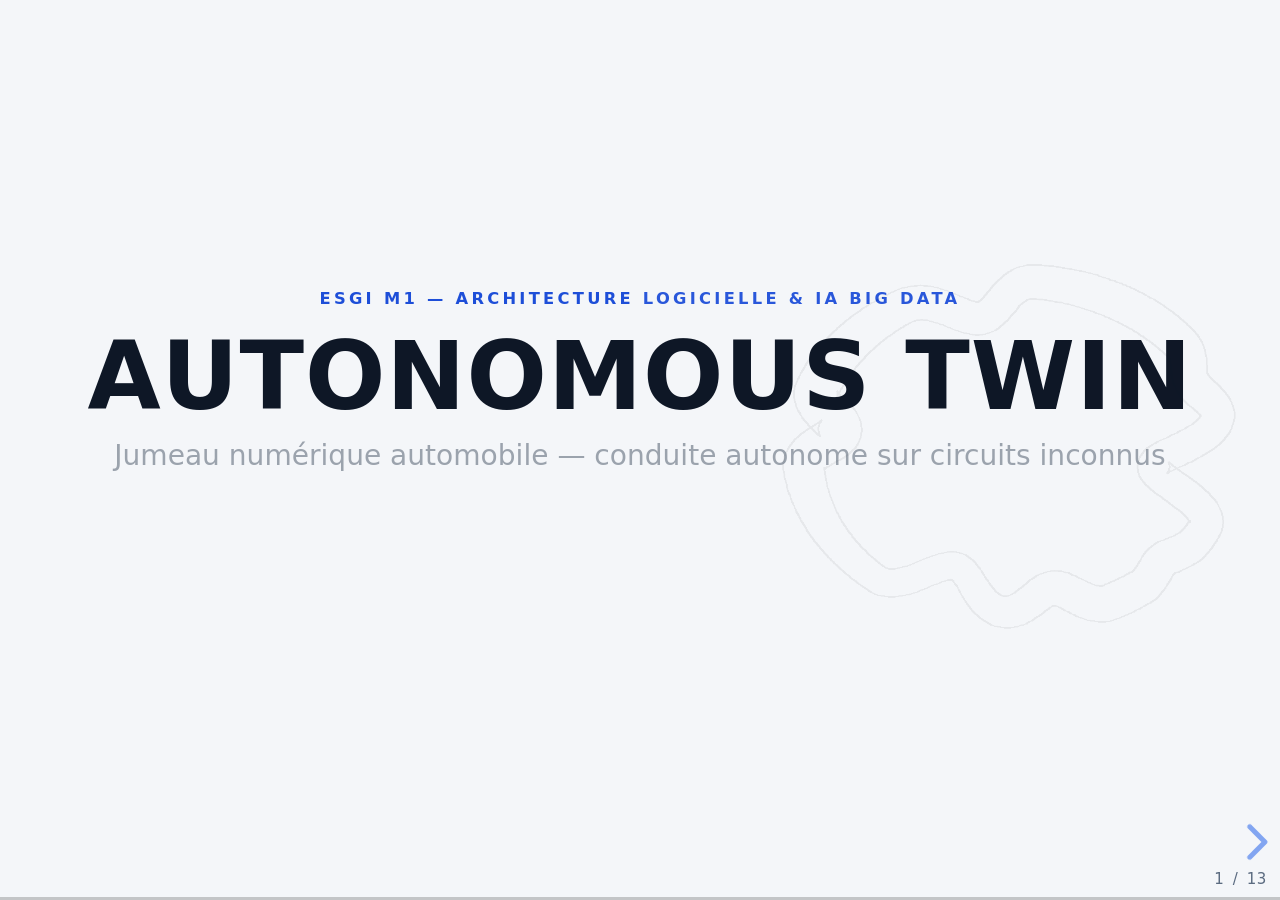
==== commit 9302764f: "style(soutenance): passe anti-formules IA sur les slides de Nohlan (S5-S7) Tournures naturalisees sa" ====
--- a/docs/soutenance/index.html
+++ b/docs/soutenance/index.html
@@ -157,9 +157,10 @@
         </div>
       </div>
       <p class="iou-line">U-Net entraîné from scratch (&lt; 1 M params) — <strong>IoU 1,0000</strong> sur 5 circuits jamais vus.</p>
-      <p class="honnete">Score parfait = signal d'alarme : il avait appris… un seuillage de luminance
-      (0 pixel d'écart). On l'a donc remplacé par le seuillage — équivalent strict, coût ~10 µs.
-      Le modèle reste prêt si le visuel se complexifie.</p>
+      <p class="honnete">Un score parfait, c'est d'abord un signal d'alarme. En vérifiant, on a vu
+      qu'il avait appris un seuillage de luminance (0 pixel d'écart). On l'a donc remplacé
+      par ce seuillage : résultat identique, coût d'environ 10 µs. Le modèle entraîné reste
+      disponible si le visuel se complexifie.</p>
       <aside class="notes">
         Nohlan : assumer pleinement — maturité, pas aveu de faiblesse. Marque la PAUSE
         après « une IoU de 1,0 ». Le domaine (piste blanche sur fond sombre) est
@@ -201,8 +202,9 @@
           </div>
         </div>
 
-        <p class="honnete">Les convolutions extraient la forme, les couches denses décident. Les sorties sont
-        <strong>bornées par construction</strong> (tanh, sigmoid) : aucune commande aberrante possible.</p>
+        <p class="honnete">Les convolutions extraient la forme, puis les couches denses décident. Les
+        fonctions de sortie (tanh, sigmoid) <strong>bornent les commandes</strong> : le volant ne
+        peut pas dépasser ±45°, le gaz reste entre 0 et 1.</p>
         <aside class="notes">
           Nohlan : « le CNN traite le masque, un petit réseau traite le lidar, on concatène,
           une tête dense sort les commandes bornées par tanh et sigmoid. » Flèche BAS pour
@@ -225,8 +227,9 @@
             <li>Filet de sécurité : retour PID à tout moment</li>
           </ul>
         </div>
-        <p class="honnete">Limite assumée : l'imitation ne dépasse pas l'expert et fige son comportement dans
-        les poids — l'élève est un instantané de son professeur. La suite : du renforcement.</p>
+        <p class="honnete">Limite connue de l'imitation : le réseau ne dépasse pas son professeur, il
+        reproduit sa conduite telle qu'elle était au moment de l'enregistrement. Pour aller
+        au-delà, il faudrait passer au renforcement.</p>
         <aside class="notes">
           Nohlan : le choix « masque, pas image » est LA décision qui paie la généralisation :
           changez le style visuel, le CNN s'en moque. Alternative écartée : RL end-to-end —
@@ -255,7 +258,7 @@
       </div>
       <ul class="compact">
         <li><strong>30 circuits générés</strong> procéduralement — épingles, chicanes, lignes droites, seed reproductible (25 train, 5 validation)</li>
-        <li>Split train/validation <strong>par circuit</strong> : aucune évaluation sur du déjà-vu. Le CNN ne voit que du local → ce qui compte, ce sont des géométries locales variées</li>
+        <li>Split train/validation <strong>par circuit</strong> : aucune évaluation sur du déjà-vu. Le CNN ne voyant que son environnement proche, l'important est de varier les géométries locales</li>
       </ul>
       <aside class="notes">
         Nohlan : générateur v2 = vraies features (pas des patates rondes). Les 5 circuits de
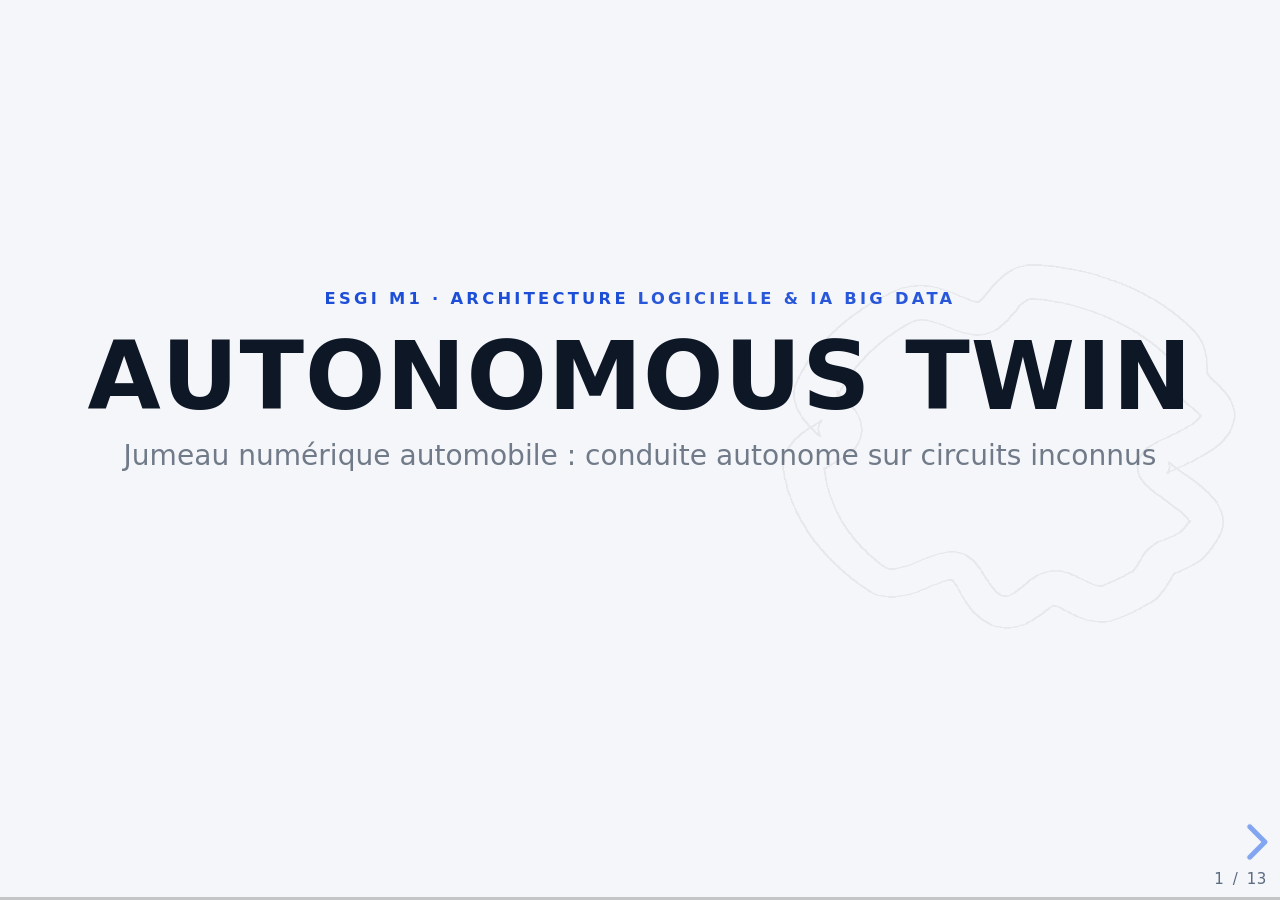
==== commit 8b58116a: "style(soutenance): zero tiret cadratin dans les slides 30 occurrences visibles remplacees au cas par" ====
--- a/docs/soutenance/index.html
+++ b/docs/soutenance/index.html
@@ -3,7 +3,7 @@
 <head>
   <meta charset="utf-8">
   <meta name="viewport" content="width=device-width, initial-scale=1.0">
-  <title>Autonomous Twin — Soutenance M1</title>
+  <title>Autonomous Twin · Soutenance M1</title>
   <link rel="icon" href="data:,">
   <link rel="stylesheet" href="vendor/reset.css">
   <link rel="stylesheet" href="vendor/reveal.css">
@@ -17,9 +17,9 @@
          retirable en supprimant .filigrane) -->
     <section data-anim="intro" data-sector="01" data-phase="Ouverture">
       <img class="filigrane" src="assets/circuits/gen_014.png" alt="" aria-hidden="true">
-      <p class="kicker">ESGI M1 — Architecture Logicielle &amp; IA Big Data</p>
+      <p class="kicker">ESGI M1 · Architecture Logicielle &amp; IA Big Data</p>
       <h1 id="titre-principal">AUTONOMOUS&nbsp;TWIN</h1>
-      <p class="soustitre">Jumeau numérique automobile — conduite autonome sur circuits inconnus</p>
+      <p class="soustitre">Jumeau numérique automobile : conduite autonome sur circuits inconnus</p>
       <hr class="filet-garde" aria-hidden="true">
       <p class="equipe">Charles · Nohlan · Lorenzo</p>
       <p class="date-garde">Soutenance M1 · Juillet 2026</p>
@@ -89,7 +89,7 @@
         <div class="boite boite-pilote">PILOTE<br><span class="petit">client</span></div>
       </div>
       <ul class="compact">
-        <li>Deux programmes indépendants — le simulateur reste jouable au clavier sans pilote</li>
+        <li>Deux programmes indépendants : le simulateur reste jouable au clavier sans pilote</li>
         <li>60 échanges par seconde : les capteurs dans un sens, les commandes dans l'autre</li>
       </ul>
       <aside class="notes">
@@ -156,7 +156,7 @@
           <p class="cap">Le vrai couple caméra / masque du dashboard pilote</p>
         </div>
       </div>
-      <p class="iou-line">U-Net entraîné from scratch (&lt; 1 M params) — <strong>IoU 1,0000</strong> sur 5 circuits jamais vus.</p>
+      <p class="iou-line">U-Net entraîné from scratch (&lt; 1 M params) : <strong>IoU 1,0000</strong> sur 5 circuits jamais vus.</p>
       <p class="honnete">Un score parfait, c'est d'abord un signal d'alarme. En vérifiant, on a vu
       qu'il avait appris un seuillage de luminance (0 pixel d'écart). On l'a donc remplacé
       par ce seuillage : résultat identique, coût d'environ 10 µs. Le modèle entraîné reste
@@ -174,10 +174,10 @@
 
       <!-- 6a. Le modèle : architecture -->
       <section>
-        <h2>Conduire — le CNN <span style="font-family:var(--f-mono);font-size:.5em;color:var(--green-deep)">~557k paramètres</span></h2>
+        <h2>Conduire : le CNN <span style="font-family:var(--f-mono);font-size:.5em;color:var(--green-deep)">~557k paramètres</span></h2>
 
         <div style="display:flex;flex-direction:column;gap:.6em;font-family:var(--f-mono);font-size:.62em;margin:.6em 0 .8em;text-align:left">
-          <div style="font-size:.72em;letter-spacing:.08em;text-transform:uppercase;color:var(--faint)">Branche image — extraire la forme</div>
+          <div style="font-size:.72em;letter-spacing:.08em;text-transform:uppercase;color:var(--faint)">Branche image : extraire la forme</div>
           <div style="display:flex;align-items:center;gap:.6em;flex-wrap:wrap">
             <span style="border:1px solid var(--accent);color:var(--accent-deep);border-radius:7px;padding:.35em .7em;background:var(--surface);font-weight:600">masque 64×64</span>
             <span style="color:var(--faint)">→</span>
@@ -185,13 +185,13 @@
             <span style="color:var(--faint)">→</span>
             <span style="border:1px solid var(--green);color:var(--green-deep);border-radius:7px;padding:.35em .7em;background:var(--surface);font-weight:600">Linear → 128</span>
           </div>
-          <div style="font-size:.72em;letter-spacing:.08em;text-transform:uppercase;color:var(--faint)">Branche lidar — 5 rayons [0,300]px → [0,1]</div>
+          <div style="font-size:.72em;letter-spacing:.08em;text-transform:uppercase;color:var(--faint)">Branche lidar : 5 rayons [0,300]px → [0,1]</div>
           <div style="display:flex;align-items:center;gap:.6em;flex-wrap:wrap">
             <span style="border:1px solid var(--accent);color:var(--accent-deep);border-radius:7px;padding:.35em .7em;background:var(--surface);font-weight:600">lidar (5)</span>
             <span style="color:var(--faint)">→</span>
             <span style="border:1px solid var(--green);color:var(--green-deep);border-radius:7px;padding:.35em .7em;background:var(--surface);font-weight:600">MLP → 16</span>
           </div>
-          <div style="font-size:.72em;letter-spacing:.08em;text-transform:uppercase;color:var(--faint)">Fusion & décision — « le régresseur »</div>
+          <div style="font-size:.72em;letter-spacing:.08em;text-transform:uppercase;color:var(--faint)">Fusion & décision : « le régresseur »</div>
           <div style="display:flex;align-items:center;gap:.6em;flex-wrap:wrap">
             <span style="border:1px solid #b9791c;color:#b9791c;border-radius:7px;padding:.35em .7em;background:var(--surface);font-weight:600">concat 144</span>
             <span style="color:var(--faint)">→</span>
@@ -214,16 +214,16 @@
 
       <!-- 6b. L'imitation -->
       <section>
-        <h2>Conduire — apprendre par imitation</h2>
+        <h2>Conduire : apprendre par imitation</h2>
         <div class="conduire-layout">
           <div class="jauge">
             <div class="grand-chiffre"><span>30</span><span class="sur">/30</span></div>
             <p class="legende-chiffre">circuits validés, 0&nbsp;% hors-piste</p>
           </div>
           <ul>
-            <li>Behavioral cloning d'un PID qui fait des tours propres — loss MSE</li>
-            <li>Entrée : masque 64×64 + lidar — <strong>jamais l'image brute</strong> → le CNN ne voit que la forme</li>
-            <li>Sortie : volant (<strong>MAE 1,80°</strong>) et gaz (<strong>MAE 0,056</strong>) — régression</li>
+            <li>Behavioral cloning d'un PID qui fait des tours propres (loss MSE)</li>
+            <li>Entrée : masque 64×64 + lidar, <strong>jamais l'image brute</strong> → le CNN ne voit que la forme</li>
+            <li>Sortie : volant (<strong>MAE 1,80°</strong>) et gaz (<strong>MAE 0,056</strong>), en régression</li>
             <li>Filet de sécurité : retour PID à tout moment</li>
           </ul>
         </div>
@@ -241,9 +241,9 @@
 
     <!-- 7. Généraliser -->
     <section data-anim="circuits" data-sector="07" data-phase="Généralisation">
-      <h2>Généraliser — la consigne n°1</h2>
+      <h2>Généraliser : la consigne n°1</h2>
       <blockquote>« Souvent la solution ne généralise pas et ne permet pas d'exécuter
-      la conduite sur différents circuits. » — l'avertissement du sujet</blockquote>
+      la conduite sur différents circuits. » (l'avertissement du sujet)</blockquote>
       <div class="galerie-circuits">
         <img src="assets/circuits/gen_000.png" alt="circuit gen_000">
         <img src="assets/circuits/gen_003.png" alt="circuit gen_003">
@@ -257,7 +257,7 @@
         <span class="stat-pin"><b>5</b> jamais-vus en éval</span>
       </div>
       <ul class="compact">
-        <li><strong>30 circuits générés</strong> procéduralement — épingles, chicanes, lignes droites, seed reproductible (25 train, 5 validation)</li>
+        <li><strong>30 circuits générés</strong> procéduralement : épingles, chicanes, lignes droites, seed reproductible (25 train, 5 validation)</li>
         <li>Split train/validation <strong>par circuit</strong> : aucune évaluation sur du déjà-vu. Le CNN ne voyant que son environnement proche, l'important est de varier les géométries locales</li>
       </ul>
       <aside class="notes">
@@ -269,7 +269,7 @@
 
     <!-- 8. Panneaux -->
     <section data-anim="panneaux" data-sector="08" data-phase="Panneaux">
-      <h2>Lire les panneaux — et obéir</h2>
+      <h2>Lire les panneaux, et obéir</h2>
       <div class="pipeline">
         <div class="etape">Détection<br><span class="petit">repérage du rouge dans l'image</span></div>
         <div class="pipe-fleche" aria-hidden="true">→</div>
@@ -316,10 +316,10 @@
           <span class="cam-label">champ caméra 128&nbsp;px</span>
           <div class="sign-panneau" id="sign-occlusion"><span>3</span><span>0</span></div>
         </div>
-        <div class="pred" id="pred-occlusion">panneau lu : <strong>—</strong></div>
+        <div class="pred" id="pred-occlusion">panneau lu : <strong>…</strong></div>
       </div>
       <p class="lecon">La caméra cadre un carré fixe autour de la voiture : un panneau trop décalé
-      sur le côté sortait du champ. Un «&nbsp;<s>3</s>0&nbsp;» est réellement ambigu — le modèle répondait juste.</p>
+      sur le côté sortait du champ. Un «&nbsp;<s>3</s>0&nbsp;» est réellement ambigu : le modèle répondait juste.</p>
       <p class="fix">Correctif mesuré : panneaux replacés dans le champ + rejet des images tronquées
       → confiance 0,94 et plus. <em>Leçon : instrumenter avant d'accuser le modèle.</em></p>
       <aside class="notes">
@@ -372,13 +372,13 @@
     <section data-sector="11" data-phase="Démo">
       <h2>Démonstration en direct</h2>
       <ol class="checklist-demo">
-        <li>Un tour réglementaire — <strong>50,0&nbsp;km/h</strong> pile sous la limite 50</li>
+        <li>Un tour réglementaire : <strong>50,0&nbsp;km/h</strong> pile sous la limite 50</li>
         <li>Arrêt STOP exécuté depuis ~95&nbsp;km/h</li>
         <li>Mur surgi à vitesse de croisière → arrêt net, zéro contact</li>
         <li>Épingle à 70&nbsp;km/h, braquage complet, sans freinage d'urgence</li>
         <li>Dashboard pilote en temps réel</li>
       </ol>
-      <p class="cap">Circuit gen_014 — celui qui ne finissait pas ses trois tours avant l'optimisation</p>
+      <p class="cap">Circuit gen_014, celui qui ne finissait pas ses trois tours avant l'optimisation</p>
       <aside class="notes">
         Bascule sur le simulateur (lancé AVANT la soutenance, en pause).
         Charles au clavier pour le mur (Espace), Lorenzo commente le dashboard,
@@ -418,7 +418,7 @@
         <div class="pipe-fleche" aria-hidden="true">→</div>
         <div class="etape">Mur déplacé, par choix<br><span class="petit">plafond porté à 100 km/h</span></div>
       </div>
-      <p class="merci">Merci — place aux questions.</p>
+      <p class="merci">Merci. Place aux questions.</p>
       <aside class="notes">
         Lorenzo : conclusion en 45 s, en suivant la frise : d'abord les freins
         LOGICIELS (le fantôme, les brides), ensuite le mur PHYSIQUE (70,6, oracle),
@@ -431,7 +431,7 @@
     <section>
       <section>
         <h2>Annexes</h2>
-        <p>Matériel pour les questions — flèche ↓</p>
+        <p>Matériel pour les questions (flèche ↓)</p>
         <ul class="compact sommaire-annexes">
           <li>A1 · Pourquoi pas du RL end-to-end</li>
           <li>A2 · La classe « aucun » et les murs</li>
@@ -443,9 +443,9 @@
       <section>
         <h3>A1 · Pourquoi pas du RL end-to-end ?</h3>
         <ul>
-          <li>Temps d'entraînement long, surapprend le circuit d'entraînement — or le critère est la généralisation</li>
+          <li>Temps d'entraînement long, surapprend le circuit d'entraînement ; or le critère est la généralisation</li>
           <li>Pipeline perception → contrôle : chaque étage se valide indépendamment (masque, commandes)</li>
-          <li>Lisible en soutenance — un RL est une boîte noire</li>
+          <li>Lisible en soutenance : un RL est une boîte noire</li>
           <li>Décision D1, actée en février et jamais regrettée</li>
         </ul>
       </section>
@@ -453,7 +453,7 @@
         <h3>A2 · La classe « aucun » et les murs</h3>
         <ul>
           <li>Le dataset « aucun » contient des crops de mur brique <em>texturés</em>, la caméra pilote voit un aplat</li>
-          <li>Sans conséquence mesurée : le rouge brique (~150-180) reste sous le seuil du détecteur (190) — le classifieur n'est jamais sollicité</li>
+          <li>Sans conséquence mesurée : le rouge brique (~150-180) reste sous le seuil du détecteur (190) : le classifieur n'est jamais sollicité</li>
           <li>Vérifié en boucle fermée : zéro déclenchement sur mur pendant tous les scénarios</li>
         </ul>
       </section>
@@ -461,9 +461,9 @@
         <h3>A3 · Variance &amp; reproductibilité</h3>
         <div class="annexe-grid">
           <ul>
-            <li>Val accuracy du classifieur : 0,90-0,95 selon la seed (0,9513 committé) — seuil d'échec dur à 0,90 (bascule GTSRB, jamais déclenchée)</li>
+            <li>Val accuracy du classifieur : 0,90-0,95 selon la seed (0,9513 committé) ; seuil d'échec dur à 0,90 (bascule GTSRB, jamais déclenchée)</li>
             <li>Tout est régénérable : circuits (seed 1000), sidecars panneaux (seed par nom), dataset, entraînement ~4 min CPU</li>
-            <li>Modèles .pth versionnés — clone et ça tourne</li>
+            <li>Modèles .pth versionnés : clone et ça tourne</li>
           </ul>
           <div class="annexe-graph">
             <div class="hud-screen">
@@ -478,10 +478,10 @@
         <h3>A4 · Protocole de mesure</h3>
         <div class="a5-grid">
           <ul>
-            <li>Headless, dt fixe 1/60 — temps simulés déterministes, indépendants du CPU</li>
+            <li>Headless, dt fixe 1/60 : temps simulés déterministes, indépendants du CPU</li>
             <li>Par run : temps/tour, best lap, % arrêt, % urgence, % hors-piste, arrêts STOP</li>
             <li>Configs : règles (CDC) / libre (potentiel châssis) / CNN</li>
-            <li>JSON datés committés dans <code>bench/</code> — chaque optimisation a son avant/après traçable</li>
+            <li>JSON datés committés dans <code>bench/</code> : chaque optimisation a son avant/après traçable</li>
           </ul>
           <div class="a5-visuel">
             <div class="instrument">
